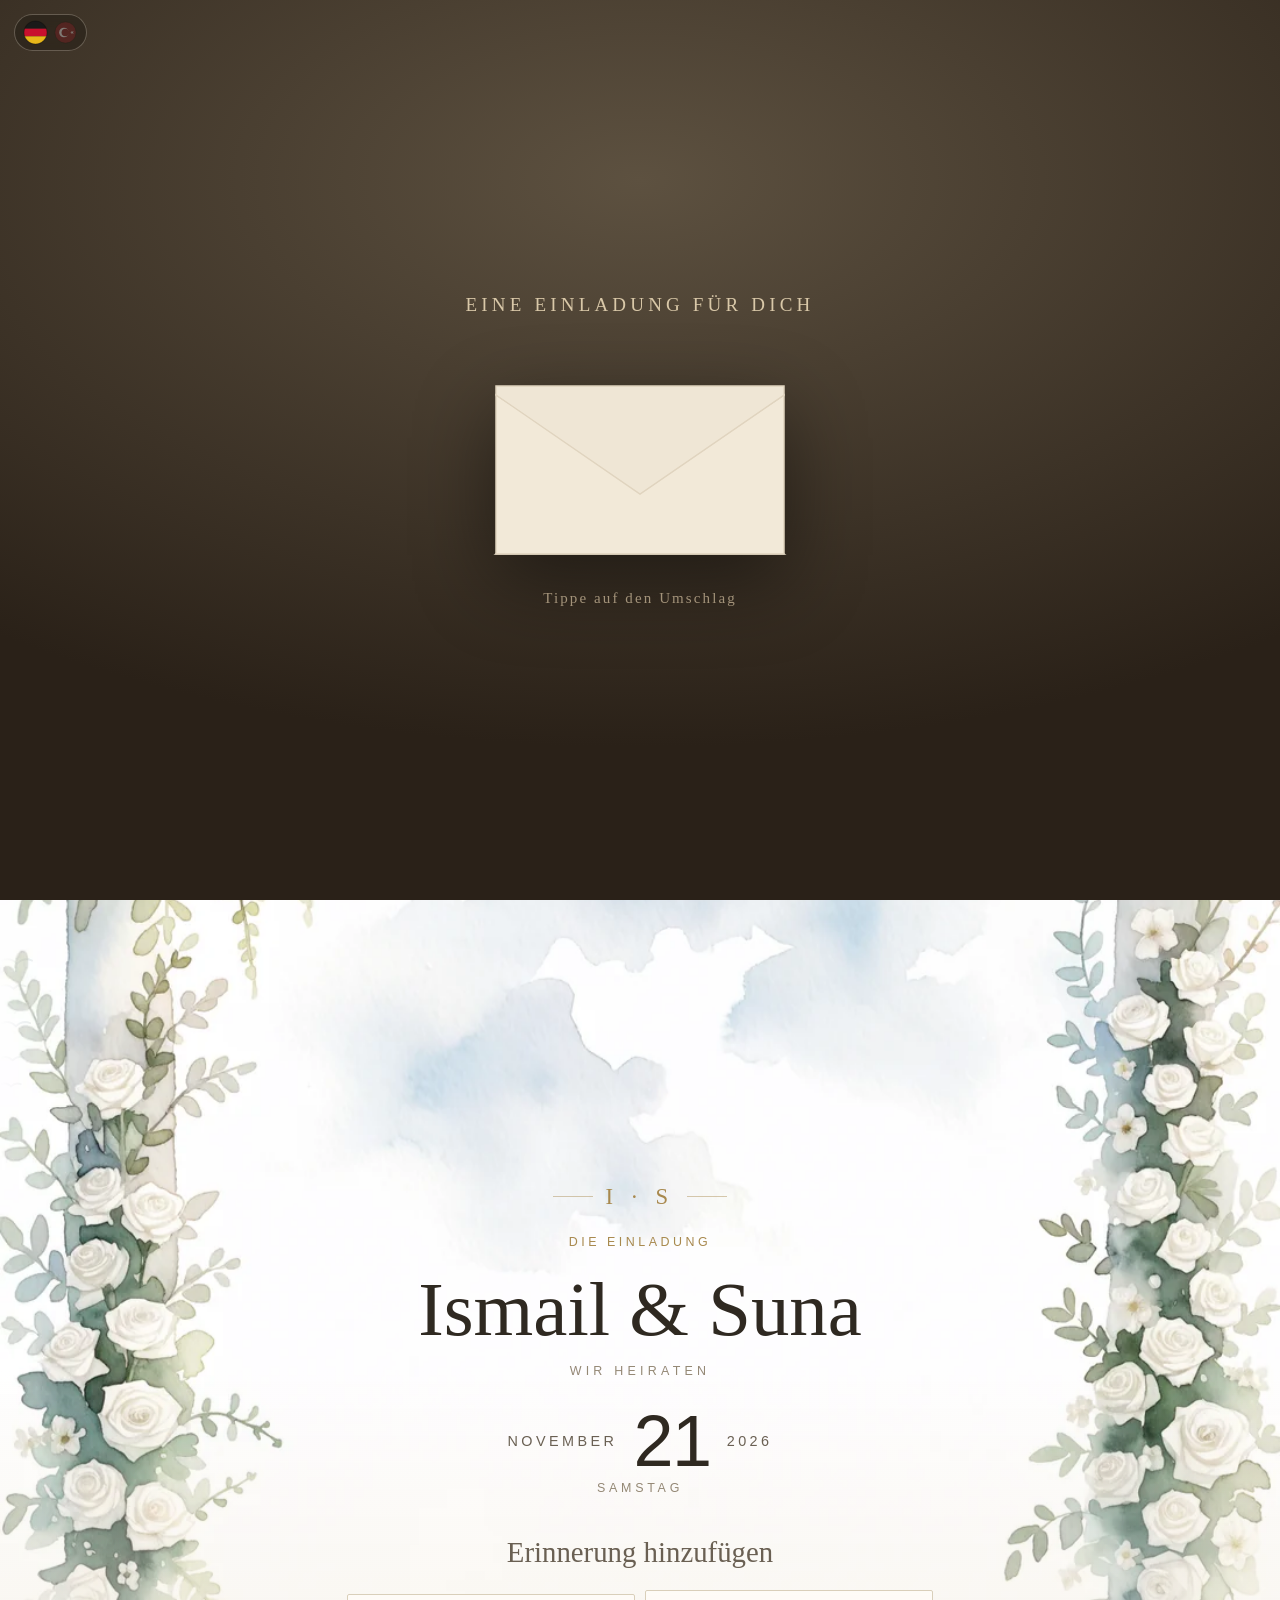
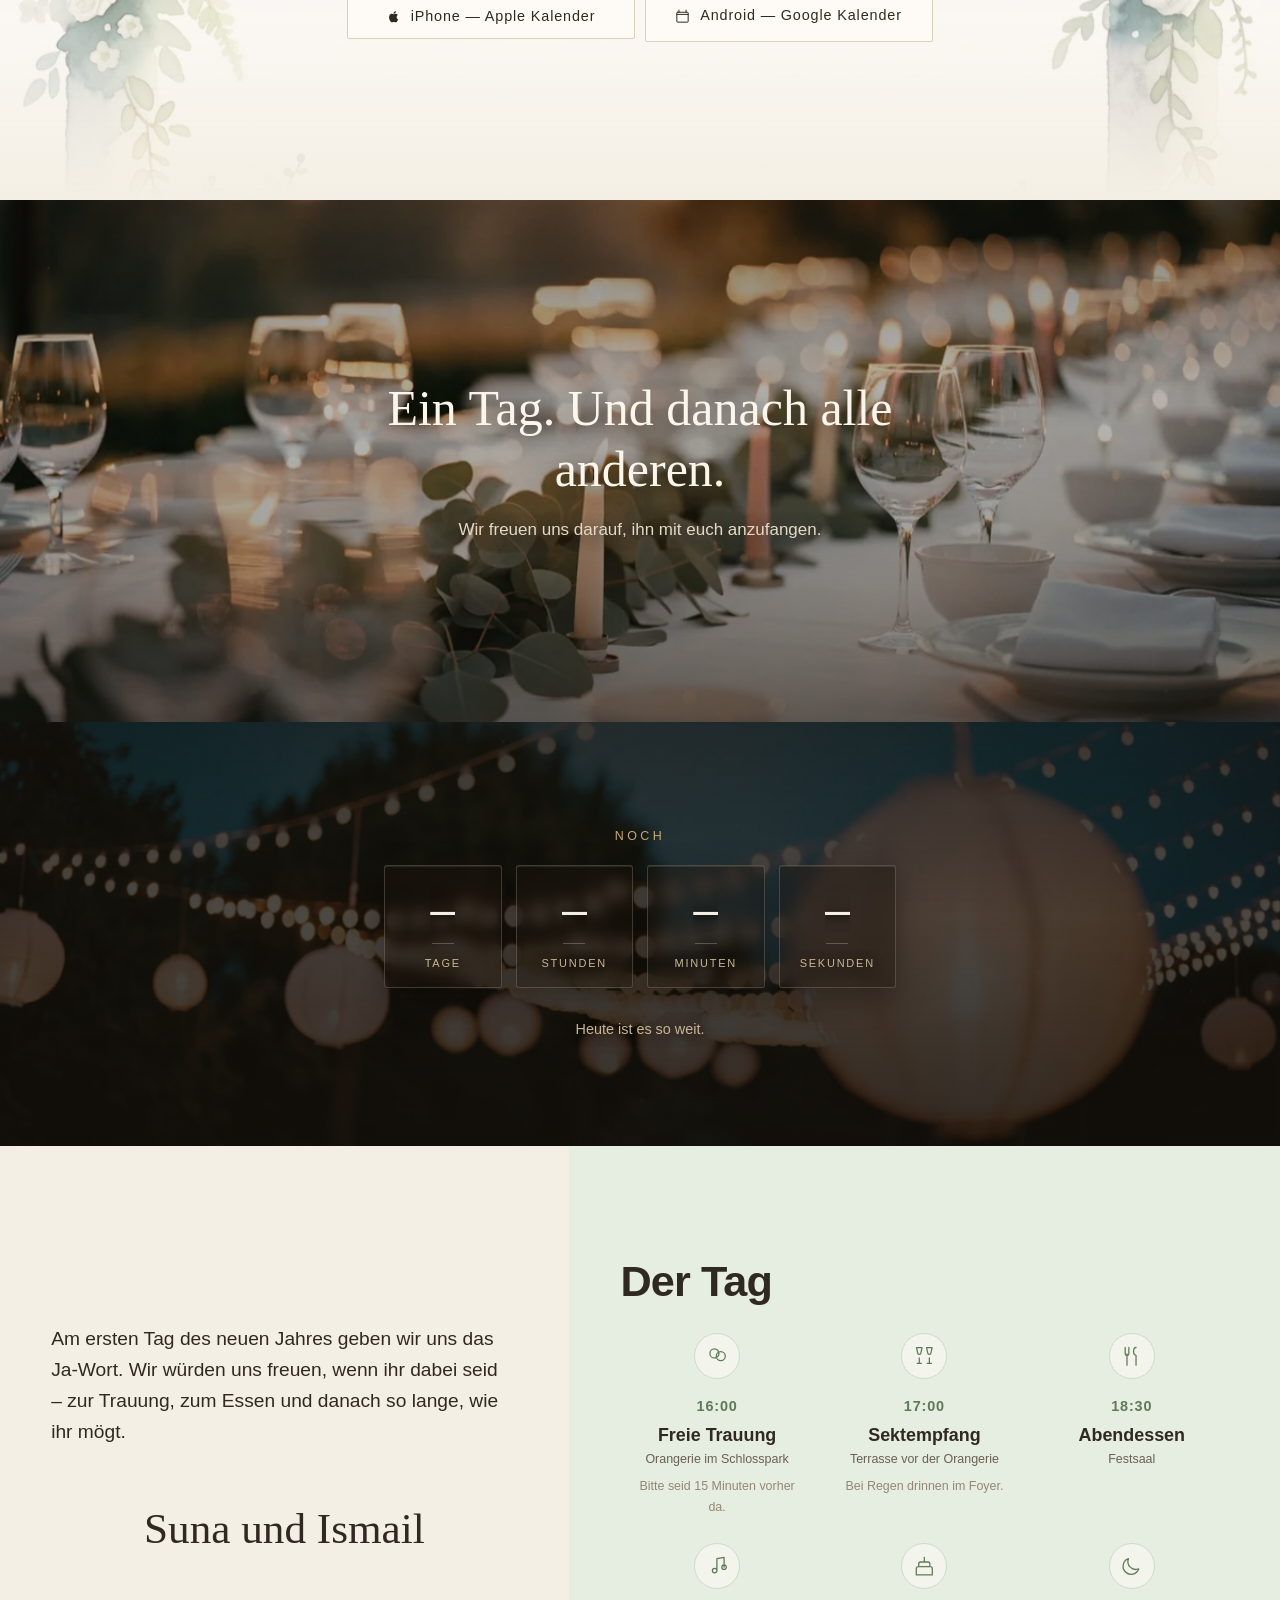
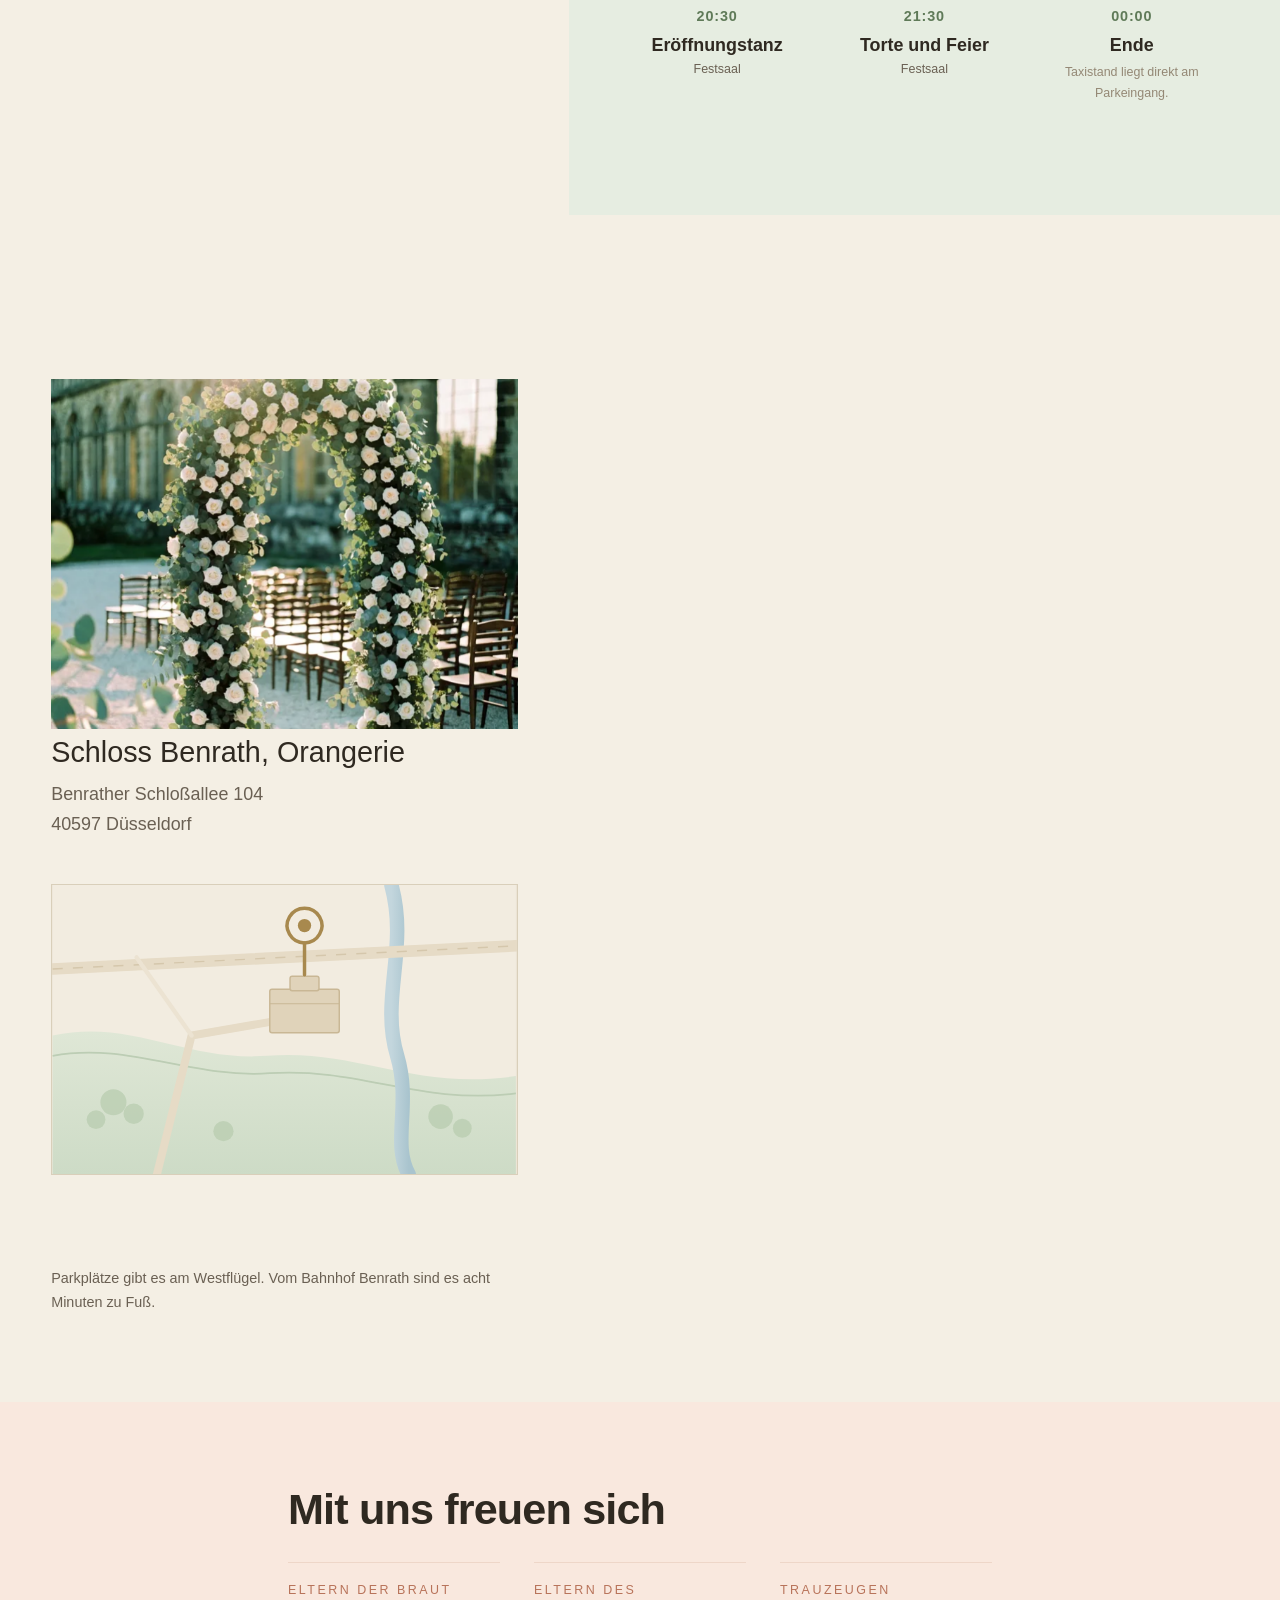
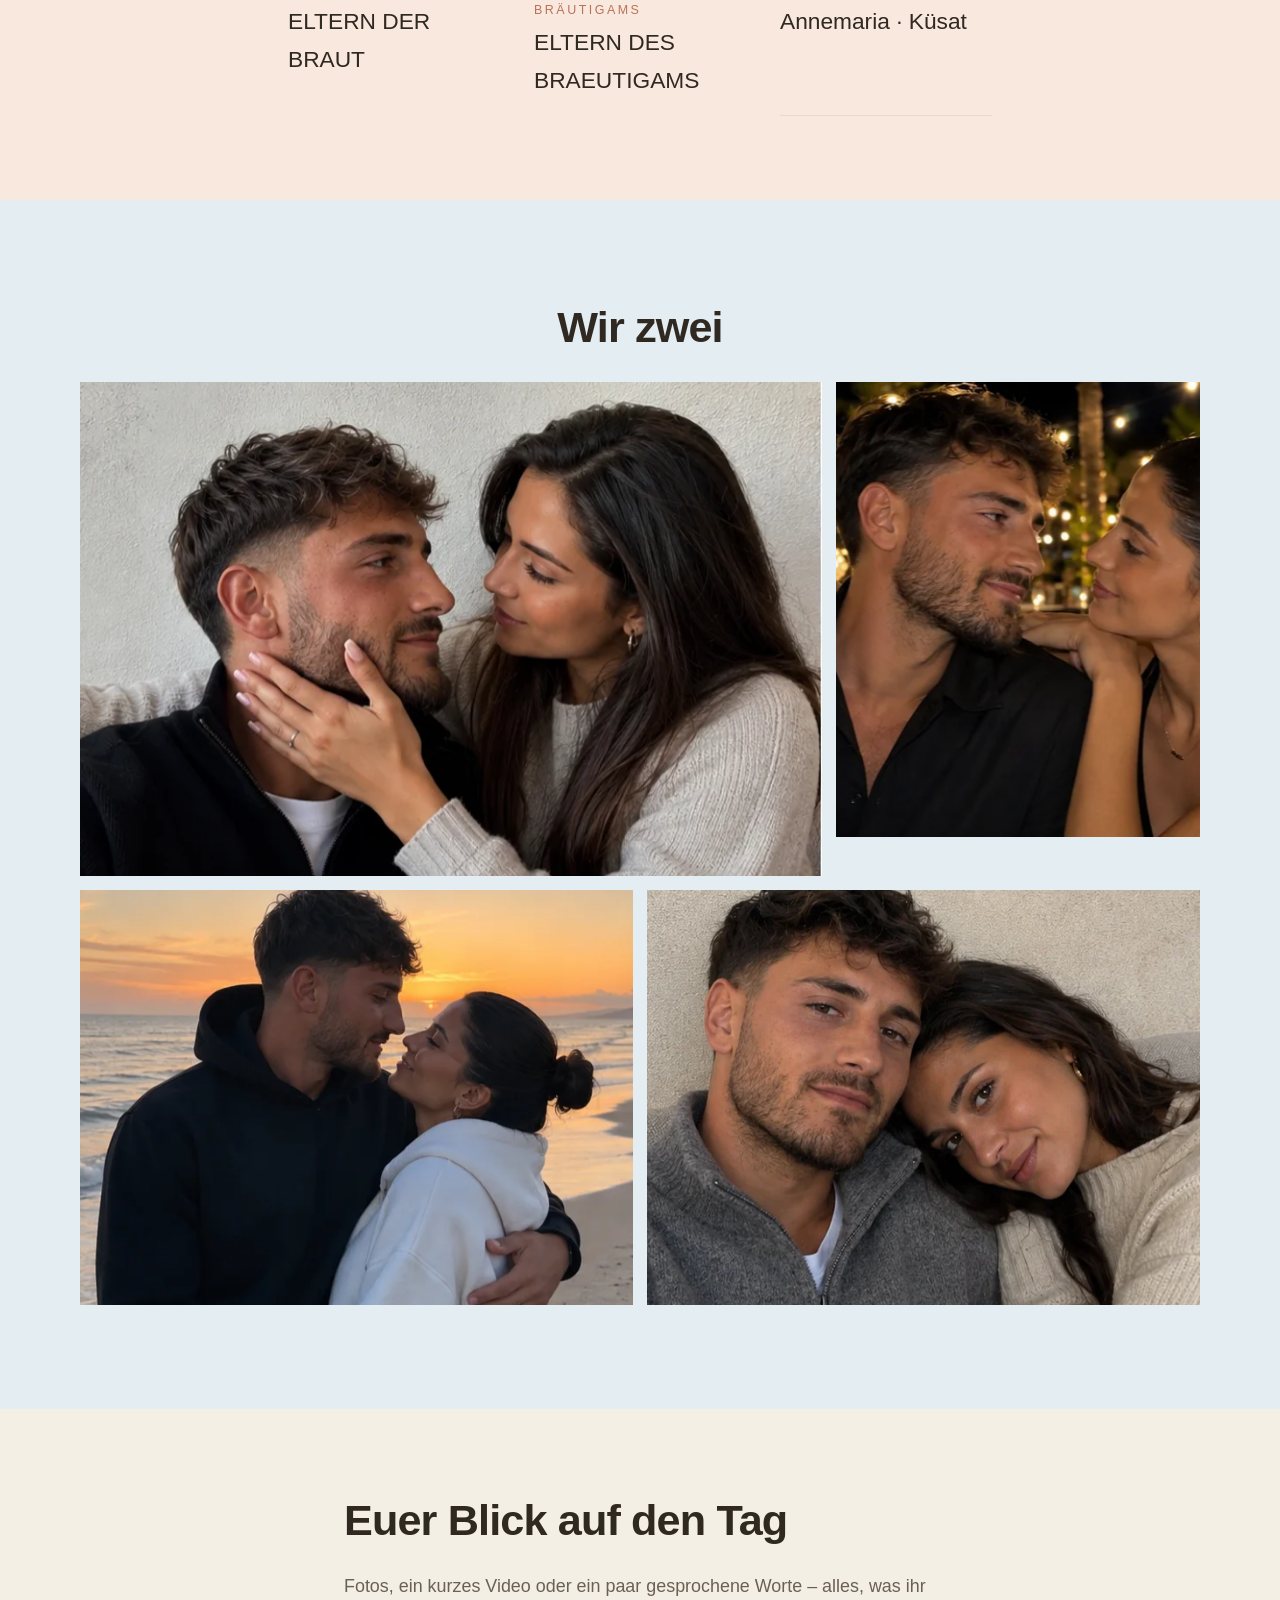
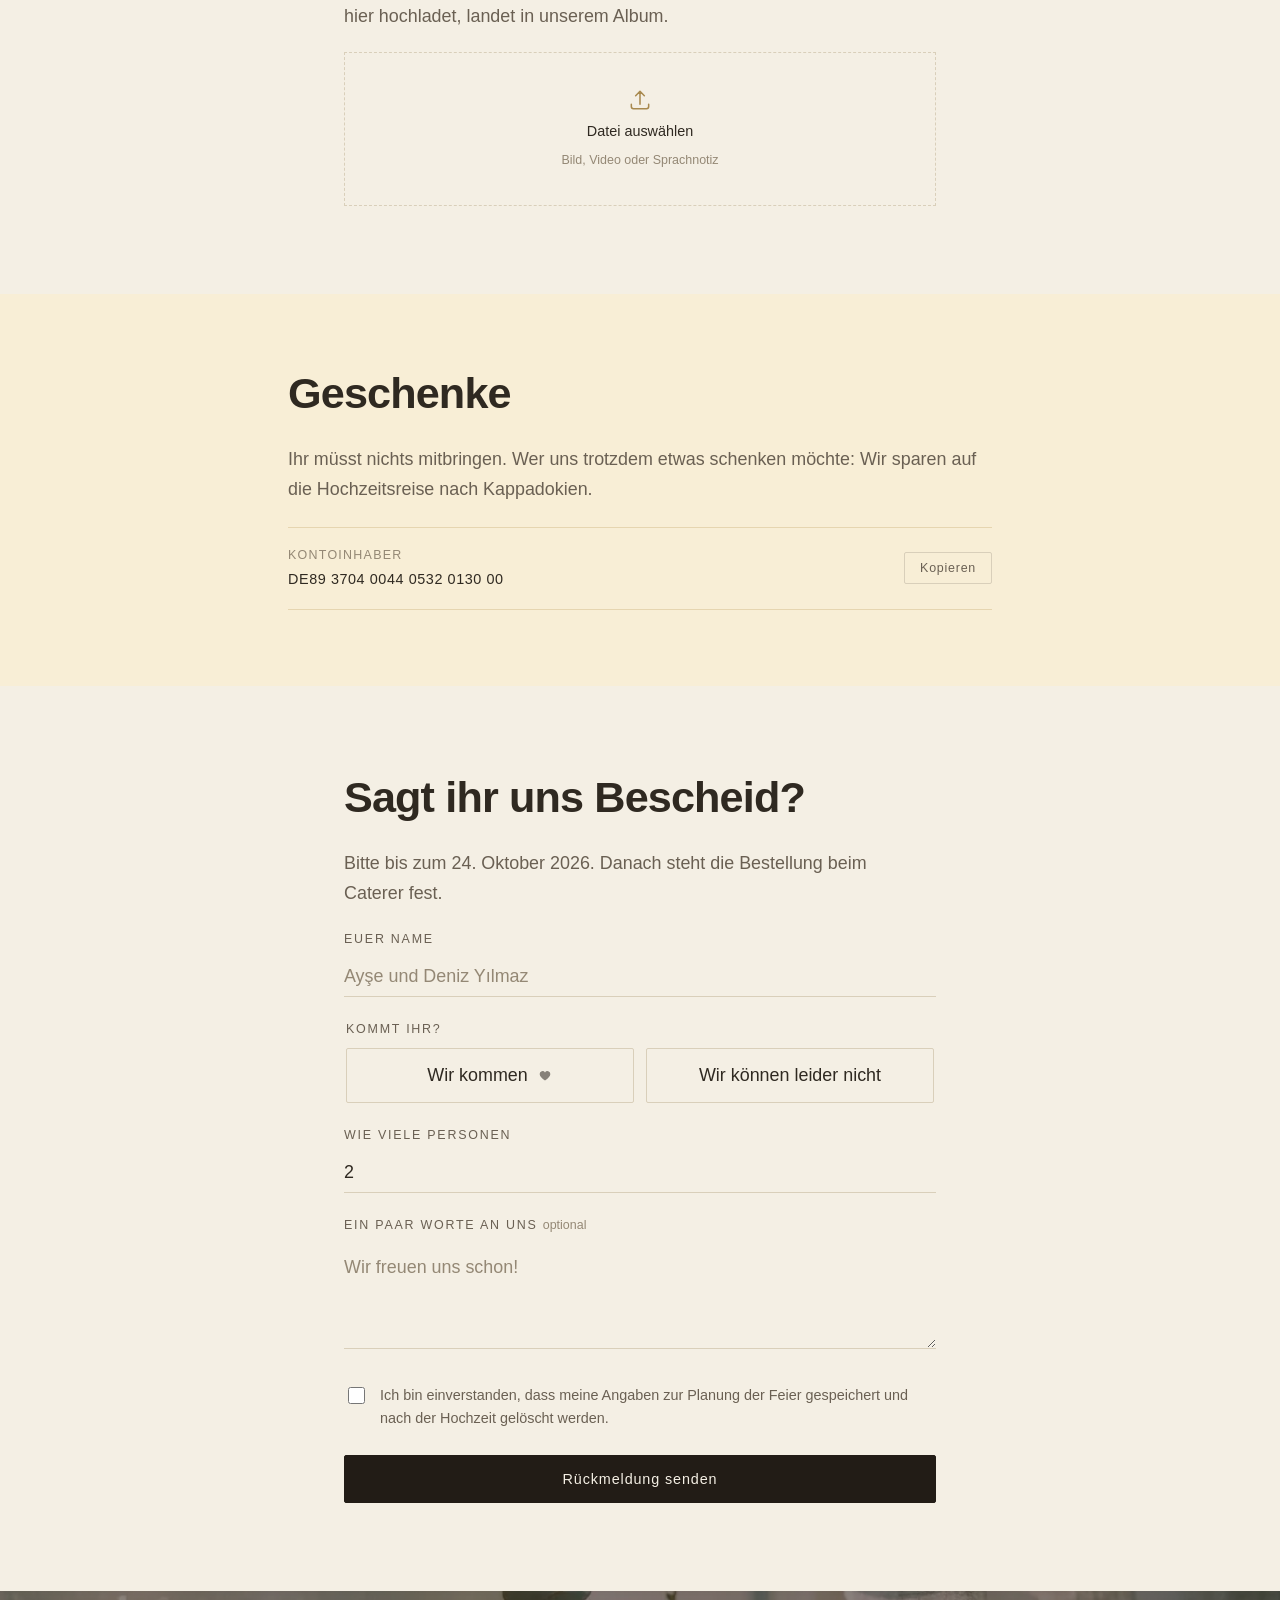
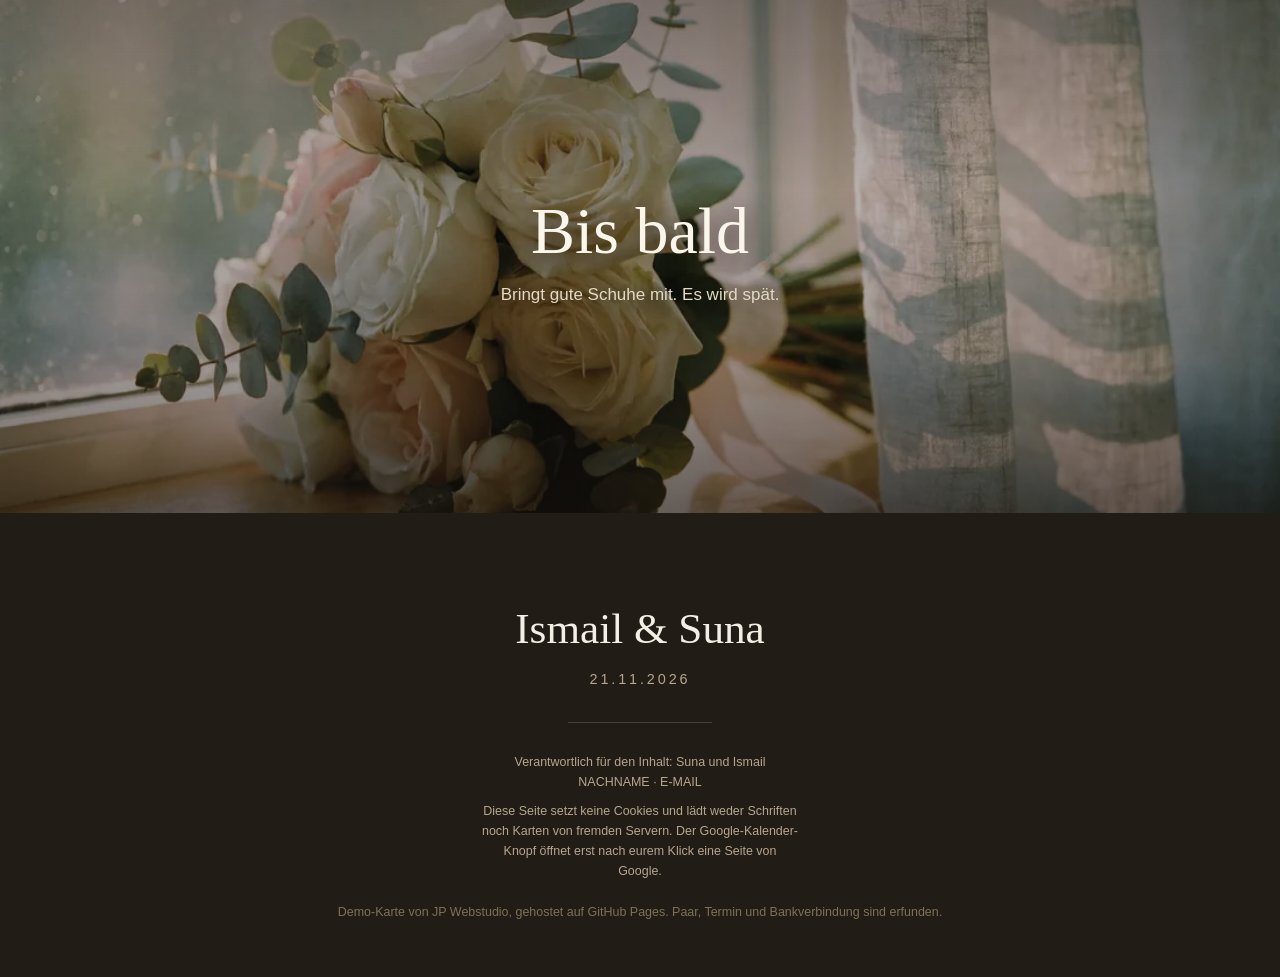
==== index.html @ 7115cd6d "Wagen sauber freigestellt: Schattenrest an der rechten Flanke entfernt Die eigene Freistellung ueber" ====
<!doctype html>
<html lang="de">
<head>
<meta charset="utf-8">
<meta name="viewport" content="width=device-width, initial-scale=1, viewport-fit=cover">
<title>Ismail &amp; Suna — Wir heiraten</title>
<meta name="robots" content="noindex, nofollow">
<meta name="description" content="Ismail und Suna heiraten am 21. November 2026.">

<!-- Vorschau beim Teilen in WhatsApp, Telegram, iMessage.
     og:image braucht eine vollstaendige Adresse - relative Pfade ignorieren
     die Messenger. Bei einem neuen Projekt hier die eigene Domain eintragen. -->
<meta property="og:type" content="website">
<meta property="og:site_name" content="Ismail &amp; Suna">
<meta property="og:title" content="Ismail &amp; Suna — Wir heiraten">
<meta property="og:description" content="1. Januar 2027 · Schloss Benrath, Düsseldorf. Hier ist unsere Einladung.">
<meta property="og:url" content="https://webstudiojp.github.io/hochzeitskarte-ismail/">
<meta property="og:image" content="https://webstudiojp.github.io/hochzeitskarte-ismail/assets/img/vorschau.jpg">
<meta property="og:image:width" content="1200">
<meta property="og:image:height" content="630">
<meta property="og:image:alt" content="Ismail und Suna, 21. November 2026">
<meta property="og:locale" content="de_DE">
<meta property="og:locale:alternate" content="tr_TR">
<meta name="twitter:card" content="summary_large_image">
<meta name="theme-color" content="#f4efe4">
<script>
/* Browser stellen beim Neuladen die alte Bildlaufposition wieder her.
   Bei einer Karte mit Umschlag-Intro heisst das: der Gast landet mitten
   im Ablauf statt am Anfang. Ein Sprungziel in der Adresse bleibt gueltig. */
if ('scrollRestoration' in history) history.scrollRestoration = 'manual';
if (!location.hash) {
  window.scrollTo(0, 0);
  addEventListener('DOMContentLoaded', () => window.scrollTo(0, 0));
  addEventListener('load', () => { if (!location.hash) window.scrollTo(0, 0); });
}
</script>
<link rel="stylesheet" href="css/style.css?v=20260822114700">
<link rel="stylesheet" href="css/karte.css?v=20260822114700">
</head>
<body>

<!-- ============ UMSCHLAG-INTRO ============ -->
<audio id="musik" loop preload="none"></audio>
<div class="knopfleiste">
<button class="sprachwahl" id="sprachwahl" type="button" aria-label="Sprache wechseln / Dili değiştir">
  <!-- Als SVG gezeichnet, nicht als Emoji: Windows stellt Flaggen-Emoji
       nur als Buchstabenpaar dar, dann staende dort "DE" statt einer Flagge. -->
  <span class="flagge" id="fl-de" data-lang="de">
    <svg viewBox="0 0 24 24" aria-hidden="true">
      <clipPath id="rund-de"><circle cx="12" cy="12" r="11"/></clipPath>
      <g clip-path="url(#rund-de)">
        <rect x="0" y="1"  width="24" height="7.34" fill="#1a1a19"/>
        <rect x="0" y="8.34" width="24" height="7.33" fill="#c8102e"/>
        <rect x="0" y="15.67" width="24" height="7.33" fill="#e8b71a"/>
      </g>
      <circle cx="12" cy="12" r="11" fill="none" stroke="rgba(0,0,0,.28)" stroke-width="1"/>
    </svg>
  </span>
  <span class="flagge" id="fl-tr" data-lang="tr">
    <svg viewBox="0 0 24 24" aria-hidden="true">
      <clipPath id="rund-tr"><circle cx="12" cy="12" r="11"/></clipPath>
      <g clip-path="url(#rund-tr)">
        <rect x="0" y="0" width="24" height="24" fill="#e30a17"/>
        <!-- Halbmond: weisser Kreis, vom roten teilweise ueberdeckt -->
        <circle cx="10.4" cy="12" r="5" fill="#fff"/>
        <circle cx="11.9" cy="12" r="4" fill="#e30a17"/>
        <path d="M16.9 12 l3.72 1.21 -2.3 -3.16 0 3.9 2.3 -3.16 z" fill="#fff"/>
      </g>
      <circle cx="12" cy="12" r="11" fill="none" stroke="rgba(0,0,0,.28)" stroke-width="1"/>
    </svg>
  </span>
</button>
<button class="musikknopf" id="btn-musik" type="button" hidden aria-label="Musik">
  <svg viewBox="0 0 24 24" aria-hidden="true">
    <path class="mk-note" d="M9 18V5l10-2v13" fill="none" stroke="currentColor" stroke-width="1.6" stroke-linecap="round" stroke-linejoin="round"/>
    <circle class="mk-note" cx="6.5" cy="18" r="2.6" fill="none" stroke="currentColor" stroke-width="1.6"/>
    <circle class="mk-note" cx="16.5" cy="16" r="2.6" fill="none" stroke="currentColor" stroke-width="1.6"/>
    <path class="mk-strich" d="M4 20L20 4" stroke="currentColor" stroke-width="1.6" stroke-linecap="round"/>
  </svg>
</button>

</div>

<div id="envelope-screen" class="screen">
  <div class="env-inner">
    <p class="env-kicker" id="env-kicker">Eine Einladung für dich</p>
    <button class="envelope" id="envelope" aria-label="Einladung öffnen">
      <div class="env-buehne">
        <!-- Die Karte steckt im Umschlag und gleitet beim Oeffnen heraus -->
        <div class="env-karte" id="env-karte" aria-hidden="true">
          <span class="ek-linie"></span>
          <span class="ek-namen" id="ek-namen">Ismail &amp; Suna</span>
          <span class="ek-linie"></span>
        </div>
        <svg viewBox="0 0 200 140" class="env-svg" aria-hidden="true">
          <rect x="4" y="24" width="192" height="112" rx="6" class="env-body"/>
          <path d="M4 30 L100 96 L196 30" class="env-flap-back"/>
          <!-- Vorderseite verdeckt die Karte, bis sie ganz heraus ist -->
          <path d="M4 136 L100 74 L196 136 Z" class="env-front"/>
          <path d="M4 136 L4 30 L100 92 L196 30 L196 136 Z" class="env-front"/>
          <path class="env-seal-ring" d="M100 74 m-13 0 a13 13 0 1 0 26 0 a13 13 0 1 0 -26 0"/>
          <g class="env-flap" id="env-flap">
            <path d="M4 30 L100 96 L196 30 L196 24 L4 24 Z" class="env-flap-shape"/>
          </g>
        </svg>
      </div>
    </button>
    <p class="env-hint">Tippe auf den Umschlag</p>
  </div>
</div>

<!-- ============ HERO: DIE FAHRT ============ -->
<section id="hero" class="hero" aria-label="Animierte Einladung">
  <button id="skip" class="skip" hidden>Überspringen</button>

  <div class="hero-grund" aria-hidden="true">
    <img src="assets/img/allee.webp?v=20260822114700" alt="" decoding="async">
  </div>

  <svg id="scene" class="scene" viewBox="0 0 1000 1800" preserveAspectRatio="xMidYMid slice" aria-hidden="true">
    <defs>
      <!-- Maske: enthuellt den Schriftzug fortschreitend von oben nach unten -->
      <mask id="revealMask">
        <rect id="reveal-rect" x="0" y="0" width="1000" height="0" fill="#fff"/>
      </mask>
      <filter id="tempo" x="-40%" y="-40%" width="180%" height="180%">
        <feGaussianBlur id="tempo-blur" stdDeviation="0 0"/>
      </filter>
      <filter id="weich" x="-60%" y="-60%" width="220%" height="220%">
        <feGaussianBlur stdDeviation="20"/>
      </filter>
      <linearGradient id="vignette" x1="0" y1="0" x2="0" y2="1">
        <stop offset="0%"   stop-color="#2a2118" stop-opacity=".5"/>
        <stop offset="26%"  stop-color="#2a2118" stop-opacity="0"/>
        <stop offset="70%"  stop-color="#2a2118" stop-opacity="0"/>
        <stop offset="100%" stop-color="#2a2118" stop-opacity=".72"/>
      </linearGradient>
    </defs>

    <!-- Die Allee -->
    <image href="assets/img/allee.webp?v=20260822114700" x="0" y="0" width="1000" height="1800"
           preserveAspectRatio="xMidYMid slice"/>

    <!-- Perlen, die aus dem Heck rieseln -->
    <g id="pearls"></g>

    <!-- Schriftzug + Herz, als Perlenkette, maskiert -->
    <g mask="url(#revealMask)">
      <g id="script-group">
      </g>
    </g>

    <path id="heart" opacity="0" fill="none" stroke="#fff6e8" stroke-width="6"
            stroke-linecap="round" stroke-dasharray="0.5 9"
            d="M500 1284 c-22 -33 -70 -25 -70 12 c0 33 44 55 70 81 c26 -26 70 -48 70 -81 c0 -37 -48 -45 -70 -12 z"/>

    <!-- Der Wagen -->
    <g id="car" opacity="0">
      <!-- Sonne steht links: der Schatten faellt nach rechts unten -->
      <!-- Der Schatten bleibt unter dem Wagen. Steht er zu weit rechts,
           schaut er neben der Karosserie hervor und sieht aus wie
           ein zweites, dunkles Auto. -->
      <ellipse cx="24" cy="52" rx="99" ry="267" fill="#120d07" opacity=".34" filter="url(#weich)"/>
      <g filter="url(#tempo)">
        <image href="assets/img/wagen.webp?v=20260822114700" x="-150" y="-334" width="300" height="667"/>
      </g>
    </g>

    <!-- Licht + Vignette -->
    <rect width="1000" height="1800" fill="url(#vignette)" style="pointer-events:none"/>
  </svg>

  <div class="hero-caption" id="hero-caption">
    <p class="hc-line">wir heiraten</p>
    <p class="hc-date" id="hc-date">01. Januar 2027</p>
  </div>

  <div class="scroll-cue" id="scroll-cue">
    <span>Weiter</span>
    <svg viewBox="0 0 24 24" aria-hidden="true"><path d="M6 9l6 6 6-6" fill="none" stroke="currentColor" stroke-width="1.5" stroke-linecap="round"/></svg>
  </div>
</section>

<main id="karte">
  <!-- ---------- Kopf der Karte ---------- -->
  <section class="sek kopf" id="sek-kopf">
    <div class="kulisse" aria-hidden="true">
      <img class="kulisse-grund" data-px="5" src="assets/img/rahmen.webp?v=20260822114700" alt="" loading="eager" decoding="async">
      <div class="tauben" id="tauben"></div>
      <div class="falterfeld" id="falterfeld"></div>
      <span class="kulisse-schleier"></span>
    </div>
    <p class="monogramm rv" data-rv="1" id="monogramm" aria-hidden="true"></p>
    <p class="ueberzeile rv" data-rv="2" id="kopf-ueber">Die Einladung</p>
    <h1 class="paarnamen rv" data-rv="2"><span id="k-namen">Ismail &amp; Suna</span></h1>
    <p class="kopf-zeile rv" data-rv="3"><span id="k-zeile">wir heiraten</span></p>
    <div class="datum rv" data-rv="4">
      <span class="datum-strich"></span>
      <span class="datum-monat" id="d-monat"></span>
      <span class="datum-tag" id="d-tag"></span>
      <span class="datum-jahr" id="d-jahr"></span>
      <span class="datum-strich"></span>
    </div>
    <p class="datum-wochentag rv" data-rv="5" id="d-wochentag"></p>

    <p class="merken rv" data-rv="6" id="merken-text">Erinnerung hinzufügen</p>
    <div class="kalender-knoepfe rv" data-rv="7">
      <button class="knopf knopf-linie" id="btn-kalender" type="button">
        <svg viewBox="0 0 24 24" aria-hidden="true" class="knopf-icon"><path d="M16.4 12.9c0-2 1.6-3 1.7-3.1-1-1.4-2.4-1.6-2.9-1.6-1.2-.1-2.4.7-3 .7-.6 0-1.6-.7-2.6-.7-1.3 0-2.6.8-3.2 2-1.4 2.4-.4 6 1 8 .7 1 1.5 2.1 2.5 2 1-.1 1.4-.6 2.6-.6s1.5.6 2.6.6c1.1 0 1.8-1 2.4-2 .8-1.1 1.1-2.2 1.1-2.3 0 0-2.2-.8-2.2-3zM14.5 6.9c.5-.7.9-1.6.8-2.6-.8 0-1.8.6-2.4 1.2-.5.6-1 1.6-.8 2.5.9.1 1.8-.4 2.4-1.1z" fill="currentColor"/></svg>
        <span id="btn-kalender-text">iPhone — Apple Kalender</span>
      </button>
      <a class="knopf knopf-linie" id="btn-google-cal" href="#" target="_blank" rel="noopener noreferrer">
        <svg viewBox="0 0 24 24" aria-hidden="true" class="knopf-icon"><path d="M7 3v3M17 3v3M4 9h16M5 6h14a1 1 0 0 1 1 1v12a1 1 0 0 1-1 1H5a1 1 0 0 1-1-1V7a1 1 0 0 1 1-1z" fill="none" stroke="currentColor" stroke-width="1.4" stroke-linecap="round"/></svg>
        <span id="btn-google-cal-text">Android — Google Kalender</span>
      </a>
    </div>
  </section>
  <!-- ---------- Ein Bild, das die Seite einmal aufreisst ---------- -->
  <section class="grossbild" id="sek-zitat" aria-label="Bildmoment">
    <img class="gb-bild" data-px="8" src="assets/img/g4-tafel.webp?v=20260822114700" alt="" loading="lazy" decoding="async">
    <span class="gb-schleier"></span>
    <div class="gb-text">
      <p class="gb-gross rv" data-rv="1" id="zitat-gross"></p>
      <p class="gb-klein rv" data-rv="2" id="zitat-klein"></p>
    </div>
  </section>
  <!-- ---------- Countdown (Kontrastmoment, volle Breite) ---------- -->
  <section class="sek-breit countdown" id="sek-countdown" aria-label="Countdown">
    <img class="cd-grund" data-px="7" src="assets/img/g5-lichter.webp?v=20260822114700" alt="" loading="lazy" decoding="async">
    <span class="cd-schleier"></span>
    <p class="ueberzeile hell" id="cd-ueber">Noch</p>
    <div class="cd-reihe" id="cd-reihe" role="timer" aria-live="off">
      <div class="cd-feld"><span class="cd-zahl" id="cd-t">–</span><span class="cd-label" id="cd-l-tage">Tage</span></div>
      <div class="cd-feld"><span class="cd-zahl" id="cd-s">–</span><span class="cd-label" id="cd-l-stunden">Stunden</span></div>
      <div class="cd-feld"><span class="cd-zahl" id="cd-m">–</span><span class="cd-label" id="cd-l-minuten">Minuten</span></div>
      <div class="cd-feld"><span class="cd-zahl" id="cd-k">–</span><span class="cd-label" id="cd-l-sekunden">Sekunden</span></div>
    </div>
    <p class="cd-fuss" id="cd-fuss"></p>
  </section>

  <!-- Zwei Bloecke nebeneinander, sobald der Platz reicht -->
  <div class="doppel">
  <!-- ---------- Anrede ---------- -->
  <section class="sek anrede" id="sek-anrede">
    <p class="fliess gross rv" data-rv="1" id="a-text"></p>
    <p class="signatur rv" data-rv="2" id="a-gruss"></p>
  </section>
  <!-- ---------- Ablauf ---------- -->
  <section class="sek ablauf" id="sek-ablauf">
    <h2 class="sek-titel rv" data-rv="1" id="ablauf-titel">Der Tag</h2>
    <ol class="zeitleiste" id="zeitleiste"></ol>
  </section>
  </div>

  <!-- Zwei Bloecke nebeneinander, sobald der Platz reicht -->
  <div class="doppel">
  <!-- ---------- Ort ---------- -->
  <section class="sek ort" id="sek-ort">
    <h2 class="sek-titel rv" data-rv="1" id="ort-titel">Wo</h2>
    <figure class="ort-bild rv" data-rv="2">
      <img data-px="6" src="assets/img/g3-bogen.webp?v=20260822114700" id="ort-foto" alt="" loading="lazy" decoding="async">
    </figure>
    <div class="ort-raster">
      <div>
        <p class="ort-name rv" data-rv="2" id="o-name"></p>
        <address class="ort-adresse rv" data-rv="3" id="o-adresse"></address>
      </div>
      <div class="kartenbild rv" data-rv="4" id="kartenbild"></div>
    </div>
    <div class="knopf-paar rv" data-rv="5">
      <a class="knopf knopf-voll" id="btn-google" href="#" target="_blank" rel="noopener noreferrer"><span id="btn-google-text">Route mit Google Maps</span></a>
      <a class="knopf knopf-linie" id="btn-apple" href="#" target="_blank" rel="noopener noreferrer"><span id="btn-apple-text">Apple Karten</span></a>
    </div>
    <p class="ort-hinweis rv" data-rv="6" id="o-hinweis"></p>
  </section>
  </div>
  <!-- ---------- Familien ---------- -->
  <section class="sek familien" id="sek-familien">
    <h2 class="sek-titel rv" data-rv="1" id="familien-titel">Mit uns freuen sich</h2>
    <div class="fam-liste" id="fam-liste"></div>
  </section>
  <!-- ---------- Galerie (volle Breite) ---------- -->
  <section class="sek-breit galerie" id="sek-galerie">
    <h2 class="sek-titel schmal-zentriert" id="galerie-titel">Wir zwei</h2>
    <div class="gal-band" id="gal-band"></div>
  </section>
  <!-- ---------- Erinnerungen der Gaeste ---------- -->
  <section class="sek erinnerung" id="sek-erinnerung">
    <h2 class="sek-titel rv" data-rv="1" id="album-titel">Euer Blick auf den Tag</h2>
    <p class="fliess rv" data-rv="2" id="album-text">Fotos, ein kurzes Video oder ein paar gesprochene Worte – alles, was ihr hier hochladet, landet in unserem Album.</p>
    <div class="upload rv" data-rv="3">
      <label class="upload-feld" for="upload-input">
        <svg viewBox="0 0 24 24" aria-hidden="true"><path d="M12 16V4m0 0L8 8m4-4 4 4M4 16v2a2 2 0 0 0 2 2h12a2 2 0 0 0 2-2v-2" fill="none" stroke="currentColor" stroke-width="1.4" stroke-linecap="round" stroke-linejoin="round"/></svg>
        <span class="upload-text" id="upload-text">Datei auswählen</span>
        <span class="upload-klein" id="upload-klein">Bild, Video oder Sprachnotiz</span>
      </label>
      <input type="file" id="upload-input" accept="image/*,video/*,audio/*" multiple hidden>
      <ul class="upload-liste" id="upload-liste" hidden></ul>
      <p class="hinweis-kasten" id="upload-hinweis" hidden></p>
    </div>
  </section>
  <!-- ---------- Geschenk ---------- -->
  <section class="sek geschenk" id="sek-geschenk">
    <h2 class="sek-titel rv" data-rv="1" id="geschenk-titel">Geschenke</h2>
    <p class="fliess rv" data-rv="2" id="g-text"></p>
    <div class="iban-zeile rv" data-rv="3">
      <div>
        <span class="iban-label" id="g-inhaber"></span>
        <span class="iban-nummer" id="g-iban"></span>
      </div>
      <button class="knopf knopf-klein" id="btn-iban" type="button">Kopieren</button>
    </div>
  </section>
  <!-- ---------- Rueckmeldung ---------- -->
  <section class="sek rsvp" id="sek-rsvp">
    <h2 class="sek-titel rv" data-rv="1" id="rsvp-titel">Sagt ihr uns Bescheid?</h2>
    <p class="fliess rv" data-rv="2" id="r-hinweis"></p>
    <form class="formular rv" data-rv="3" id="rsvp-form" novalidate>
      <div class="feld">
        <label for="f-name" id="l-name">Euer Name</label>
        <input type="text" id="f-name" name="name" required autocomplete="name" placeholder="Ayşe und Deniz Yılmaz">
        <p class="feld-fehler" id="e-name" hidden></p>
      </div>

      <fieldset class="feld feld-wahl">
        <legend id="l-kommt">Kommt ihr?</legend>
        <div class="wahl-reihe" role="radiogroup" aria-labelledby="l-kommt">
          <button type="button" class="zusage-knopf ja" id="btn-ja" role="radio" aria-checked="false" data-wert="ja">
            <span id="l-ja">Wir kommen</span>
            <svg viewBox="0 0 24 24" aria-hidden="true" class="zk-herz"><path d="M12 20.4c-4.6-3.4-8-6-8-9.8a4.3 4.3 0 0 1 8-2.3 4.3 4.3 0 0 1 8 2.3c0 3.8-3.4 6.4-8 9.8Z"/></svg>
          </button>
          <button type="button" class="zusage-knopf nein" id="btn-nein" role="radio" aria-checked="false" data-wert="nein">
            <span id="l-nein">Wir können leider nicht</span>
          </button>
        </div>
        <input type="hidden" name="zusage" id="f-zusage" value="">
        <p class="feld-fehler" id="e-zusage" hidden></p>
      </fieldset>

      <div class="feld" id="feld-anzahl">
        <label for="f-anzahl" id="l-anzahl">Wie viele Personen</label>
        <input type="number" id="f-anzahl" name="anzahl" min="1" max="12" value="2" inputmode="numeric">
      </div>

      <div class="feld">
        <label for="f-gruss"><span id="l-gruss">Ein paar Worte an uns</span> <span class="feld-optional">optional</span></label>
        <textarea id="f-gruss" name="gruss" rows="3" placeholder="Wir freuen uns schon!"></textarea>
      </div>

      <label class="einwilligung" for="f-dsgvo">
        <input type="checkbox" id="f-dsgvo" name="dsgvo" required>
        <span id="l-einwilligung">Ich bin einverstanden, dass meine Angaben zur Planung der Feier gespeichert und nach der Hochzeit gelöscht werden.</span>
      </label>
      <p class="feld-fehler" id="e-dsgvo" hidden></p>

      <button class="knopf knopf-voll knopf-breit" type="submit" id="btn-senden">Rückmeldung senden</button>
      <p class="hinweis-kasten" id="rsvp-hinweis" hidden></p>
    </form>
  </section>
  <!-- ---------- Abschied ---------- -->
  <section class="grossbild abschied" id="sek-abschied" aria-label="Abschied">
    <img class="gb-bild" data-px="8" src="assets/img/g1-strauss.webp?v=20260822114700" alt="" loading="lazy" decoding="async">
    <span class="gb-schleier"></span>
    <div class="gb-text">
      <p class="ab-gross rv" data-rv="1" id="abschied-gross"></p>
      <p class="gb-klein rv" data-rv="2" id="abschied-text"></p>
    </div>
  </section>

  <footer class="fuss">
    <p class="fuss-namen" id="f-namen"></p>
    <p class="fuss-datum" id="f-datum"></p>
    <hr class="linie">
    <p class="fuss-klein" id="f-recht"></p>
    <p class="fuss-klein" id="f-hoster"></p>
    <p class="fuss-demo" id="f-demo">Demo-Karte von JP Webstudio, gehostet auf GitHub Pages.</p>
  </footer>
</main>

<!-- Galerie in gross -->
<div class="lupe" id="lupe" role="dialog" aria-modal="true" aria-label="Bild in groß">
  <button class="lupe-blaettern lupe-zurueck" id="lupe-zurueck" type="button" aria-label="Vorheriges Bild">
    <svg viewBox="0 0 24 24" aria-hidden="true"><path d="M15 5l-7 7 7 7" fill="none" stroke="currentColor" stroke-width="1.6" stroke-linecap="round" stroke-linejoin="round"/></svg>
  </button>
  <img id="lupe-bild" alt="" decoding="async" src="[data-uri]">
  <button class="lupe-blaettern lupe-vor" id="lupe-vor" type="button" aria-label="Nächstes Bild">
    <svg viewBox="0 0 24 24" aria-hidden="true"><path d="M9 5l7 7-7 7" fill="none" stroke="currentColor" stroke-width="1.6" stroke-linecap="round" stroke-linejoin="round"/></svg>
  </button>
  <button class="lupe-zu" id="lupe-zu" type="button" aria-label="Schließen">
    <svg viewBox="0 0 24 24" aria-hidden="true"><path d="M6 6l12 12M18 6L6 18" fill="none" stroke="currentColor" stroke-width="1.6" stroke-linecap="round"/></svg>
  </button>
  <p class="lupe-text" id="lupe-text"></p>
</div>

<script src="js/config.js?v=20260822114700"></script>
<script src="js/hero.js?v=20260822114700"></script>
<script src="js/karte.js?v=20260822114700"></script>
</body>
</html>
---- css/style.css ----
/* ---------- Schriften (lokal, kein Google-CDN) ---------- */
@font-face{font-family:'Great Vibes';src:url('../assets/fonts/GreatVibes-latin.woff2') format('woff2');
  font-weight:400;font-display:swap;
  unicode-range:U+0000-00FF,U+0131,U+0152-0153,U+02BB-02BC,U+02C6,U+02DA,U+02DC,U+2000-206F,U+2074,U+20AC,U+2122,U+2191,U+2193,U+2212,U+2215,U+FEFF,U+FFFD;}
@font-face{font-family:'Great Vibes';src:url('../assets/fonts/GreatVibes-latinext.woff2') format('woff2');
  font-weight:400;font-display:swap;
  unicode-range:U+0100-024F,U+0259,U+1E00-1EFF,U+2020,U+20A0-20AB,U+20AD-20CF,U+2113,U+2C60-2C7F,U+A720-A7FF;}
@font-face{font-family:'Cormorant';src:url('../assets/fonts/Cormorant-latin.woff2') format('woff2');
  font-weight:300 500;font-display:swap;
  unicode-range:U+0000-00FF,U+0131,U+0152-0153,U+02BB-02BC,U+02C6,U+02DA,U+02DC,U+2000-206F,U+2074,U+20AC,U+2122,U+2191,U+2193,U+2212,U+2215,U+FEFF,U+FFFD;}
@font-face{font-family:'Cormorant';src:url('../assets/fonts/Cormorant-latinext.woff2') format('woff2');
  font-weight:300 500;font-display:swap;
  unicode-range:U+0100-024F,U+0259,U+1E00-1EFF,U+2020,U+20A0-20AB,U+20AD-20CF,U+2113,U+2C60-2C7F,U+A720-A7FF;}

:root{
  --creme:#fff6e8;
  --tinte:#3a332a;
  --gold:#c8a96a;
  --papier:#f7f1e6;
}

*{box-sizing:border-box}
html,body{margin:0;padding:0}
body{
  background:#2a2118;
  color:var(--tinte);
  font-family:'Cormorant',Georgia,serif;
  -webkit-font-smoothing:antialiased;
  overscroll-behavior-y:none;
}
body.locked{overflow:hidden}

/* ---------- Umschlag-Intro ---------- */
.screen{
  position:fixed;inset:0;z-index:50;
  display:grid;place-items:center;
  background:radial-gradient(120% 90% at 50% 20%,#5d5140 0%,#2a2118 70%);
  transition:opacity .6s ease,visibility .6s;
}
.screen.gone{opacity:0;visibility:hidden;pointer-events:none}
.env-inner{text-align:center;padding:24px}
.env-kicker{
  font-size:clamp(15px,4vw,19px);letter-spacing:.22em;text-transform:uppercase;
  color:#d9c8a8;margin:0 0 34px;font-weight:300;
  opacity:0;animation:fadeUp .9s .2s ease forwards;
}
.envelope{
  background:none;border:0;padding:0;cursor:pointer;display:block;margin:0 auto;
  width:min(74vw,300px);
  opacity:0;animation:fadeUp .9s .5s ease forwards;
  transition:transform .35s cubic-bezier(.2,.8,.3,1);
}
.envelope:hover{transform:translateY(-6px) scale(1.02)}
.envelope:active{transform:translateY(-2px) scale(.99)}
.envelope:focus-visible{outline:2px solid var(--gold);outline-offset:14px;border-radius:8px}
.env-svg{width:100%;height:auto;display:block;filter:drop-shadow(0 26px 40px rgba(0,0,0,.45))}
.env-body{fill:var(--papier)}
.env-flap-back{fill:none;stroke:#e0d4bf;stroke-width:1.5}
.env-seal-ring{fill:none;stroke:var(--gold);stroke-width:2;opacity:.75}
.env-flap-shape{fill:#efe6d5;stroke:#e0d4bf;stroke-width:1}
#env-flap{transform-origin:100px 24px;transition:transform .85s cubic-bezier(.5,0,.2,1)}
#env-flap.open{transform:rotateX(180deg) translateY(-2px)}
.env-hint{
  margin:30px 0 0;font-size:15px;letter-spacing:.14em;color:#a3937a;
  opacity:0;animation:fadeUp .9s 1.1s ease forwards,pulse 2.6s 2s ease-in-out infinite;
}
@keyframes fadeUp{from{opacity:0;transform:translateY(14px)}to{opacity:1;transform:none}}
@keyframes pulse{0%,100%{opacity:1}50%{opacity:.45}}

/* ---------- Hero ---------- */
.hero{
  position:relative;width:100%;overflow:hidden;background:#2a2118;
  height:100svh;                 /* Rueckfall */
  height:100dvh;                 /* besser, aber auf iOS beim ersten Laden unzuverlaessig */
  height:var(--sicht,100dvh);    /* massgeblich: in JS gemessene Viewporthoehe */
}
.scene{position:absolute;inset:0;width:100%;height:100%;display:block}

.skip{
  position:absolute;top:max(16px,env(safe-area-inset-top));right:16px;z-index:20;
  background:rgba(30,24,18,.42);color:#f0e5d2;border:1px solid rgba(240,229,210,.28);
  border-radius:999px;padding:9px 18px;font-family:inherit;font-size:14px;
  letter-spacing:.1em;cursor:pointer;backdrop-filter:blur(6px);
  opacity:0;animation:fadeUp .6s .4s ease forwards;
}
.skip:hover{background:rgba(30,24,18,.62)}

.hero-caption{
  position:absolute;left:0;right:0;bottom:max(calc(env(safe-area-inset-bottom) + 94px),12vh);
  text-align:center;color:var(--creme);z-index:10;
  opacity:0;transform:translateY(16px);
  transition:opacity 1.1s ease,transform 1.1s ease;
  text-shadow:0 3px 22px rgba(20,14,8,.75);
  pointer-events:none;padding:0 20px;
}
.hero-caption.show{opacity:1;transform:none}
.hc-names{
  font-family:'Great Vibes',cursive;
  font-size:clamp(34px,10vw,60px);margin:0;line-height:1.15;
}
.hc-line{
  margin:8px 0 4px;font-size:clamp(12px,3.2vw,15px);
  letter-spacing:.34em;text-transform:uppercase;opacity:.82;font-weight:300;
}
.hc-date{margin:0;font-size:clamp(17px,4.6vw,23px);letter-spacing:.1em;font-weight:300}

.scroll-cue{
  position:absolute;left:0;right:0;bottom:max(24px,env(safe-area-inset-bottom));
  display:flex;flex-direction:column;align-items:center;gap:3px;
  color:var(--creme);opacity:0;transition:opacity .9s ease;z-index:10;
  font-size:12px;letter-spacing:.24em;text-transform:uppercase;pointer-events:none;
}
.scroll-cue.show{opacity:.78;animation:bob 2.4s ease-in-out infinite}
.scroll-cue svg{width:22px;height:22px}
@keyframes bob{0%,100%{transform:translateY(0)}50%{transform:translateY(7px)}}

@media (prefers-reduced-motion:reduce){
  *{animation-duration:.01ms !important;animation-iteration-count:1 !important;transition-duration:.01ms !important}
}

/* ---------- Umschlag: die Karte gleitet heraus ---------- */
.env-buehne{position:relative;perspective:900px}
.env-svg{position:relative;z-index:2}
.env-karte{
  position:absolute;left:6%;right:6%;bottom:14%;
  z-index:1;                       /* steckt zunaechst hinter der Vorderseite */
  background:linear-gradient(168deg,#fffdf8,#f4ecdd);
  border:1px solid rgba(200,169,106,.34);
  padding:16px 12px;text-align:center;
  box-shadow:0 10px 26px rgba(20,14,8,.24);
  display:flex;flex-direction:column;align-items:center;gap:7px;
  transform:translateY(0) scale(.96);
  opacity:0;
}
.ek-namen{
  font-family:'Great Vibes',cursive;font-size:clamp(19px,5.4vw,26px);
  color:#3a332a;line-height:1.1;white-space:nowrap;
}
.ek-linie{width:38%;height:1px;background:rgba(200,169,106,.5)}

/* Ablauf: Klappe auf, Karte steigt heraus, dann nach vorn */
#envelope.offen .env-karte{
  animation:karte-heraus 1.5s .42s cubic-bezier(.22,1,.28,1) forwards;
}
@keyframes karte-heraus{
  0%   {opacity:0;transform:translateY(0) scale(.96);z-index:1}
  22%  {opacity:1;transform:translateY(-8%) scale(.97);z-index:1}
  55%  {opacity:1;transform:translateY(-62%) scale(1.04);z-index:3}
  100% {opacity:1;transform:translateY(-88%) scale(1.14) rotate(-1.4deg);z-index:3}
}
.env-front{fill:#f2e9d8;stroke:#e0d4bf;stroke-width:1}
#envelope.offen .env-svg{
  animation:umschlag-sinkt 1.4s .55s cubic-bezier(.4,0,.2,1) forwards;
}
@keyframes umschlag-sinkt{
  to{transform:translateY(9%) scale(.965);opacity:.72}
}
#envelope.offen{pointer-events:none}

@media (prefers-reduced-motion:reduce){
  #envelope.offen .env-karte,#envelope.offen .env-svg{animation:none}
  .env-karte{opacity:1}
}

/* =========================================================
   Breite Bildschirme
   Die Szene ist hochformatig (1000:1800). Auf einem Laptop wurde
   sie so stark beschnitten, dass vom Wagen und der Schrift nichts
   mehr zu sehen war. Also: Szene in voller Hoehe mittig als Buehne,
   daneben dieselbe Allee unscharf und abgedunkelt.
   ========================================================= */
.hero-grund{
  position:absolute;inset:0;overflow:hidden;z-index:0;
  display:none;
}
.hero-grund img{
  position:absolute;inset:-8%;width:116%;height:116%;object-fit:cover;
  filter:blur(34px) brightness(.5) saturate(.85);
  transform:scale(1.08);
}
.hero-grund::after{
  content:'';position:absolute;inset:0;
  background:radial-gradient(72% 62% at 50% 46%,rgba(20,15,10,.1),rgba(20,15,10,.72));
}

@media (min-aspect-ratio: 3/4){
  .hero-grund{display:block}
  .scene{
    position:relative;
    height:100%;width:auto;max-width:100%;
    aspect-ratio:1000 / 1800;
    margin-inline:auto;
    box-shadow:0 0 90px rgba(0,0,0,.55);
  }
  .hero{display:flex;align-items:stretch;justify-content:center}
  .hero-caption,.scroll-cue{
    left:50%;transform:translateX(-50%);
    width:min(100%,calc(100svh * 0.5556));
  }
  .hero-caption.show{transform:translateX(-50%)}
}
---- css/karte.css ----
/* =========================================================
   DIE KARTE — Programmheft-Anmutung, eine schmale Spalte,
   zweimal von einem vollbreiten Moment unterbrochen.
   ========================================================= */

@font-face{font-family:'Manrope';src:url('../assets/fonts/Manrope-latin.woff2') format('woff2');
  font-weight:400 600;font-display:swap;
  unicode-range:U+0000-00FF,U+0131,U+0152-0153,U+02BB-02BC,U+02C6,U+02DA,U+02DC,U+2000-206F,U+2074,U+20AC,U+2122,U+2191,U+2193,U+2212,U+2215,U+FEFF,U+FFFD;}
@font-face{font-family:'Manrope';src:url('../assets/fonts/Manrope-latinext.woff2') format('woff2');
  font-weight:400 600;font-display:swap;
  unicode-range:U+0100-024F,U+0259,U+1E00-1EFF,U+2020,U+20A0-20AB,U+20AD-20CF,U+2113,U+2C60-2C7F,U+A720-A7FF;}

:root{
  /* Farbwelt: Abendlicht auf Asphalt, Kerzenwachs, Leinen, Eukalyptus.
     Bewusst nicht Rosé/Glanzgold — das waere der Kategorie-Reflex. */
  --nacht:        #221c16;
  --nacht-weich:  #33291f;
  --leinen:       #f4efe4;
  --leinen-tief:  #ece4d5;
  --tinte:        #2f2921;
  --tinte-weich:  #6a6053;
  --tinte-zart:   #948875;
  --akzent:       #a8894e;
  --linie:        #d9cfba;

  /* Farbfamilien fuer die Abschnitte - bewusst mehrfarbig statt einfarbig */
  --salbei:       #e6ede1;  --salbei-tief:  #5f7a58;
  --rose:         #f9e8de;  --rose-tief:    #b8735a;
  --himmel:       #e3edf2;  --himmel-tief:  #456a83;
  --sonne:        #f8eed6;  --sonne-tief:   #a8894e;

  /* Type-Scale, Ratio 1.25 */
  --t-xs:  0.78rem;
  --t-s:   0.9rem;
  --t-m:   1.0625rem;
  --t-l:   1.33rem;
  --t-xl:  1.66rem;
  --t-2xl: 2.07rem;
  --t-3xl: 2.6rem;

  --ease-out-expo:  cubic-bezier(0.16, 1, 0.3, 1);
  --ease-out-quart: cubic-bezier(0.25, 1, 0.5, 1);
}

::selection{background:var(--akzent);color:var(--leinen)}
html{scrollbar-color:var(--linie) var(--leinen)}
::-webkit-scrollbar{width:10px}
::-webkit-scrollbar-track{background:var(--leinen)}
::-webkit-scrollbar-thumb{background:var(--linie);border-radius:0}

:focus-visible{outline:2px solid var(--akzent);outline-offset:3px}

#karte{
  background:var(--leinen);
  color:var(--tinte);
  font-family:Arial,Helvetica,sans-serif;
  font-size:var(--t-m);
  line-height:1.65;
  position:relative;
}

/* Rhythmus variiert bewusst je Abschnitt statt ueberall gleichem Abstand */
.sek{
  max-width:34rem;margin-inline:auto;
  padding:clamp(56px,9vw,88px) clamp(22px,6vw,34px);
}
.sek-breit{padding:clamp(60px,10vw,104px) clamp(22px,6vw,34px)}
.sek.kopf{
  padding-top:clamp(72px,13vw,120px);padding-bottom:clamp(40px,7vw,60px);
  position:relative;overflow:hidden;
}
.blueten{position:absolute;inset:0;pointer-events:none;z-index:0}
.bluete{
  position:absolute;border-radius:60% 40% 55% 45%;opacity:.5;
  animation:schweben linear infinite;
}
.sek.kopf > *:not(.blueten):not(.kulisse){position:relative;z-index:1}
@keyframes schweben{
  from{transform:translate3d(0,-14vh,0) rotate(0deg)}
  to  {transform:translate3d(var(--drift,20px),108vh,0) rotate(var(--dreh,220deg))}
}
.sek.anrede     {padding-top:clamp(20px,4vw,30px);padding-bottom:clamp(64px,11vw,104px)}
.sek.ablauf{
  padding-block:clamp(68px,12vw,112px);
  background:var(--salbei);max-width:none;
}
.sek.ablauf > *{max-width:34rem;margin-inline:auto}
.sek.ablauf .ueberzeile,.sek.ablauf .zl-zeit{color:var(--salbei-tief)}
.sek.familien{
  padding-block:clamp(56px,9vw,84px);
  background:var(--rose);max-width:none;
}
.sek.familien > *{max-width:34rem;margin-inline:auto}
.sek.familien .fam-zeile{border-color:#eed6c8}
.sek.familien .fam-rolle{color:var(--rose-tief)}
.sek.dresscode  {padding-block:clamp(48px,8vw,72px)}
.sek.geschenk{
  padding-block:clamp(52px,8vw,76px);
  background:var(--sonne);max-width:none;
}
.sek.geschenk > *{max-width:34rem;margin-inline:auto}
.sek.geschenk .iban-zeile{border-color:#e6d5b0}
.sek.teilen     {padding-block:clamp(36px,6vw,52px);text-align:center}

/* ---------- Typografie ---------- */
.ueberzeile{
  margin:0 0 18px;font-size:var(--t-xs);letter-spacing:.28em;text-transform:uppercase;
  color:var(--akzent);font-weight:500;
}
.ueberzeile.hell{color:#c6a86f}
.sek-titel{
  font-family:Arial,Helvetica,sans-serif;font-weight:700;
  font-size:var(--t-2xl);letter-spacing:-0.02em;line-height:1.1;
  margin:0 0 28px;text-wrap:balance;
}
.sek-titel.schmal-zentriert{max-width:34rem;margin-inline:auto;text-align:center}
.fliess{max-width:62ch;text-wrap:pretty;color:var(--tinte-weich);margin:0 0 20px}
.fliess.gross{font-size:clamp(1.06rem,4.1vw,1.2rem);line-height:1.62;color:var(--tinte)}
.fliess.klein{font-size:var(--t-s)}

.paarnamen{
  font-family:'Great Vibes',cursive;font-weight:400;
  font-size:clamp(2.9rem,13vw,4.4rem);line-height:1.05;
  margin:0 0 10px;color:var(--tinte);
}
.kopf-zeile{
  margin:0 0 22px;font-size:var(--t-xs);letter-spacing:.34em;
  text-transform:uppercase;color:var(--tinte-zart);
}
.kopf-datum{
  font-family:Arial,Helvetica,sans-serif;font-size:var(--t-xl);
  margin:0 0 34px;letter-spacing:.01em;
}
.signatur{
  font-family:'Great Vibes',cursive;font-size:var(--t-2xl);
  color:var(--tinte);margin:26px 0 0;
}

/* ---------- Knoepfe ---------- */
.knopf{
  display:inline-flex;align-items:center;justify-content:center;gap:9px;
  font-family:inherit;font-size:var(--t-s);font-weight:500;letter-spacing:.06em;
  padding:13px 24px;border-radius:2px;cursor:pointer;text-decoration:none;
  transition:background .22s var(--ease-out-quart),color .22s var(--ease-out-quart),
             border-color .22s var(--ease-out-quart);
}
.knopf-icon{width:17px;height:17px;flex:none}
.knopf-linie{
  background:transparent;color:var(--tinte);border:1px solid var(--linie);
}
.knopf-linie:hover{border-color:var(--akzent);color:var(--akzent)}
.knopf-voll{
  background:var(--nacht);color:var(--leinen);border:1px solid var(--nacht);
}
.knopf-voll:hover{background:var(--nacht-weich);border-color:var(--nacht-weich)}
.knopf-klein{
  padding:8px 15px;font-size:var(--t-xs);background:transparent;
  color:var(--tinte-weich);border:1px solid var(--linie);flex:none;
}
.knopf-klein:hover{border-color:var(--akzent);color:var(--akzent)}
.knopf-breit{width:100%;padding-block:15px;margin-top:18px}
.knopf-paar{display:flex;flex-wrap:wrap;gap:11px;margin:26px 0 20px}
.knopf-paar .knopf{flex:1 1 14rem}

/* ---------- Countdown: dunkler Kontrastmoment ---------- */
.countdown{
  background:var(--nacht);color:var(--leinen);text-align:center;
}
.cd-reihe{
  display:grid;grid-template-columns:repeat(4,1fr);
  gap:clamp(7px,2.4vw,14px);max-width:32rem;margin:0 auto;
}
/* Echte Kacheln statt freistehender Ziffern - auf dem Foto braucht
   die Zahl einen eigenen Grund, sonst frisst das Bokeh sie auf. */
.cd-feld{
  display:flex;flex-direction:column;align-items:center;gap:0;
  padding:clamp(13px,3.4vw,20px) clamp(4px,1.6vw,10px) clamp(10px,2.6vw,15px);
  background:rgba(28,21,14,.42);
  border:1px solid rgba(240,229,210,.20);
  border-radius:3px;
  backdrop-filter:blur(7px);
  -webkit-backdrop-filter:blur(7px);
  box-shadow:0 10px 30px rgba(10,7,4,.34),inset 0 1px 0 rgba(255,250,240,.09);
}
.cd-zahl{
  font-size:clamp(1.9rem,9vw,2.9rem);
  line-height:1;letter-spacing:-0.02em;
  font-variant-numeric:lining-nums tabular-nums;
  display:inline-block;position:relative;overflow:hidden;
}
.cd-zahl.rollt{animation:ziffer-roll .42s var(--ease-out-quart)}
@keyframes ziffer-roll{
  0%  {transform:translateY(-38%);opacity:.35}
  60% {opacity:1}
  100%{transform:translateY(0);opacity:1}
}
/* Feine Trennlinie zwischen Zahl und Bezeichnung */
.cd-label::before{
  content:'';display:block;width:22px;height:1px;
  margin:clamp(8px,2vw,11px) auto clamp(7px,1.8vw,10px);
  background:rgba(240,229,210,.26);
}
.cd-label{
  font-size:clamp(9px,2.4vw,11px);letter-spacing:.16em;text-transform:uppercase;
  color:#c9b795;white-space:nowrap;
}
.cd-fuss{
  margin:30px 0 0;font-size:var(--t-s);color:#a4947c;
}

/* ---------- Zeitleiste: ungleiche Spuren, 1px-Trenner statt Cards ---------- */
.zeitleiste{list-style:none;margin:0;padding:0}
.zl-punkt{
  display:grid;grid-template-columns:4.4rem 1fr;gap:0 clamp(20px,5vw,28px);
  padding:20px 0;border-top:1px solid var(--linie);
}
.zl-zeit{
  font-variant-numeric:tabular-nums;font-weight:600;font-size:var(--t-s);
  color:var(--akzent);letter-spacing:.02em;padding-top:.34em;
}

/* ---------- Ort ---------- */
.ort-name{font-family:Arial,Helvetica,sans-serif;font-size:var(--t-xl);margin:0 0 4px}
.ort-adresse{font-style:normal;color:var(--tinte-weich);margin:0}
.kartenbild{
  margin-top:26px;border:1px solid var(--linie);background:var(--leinen-tief);
  aspect-ratio:16/10;overflow:hidden;
}
.kartenbild svg{display:block;width:100%;height:100%}
.ort-hinweis{font-size:var(--t-s);color:var(--tinte-weich);margin:0;max-width:52ch}

/* ---------- Familien: editoriale Zeilen ---------- */
.fam-liste{display:flex;flex-direction:column}
.fam-zeile{padding:17px 0;border-top:1px solid var(--linie)}
.fam-zeile:last-child{border-bottom:1px solid var(--linie)}
.fam-rolle{
  margin:0 0 3px;font-size:var(--t-xs);letter-spacing:.2em;
  text-transform:uppercase;color:var(--tinte-zart);
}
.fam-namen{margin:0;font-family:Arial,Helvetica,sans-serif;font-size:var(--t-l)}

/* ---------- Dresscode ---------- */
.dc-titel{font-family:Arial,Helvetica,sans-serif;font-size:var(--t-xl);margin:0 0 12px}
.dc-farben{list-style:none;display:flex;flex-wrap:wrap;gap:20px;margin:24px 0 0;padding:0}
.dc-farbe{display:flex;flex-direction:column;align-items:center;gap:8px}
.dc-feld{
  width:54px;height:54px;border-radius:50%;border:1px solid rgba(47,41,33,.14);
  transition:transform .4s var(--ease-out-expo);
}
.dc-farbe:hover .dc-feld{transform:scale(1.09) rotate(-4deg)}
.dc-name{font-size:var(--t-xs);letter-spacing:.1em;color:var(--tinte-weich)}

/* ---------- Galerie: volle Breite, ungleiche Groessen ---------- */
.galerie{background:var(--himmel)}
.gal-band{
  display:grid;gap:10px;margin-top:30px;
  grid-template-columns:repeat(2,1fr);
  max-width:62rem;margin-inline:auto;
}
.gal-bild{
  background:#ddd3bf;
  --g1:#d9c7b0; --g2:#c2b295;
  width:100%;margin:0;overflow:hidden;position:relative;
}
/* Vier Aufnahmen im Querformat - die Seitenverhaeltnisse bleiben nah
   am Original, damit nichts Wichtiges weggeschnitten wird. */
.gal-bild:nth-child(1){grid-column:span 2;aspect-ratio:3/2}
.gal-bild:nth-child(2){grid-column:span 1;aspect-ratio:4/5}
.gal-bild:nth-child(3){grid-column:span 1;aspect-ratio:4/5}
.gal-bild:nth-child(4){grid-column:span 2;aspect-ratio:3/2}
/* Absolut gesetzt, sonst sprengt der Text die Kachel und aspect-ratio faellt aus */
.gal-platzhalter{
  position:absolute;inset:0;margin:0;
  display:grid;place-items:center;
  font-size:0.72rem;line-height:1.5;color:#7d7059;letter-spacing:.05em;
  text-align:center;padding:12px;overflow:hidden;
  overflow-wrap:break-word;hyphens:auto;
}
/* Platz fuer die echten Fotos, sobald sie da sind */
.gal-bild img{
  object-fit:cover;object-position:center 42%;   /* Gesichter etwas ueber der Mitte */
}
/* Der Farbverlauf ist nur der Leerzustand - mit Foto wird er nicht gebraucht */
.gal-bild:has(img)::before{display:none}

/* Solange keine Fotos da sind: farbige Flaechen in ruhiger Bewegung */
.gal-bild::before{
  content:'';position:absolute;inset:-14%;
  background:linear-gradient(142deg,var(--g1),var(--g2));
  animation:wandern 24s var(--ease-in-out-sanft, ease-in-out) infinite alternate;
}
.gal-bild:nth-child(1){--g1:#e6cdb4;--g2:#c2a07f}
.gal-bild:nth-child(2){--g1:#cfe0d2;--g2:#8fae95}
.gal-bild:nth-child(3){--g1:#f2d7ca;--g2:#cf9d84}
.gal-bild:nth-child(4){--g1:#cfdde7;--g2:#8ba7bb}
.gal-bild:nth-child(5){--g1:#e9dcc0;--g2:#c4ab7d}
.gal-bild:nth-child(2)::before{animation-duration:29s;animation-delay:-6s}
.gal-bild:nth-child(3)::before{animation-duration:26s;animation-delay:-12s}
.gal-bild:nth-child(4)::before{animation-duration:31s;animation-delay:-3s}
.gal-bild:nth-child(5)::before{animation-duration:27s;animation-delay:-17s}
@keyframes wandern{
  from{transform:scale(1.02) translate3d(-1.5%,-1%,0)}
  to  {transform:scale(1.12) translate3d(2%,1.5%,0)}
}

/* ---------- Upload ---------- */
.upload-feld{
  display:flex;flex-direction:column;align-items:center;gap:7px;
  padding:34px 22px;border:1px dashed var(--linie);cursor:pointer;
  color:var(--tinte-weich);text-align:center;
  transition:border-color .25s var(--ease-out-quart),background .25s var(--ease-out-quart);
}
.upload-feld:hover{border-color:var(--akzent);background:rgba(168,137,78,.04)}
.upload-feld svg{width:26px;height:26px;color:var(--akzent)}
.upload-text{font-size:var(--t-s);font-weight:500;color:var(--tinte)}
.upload-klein{font-size:var(--t-xs);color:var(--tinte-zart)}
.upload-liste{list-style:none;margin:14px 0 0;padding:0;font-size:var(--t-s)}
.upload-liste li{
  padding:9px 0;border-top:1px solid var(--linie);
  display:flex;justify-content:space-between;gap:12px;color:var(--tinte-weich);
}
.upload-groesse{font-variant-numeric:tabular-nums;color:var(--tinte-zart);flex:none}

/* ---------- IBAN ---------- */
.iban-zeile{
  display:flex;align-items:center;justify-content:space-between;gap:16px;
  padding:17px 0;border-top:1px solid var(--linie);border-bottom:1px solid var(--linie);
  margin-top:22px;
}
.iban-label{display:block;font-size:var(--t-xs);color:var(--tinte-zart);letter-spacing:.1em}
.iban-nummer{
  display:block;font-variant-numeric:tabular-nums;letter-spacing:.04em;
  font-size:var(--t-s);margin-top:3px;
}

/* ---------- Formular ---------- */
.formular{margin-top:8px}
.feld{margin-bottom:22px;border:0;padding:0}
.feld label,.feld legend{
  display:block;font-size:var(--t-xs);letter-spacing:.14em;text-transform:uppercase;
  color:var(--tinte-weich);margin-bottom:8px;padding:0;
}
.feld-optional{text-transform:none;letter-spacing:0;color:var(--tinte-zart);font-size:var(--t-xs)}
.feld input[type=text],.feld input[type=number],.feld textarea{
  width:100%;font-family:inherit;font-size:var(--t-m);color:var(--tinte);
  background:transparent;border:0;border-bottom:1px solid var(--linie);
  padding:9px 0;border-radius:0;
  transition:border-color .25s var(--ease-out-quart);
}
.feld input::placeholder,.feld textarea::placeholder{color:var(--tinte-zart)}
.feld input:focus,.feld textarea:focus{outline:0;border-bottom-color:var(--akzent)}
.feld textarea{resize:vertical;line-height:1.6}
.einwilligung{
  display:flex;gap:12px;align-items:flex-start;
  font-size:var(--t-s);color:var(--tinte-weich);line-height:1.55;
  margin:26px 0 8px;cursor:pointer;
}
.einwilligung input{accent-color:var(--akzent);width:17px;height:17px;flex:none;margin-top:3px}
.feld-fehler{
  margin:8px 0 0;font-size:var(--t-s);color:#8f4b3c;
}
.feld input[aria-invalid=true],.feld textarea[aria-invalid=true]{border-bottom-color:#8f4b3c}
.hinweis-kasten{
  margin:18px 0 0;padding:14px 16px;font-size:var(--t-s);line-height:1.55;
  background:var(--leinen-tief);border:1px solid var(--linie);color:var(--tinte-weich);
}

/* ---------- Fuss ---------- */
.fuss{
  background:var(--nacht);color:#b6a68e;text-align:center;
  padding:clamp(52px,9vw,80px) clamp(22px,6vw,34px) clamp(38px,6vw,54px);
}
.fuss-namen{font-family:'Great Vibes',cursive;font-size:var(--t-2xl);color:var(--leinen);margin:0}
.fuss-datum{margin:4px 0 0;font-size:var(--t-s);letter-spacing:.2em;text-transform:uppercase}
.linie{border:0;border-top:1px solid rgba(182,166,142,.24);max-width:9rem;margin:30px auto}
.fuss-klein{margin:0 0 9px;font-size:var(--t-xs);line-height:1.6;max-width:46ch;margin-inline:auto}
.fuss-demo{margin:20px 0 0;font-size:var(--t-xs);color:#7d7159}

/* ---------- Choreografie: Eintritt in Leserichtung ---------- */
.rv{opacity:0;transform:translateY(14px)}
.rv.da{
  opacity:1;transform:none;
  transition:opacity .9s var(--ease-out-expo),transform .9s var(--ease-out-expo);
}
.zl-punkt.rv.da,.fam-zeile.rv.da{transition-duration:.66s}
.gal-bild.rv.da{transition-duration:1.05s}

@media (prefers-reduced-motion:reduce){
  .rv{opacity:1;transform:none}
  .bluete,.gal-bild::before,.gal-bild img{animation:none}
}

@media (min-width:640px){
  .gal-band{grid-template-columns:repeat(6,1fr);gap:14px}
  .gal-bild:nth-child(1){grid-column:span 4;aspect-ratio:3/2}
  .gal-bild:nth-child(2){grid-column:span 2;aspect-ratio:4/5}
  .gal-bild:nth-child(3){grid-column:span 3;aspect-ratio:4/3}
  .gal-bild:nth-child(4){grid-column:span 3;aspect-ratio:4/3}
  .knopf-paar .knopf{flex:none}
}

/* =========================================================
   Die Einladung als gerahmte Karte:
   Vorhang-Kulisse, Blumenbogen, fliegende Tauben
   ========================================================= */
.sek.kopf{
  min-height:100svh;
  display:flex;flex-direction:column;justify-content:center;
  padding-top:clamp(96px,20vw,180px);
}
.kulisse{position:absolute;inset:0;overflow:hidden;pointer-events:none;z-index:0}
.kulisse-grund{object-fit:cover}
/* Heller Schleier, damit die Schrift auf dem Foto sicher lesbar bleibt */
.kulisse-schleier{
  position:absolute;inset:0;
  background:linear-gradient(180deg,
    rgba(246,241,231,0) 0%,
    rgba(246,241,231,0) 52%,
    rgba(246,241,231,.55) 82%,
    var(--leinen) 100%);
}
/* Voegel bleiben im offenen Himmel und tauchen an den Raendern weich auf */
.tauben{
  position:absolute;inset:0;
  -webkit-mask-image:linear-gradient(90deg,transparent 0,#000 16%,#000 84%,transparent 100%);
  mask-image:linear-gradient(90deg,transparent 0,#000 16%,#000 84%,transparent 100%);
}

/* ---- Voegel ----
   Im Vorbild sind es winzige Silhouetten weit hinten am Himmel. Genau
   deshalb wirken sie natuerlich: man sieht keine Details, nur Bewegung.
   Grosse Voegel im Vordergrund verzeihen keinen Animationsfehler. */
.vogel{
  position:absolute;overflow:visible;
  color:#4a5a6b;                      /* Silhouette gegen den hellen Himmel */
  will-change:transform;
}
.vogel path{
  fill:none;stroke:currentColor;stroke-width:1.9;
  stroke-linecap:round;stroke-linejoin:round;vector-effect:non-scaling-stroke;
}
/* Die Gleitstellung liegt immer an, die Schlagstellung blendet in Schueben darueber */
.v-schlag{opacity:0;animation:v-schub 3.8s steps(1,end) infinite}
@keyframes v-schub{
  0%{opacity:1} 5%{opacity:0} 11%{opacity:1} 16%{opacity:0}
  22%{opacity:1} 27%{opacity:0} 33%{opacity:1} 38%{opacity:0}
  100%{opacity:0}
}

/* Vier flache, weitraeumige Bahnen. Voegel ziehen, sie huepfen nicht. */
.vogel.z1{animation:zug1 48s linear infinite}
.vogel.z2{animation:zug2 62s linear infinite}
.vogel.z3{animation:zug3 55s linear infinite}
.vogel.z4{animation:zug4 71s linear infinite}

@keyframes zug1{
  0%  {transform:translate3d(-14vw,0,0)}
  30% {transform:translate3d(22vw,-1.2vh,0)}
  62% {transform:translate3d(60vw,0.6vh,0)}
  100%{transform:translate3d(114vw,-1.8vh,0)}
}
@keyframes zug2{
  0%  {transform:translate3d(-16vw,0,0)}
  35% {transform:translate3d(26vw,1.4vh,0)}
  70% {transform:translate3d(68vw,-0.8vh,0)}
  100%{transform:translate3d(116vw,1vh,0)}
}
@keyframes zug3{
  0%  {transform:translate3d(112vw,0,0) scaleX(-1)}
  40% {transform:translate3d(58vw,-1vh,0) scaleX(-1)}
  100%{transform:translate3d(-14vw,0.8vh,0) scaleX(-1)}
}
@keyframes zug4{
  0%  {transform:translate3d(-12vw,0,0)}
  45% {transform:translate3d(38vw,-1.6vh,0)}
  100%{transform:translate3d(115vw,0.4vh,0)}
}

@media (prefers-reduced-motion:reduce){
  .kulisse-grund,.vogel,.v-schlag{animation:none}
  .vogel{display:none}
}

/* ---- Datum nach Vorbild: Monat und Jahr flankieren die grosse Zahl ---- */
.datum{
  display:flex;align-items:center;justify-content:center;
  gap:clamp(9px,2.6vw,16px);margin:6px 0 4px;
}
.datum-strich{flex:1 1 auto;height:1px;background:var(--linie);max-width:64px}
.datum-monat,.datum-jahr{
  font-size:var(--t-s);letter-spacing:.24em;text-transform:uppercase;
  color:var(--tinte-weich);white-space:nowrap;
}
.datum-tag{
  font-size:clamp(46px,15vw,72px);line-height:.9;font-weight:400;
  letter-spacing:-0.02em;color:var(--tinte);
  font-variant-numeric:lining-nums;
}
.datum-wochentag{
  margin:0 0 30px;font-size:var(--t-xs);letter-spacing:.3em;
  text-transform:uppercase;color:var(--tinte-zart);
}
.merken{
  font-family:'Great Vibes',cursive;font-size:var(--t-xl);
  margin:0 0 14px;color:var(--tinte-weich);
}
.kalender-knoepfe{display:flex;flex-direction:column;gap:10px;align-items:stretch}
.kalender-knoepfe .knopf{
  background:rgba(255,253,248,.72);justify-content:flex-start;padding-left:22px;
}
.kalender-knoepfe .knopf:hover{background:rgba(255,253,248,.94)}

/* ---- Der Rahmen verlangt Mitte und mehr Innenabstand ----
   Linksbuendig lief der Text in die Blumen an der Kante. */
.sek.kopf{
  text-align:center;
  padding-inline:clamp(44px,13vw,88px);
}
.sek.kopf .ueberzeile,
.sek.kopf .kopf-zeile,
.sek.kopf .datum-wochentag{margin-inline:auto}
.kalender-knoepfe{align-items:center}
.kalender-knoepfe .knopf{
  width:100%;max-width:22rem;justify-content:center;padding-left:22px;
}
.datum{margin-inline:auto;max-width:24rem}

/* ---- Sprachwahl und Musik: zwei ruhige Knoepfe oben ---- */
.knopfleiste{
  position:fixed;top:max(14px,env(safe-area-inset-top));left:14px;z-index:60;
  display:flex;align-items:center;gap:8px;
}
.sprachwahl,.musikknopf{
  background:rgba(30,24,18,.42);color:#f0e5d2;
  border:1px solid rgba(240,229,210,.28);border-radius:999px;
  backdrop-filter:blur(6px);cursor:pointer;
  font-family:Arial,Helvetica,sans-serif;
  transition:background .22s var(--ease-out-quart),color .22s var(--ease-out-quart);
}
.sprachwahl{
  padding:6px 9px;display:flex;align-items:center;gap:7px;
}
.flagge{
  display:block;width:23px;height:23px;line-height:0;
  opacity:.38;filter:saturate(.5);
  transition:opacity .25s var(--ease-out-quart),filter .25s var(--ease-out-quart),
             transform .25s var(--ease-out-quart);
}
.flagge svg{width:100%;height:100%;display:block}
.flagge.aktiv{opacity:1;filter:none;transform:scale(1.09)}
.sprachwahl:hover .flagge:not(.aktiv){opacity:.62}
.sprachwahl:hover,.musikknopf:hover{background:rgba(30,24,18,.66)}
.musikknopf{
  width:38px;height:38px;padding:0;
  display:grid;place-items:center;
}
/* Ohne das ueberstimmt display:grid das hidden-Attribut und ein toter
   Schalter waere sichtbar, obwohl keine Musikdatei vorliegt. */
.musikknopf[hidden]{display:none}
.musikknopf svg{width:19px;height:19px}
.musikknopf .mk-strich{opacity:1}
.musikknopf.laeuft .mk-strich{opacity:0}
.musikknopf.laeuft .mk-note{animation:mk-puls 2.4s ease-in-out infinite}
@keyframes mk-puls{0%,100%{opacity:1}50%{opacity:.55}}

/* Auf der hellen Karte umschalten, sonst verschwinden die Knoepfe */
body.hell-oben .sprachwahl,body.hell-oben .musikknopf{
  background:rgba(255,253,248,.82);color:var(--tinte);
  border-color:rgba(47,41,33,.14);
}
@media (prefers-reduced-motion:reduce){
  .musikknopf.laeuft .mk-note{animation:none}
}

/* =========================================================
   Bewegung, die beim Scrollen entsteht
   ========================================================= */

/* ---- Kulisse liegt tiefer als der Text und zieht langsamer mit ---- */
.kulisse-grund{will-change:transform}

/* ---- Zeitleiste: die Linie waechst mit dem Lesen ---- */
.zeitleiste{position:relative}
.zeitleiste::before{
  content:'';position:absolute;left:calc(4.4rem + 8px);top:8px;bottom:8px;width:1px;
  background:var(--salbei-tief);opacity:.28;
  transform:scaleY(var(--zl-fortschritt,0));transform-origin:top;
  transition:transform .18s linear;
}
.zl-punkt{position:relative}
.zl-zeit{position:relative;z-index:1}

/* ---- Countdown: die Ziffern rollen beim Wechsel ---- */
.cd-zahl{display:inline-block;position:relative;overflow:hidden}
.cd-zahl.rollt{animation:ziffer-roll .42s var(--ease-out-quart)}
@keyframes ziffer-roll{
  0%  {transform:translateY(-38%);opacity:.35}
  60% {opacity:1}
  100%{transform:translateY(0);opacity:1}
}

/* ---- Galerie antippbar ---- */
.gal-bild{cursor:zoom-in}
.gal-bild::after{
  content:'';position:absolute;inset:0;
  background:linear-gradient(180deg,rgba(20,14,8,0) 62%,rgba(20,14,8,.2));
  opacity:0;transition:opacity .45s var(--ease-out-quart);
}
.gal-bild:hover::after{opacity:1}

.lupe{
  position:fixed;inset:0;z-index:200;display:none;
  background:rgba(24,19,13,.94);
  align-items:center;justify-content:center;
  opacity:0;transition:opacity .32s var(--ease-out-quart);
}
.lupe.auf{display:flex}
.lupe.sichtbar{opacity:1}
.lupe img{
  max-width:94vw;max-height:82svh;object-fit:contain;
  transform:scale(.94);transition:transform .38s var(--ease-out-expo);
  box-shadow:0 24px 60px rgba(0,0,0,.5);
}
.lupe.sichtbar img{transform:scale(1)}
.lupe-zu{
  position:absolute;top:max(16px,env(safe-area-inset-top));right:16px;z-index:2;
  width:42px;height:42px;border-radius:999px;cursor:pointer;
  background:rgba(255,253,248,.14);border:1px solid rgba(255,253,248,.3);
  color:#f4efe4;display:grid;place-items:center;
}
.lupe-zu svg{width:18px;height:18px}
.lupe-text{
  position:absolute;left:0;right:0;bottom:max(22px,env(safe-area-inset-bottom));
  text-align:center;color:#cbbda4;font-size:var(--t-s);padding:0 26px;
}
.lupe-blaettern{
  position:absolute;top:50%;transform:translateY(-50%);z-index:2;
  width:46px;height:46px;border-radius:999px;cursor:pointer;
  background:rgba(255,253,248,.12);border:1px solid rgba(255,253,248,.26);
  color:#f4efe4;display:grid;place-items:center;
}
.lupe-blaettern svg{width:20px;height:20px}
.lupe-zurueck{left:12px}
.lupe-vor{right:12px}

@media (prefers-reduced-motion:reduce){
  .cd-zahl.rollt{animation:none}
  .zeitleiste::before{transform:scaleY(1)}
  .lupe img{transform:none}
}

/* ---- Blütenregen nach der Zusage ---- */
.regen{position:fixed;inset:0;pointer-events:none;z-index:150;overflow:hidden}
.regen span{
  position:absolute;top:-8vh;border-radius:60% 40% 55% 45%;
  opacity:.9;animation:regen-fall linear forwards;
}
@keyframes regen-fall{
  from{transform:translate3d(0,-10vh,0) rotate(0)}
  to  {transform:translate3d(var(--drift,0),112vh,0) rotate(var(--dreh,180deg));opacity:.15}
}

/* =========================================================
   Bildmomente: Stellen, an denen die Seite einmal aufreisst
   ========================================================= */
.grossbild{
  position:relative;overflow:hidden;
  min-height:clamp(360px,62svh,560px);
  display:grid;place-items:center;
  padding:clamp(48px,9vw,80px) clamp(26px,7vw,44px);
  isolation:isolate;
}
.gb-bild{object-fit:cover;object-position:center 46%;z-index:-2}
.gb-schleier{
  position:absolute;inset:0;z-index:-1;
  background:linear-gradient(180deg,
    rgba(24,18,12,.52) 0%, rgba(24,18,12,.30) 38%,
    rgba(24,18,12,.42) 72%, rgba(24,18,12,.66) 100%);
}
.gb-text{max-width:26rem;text-align:center;color:#fbf6ec}
.gb-gross{
  font-family:'Great Vibes',cursive;
  font-size:clamp(30px,8.6vw,50px);line-height:1.22;
  margin:0 0 16px;text-shadow:0 3px 26px rgba(16,11,6,.66);
}
.ab-gross{
  font-family:'Great Vibes',cursive;
  font-size:clamp(38px,12vw,66px);line-height:1.1;
  margin:0 0 14px;text-shadow:0 3px 26px rgba(16,11,6,.66);
}
.gb-klein{
  margin:0;font-size:clamp(14px,3.9vw,17px);line-height:1.65;
  color:#e4d9c6;text-shadow:0 2px 16px rgba(16,11,6,.6);
}

/* ---- Countdown auf den Lichterketten ---- */
.countdown{position:relative;overflow:hidden;isolation:isolate}
.cd-grund{object-fit:cover;z-index:-2}
.cd-schleier{
  position:absolute;inset:0;z-index:-1;
  background:linear-gradient(180deg,rgba(20,15,10,.84),rgba(20,15,10,.76) 46%,rgba(20,15,10,.88));
}
.countdown .cd-zahl{text-shadow:0 2px 6px rgba(12,8,4,.9),0 4px 26px rgba(12,8,4,.75)}
.countdown .cd-label,.countdown .cd-fuss{color:#c9b795;text-shadow:0 2px 12px rgba(12,8,4,.7)}

/* ---- Die Location als Bild, darunter die Lageskizze ---- */
.sek.ort{position:relative}
.ort-bild{
  margin:0 0 26px;overflow:hidden;
  aspect-ratio:4/3;position:relative;
}
.ort-bild img{object-fit:cover;object-position:center 44%}

@media (prefers-reduced-motion:reduce){
  .gb-bild,.cd-grund{transform:scale(1.06)}
}

/* =========================================================
   Tablet und Laptop
   Die Karte lief bis hierher in einer Handy-Spalte von 34rem,
   auf einem 1440er Laptop waren das 38 Prozent der Breite. Ab hier
   bekommt sie mehr Raum, groessere Schrift und Abschnitte, die
   die Breite auch nutzen.
   ========================================================= */
@media (min-width:700px){
  /* Auf breiten Schirmen steht das Bild neben den Angaben */
  .ort-bild{aspect-ratio:3/2;margin-bottom:0}

  :root{
    --t-m:1.12rem; --t-l:1.42rem; --t-xl:1.8rem;
    --t-2xl:2.4rem; --t-3xl:3.1rem;
  }
  .sek{max-width:40rem;padding-inline:clamp(34px,5vw,56px)}
  .sek.ablauf > *,.sek.familien > *,.sek.geschenk > *{max-width:40rem}

  /* Ort: Angaben und Skizze nebeneinander */
  .sek.ort{max-width:52rem}
  .sek.ort > *{max-width:none}
  .ort-raster{
    display:grid;grid-template-columns:1fr 1.15fr;
    gap:clamp(26px,4vw,44px);align-items:start;
  }
  .sek.ort .ort-bild{grid-column:1 / -1}
  .kartenbild{margin-top:0}
  .knopf-paar{margin-top:20px}

  /* Familien nebeneinander statt untereinander */
  .fam-liste{
    display:grid;grid-template-columns:repeat(3,1fr);
    gap:0 clamp(20px,3vw,34px);
  }
  .fam-zeile{border-top:1px solid var(--linie);border-bottom:0}
  .sek.familien .fam-zeile{border-color:#eed6c8}

  .dc-farben{gap:26px}
  .grossbild{min-height:clamp(440px,58svh,620px)}
  .gb-text{max-width:34rem}
  .kalender-knoepfe{flex-direction:row;justify-content:center}
  .kalender-knoepfe .knopf{max-width:18rem}
}

@media (min-width:1100px){
  :root{--t-2xl:2.7rem; --t-3xl:3.6rem}
  .sek{max-width:44rem}
  .sek.ort{max-width:58rem}
  .sek.ablauf > *,.sek.familien > *,.sek.geschenk > *{max-width:44rem}
  .gal-band{max-width:70rem}
  .sek.kopf{max-width:none;padding-inline:clamp(60px,8vw,120px)}
  /* Der Rahmen ist hochformatig - auf breiten Schirmen mittig halten,
     sonst zieht er sich zu einem Streifen auseinander */
  .kulisse-grund{object-fit:cover;object-position:center}
  .sek.kopf .paarnamen{font-size:clamp(3.4rem,6vw,5rem)}
}

/* ---- Zeitleiste: jeder Punkt tritt einzeln ein ---- */
.zl-punkt{
  opacity:0;transform:translateY(16px);
  transition:opacity .62s var(--ease-out-expo),transform .62s var(--ease-out-expo);
}
.zl-punkt.da{opacity:1;transform:none}
@media (prefers-reduced-motion:reduce){
  .zl-punkt{opacity:1;transform:none}
}

@media (min-width:1400px){
  :root{--t-m:1.16rem; --t-l:1.5rem}
  .sek{max-width:46rem}
  .sek.ablauf > *,.sek.familien > *,.sek.geschenk > *{max-width:46rem}
  /* Auf breiten Schirmen wirkten die Bildflaechen wie schmale Baender */
  .grossbild{min-height:min(72svh,720px)}
  .countdown{padding-block:clamp(84px,9vh,132px)}
  .gb-text{max-width:38rem}
}


/* =========================================================
   Parallaxe
   Ein Bild wirkt nur dann hinter dem Fenster liegend, wenn es
   langsamer zieht als die Seite - und wenn dabei nie ein Rand
   auftaucht. Deshalb ist jedes Bild oben und unten um genau den
   Weg groesser, den es zuruecklegt: --px-weg.
   ========================================================= */
[data-px]{
  --px-weg:6%;
  position:absolute;left:0;width:100%;
  top:calc(-1 * var(--px-weg));
  height:calc(100% + 2 * var(--px-weg));
  will-change:transform;
  backface-visibility:hidden;      /* verhindert Flimmern beim Bewegen */
}
.gal-bild,.ort-bild,.grossbild,.countdown,.kulisse{overflow:hidden}

/* --px-weg wird vom Skript gesetzt, damit Ueberstand und zurueckgelegter
   Weg zwingend denselben Wert haben. Der Startwert hier greift nur, falls
   kein Javascript laeuft. */

@media (prefers-reduced-motion:reduce){
  [data-px]{
    top:0;height:100%;transform:none !important;
  }
}

/* =========================================================
   Ablauf als Reihe statt als Liste
   Sechs Punkte untereinander sind eine Liste; nebeneinander sind
   sie ein Tagesverlauf, den man in einem Blick erfasst.
   ========================================================= */
.sym{width:100%;height:100%;display:block}
.sym path{
  fill:none;stroke:currentColor;stroke-width:1.25;
  stroke-linecap:round;stroke-linejoin:round;
}

.zeitleiste{
  list-style:none;margin:0;padding:0;position:relative;
  display:grid;grid-template-columns:repeat(2,1fr);
  gap:clamp(26px,6vw,34px) clamp(14px,4vw,22px);
}
.zl-punkt{
  display:flex;flex-direction:column;align-items:center;text-align:center;
  padding:0;border:0;position:relative;
}
.zl-kopf{
  width:clamp(38px,10vw,46px);height:clamp(38px,10vw,46px);
  display:grid;place-items:center;margin-bottom:11px;
  color:var(--salbei-tief);
  border:1px solid #cfdac8;border-radius:50%;
  background:rgba(255,253,248,.55);
}
.zl-sym{width:56%;height:56%}
.zl-zeit{
  font-variant-numeric:tabular-nums;font-weight:700;
  font-size:var(--t-s);color:var(--salbei-tief);letter-spacing:.06em;
}
.zl-titel{
  font-size:var(--t-m);font-weight:700;margin:5px 0 0;line-height:1.25;
  text-wrap:balance;
}
.zl-ort{margin:3px 0 0;font-size:var(--t-xs);color:var(--tinte-weich)}
.zl-notiz{
  margin:6px 0 0;font-size:var(--t-xs);color:var(--tinte-zart);
  border:0;padding:0;max-width:24ch;
}

/* Die durchgehende Linie verbindet die Symbole erst, wenn sie
   auch wirklich in einer Reihe stehen. */
.zeitleiste::before{display:none}

@media (min-width:700px){
  .zeitleiste{
    grid-template-columns:repeat(6,1fr);
    gap:0 clamp(8px,1.6vw,16px);
  }
  .zeitleiste::before{
    display:block;content:'';position:absolute;
    left:8%;right:8%;top:calc(clamp(38px,10vw,46px) / 2);
    height:1px;background:var(--salbei-tief);opacity:.3;
    transform:scaleX(var(--zl-fortschritt,0));transform-origin:left;
    transition:transform .2s linear;
  }
  .zl-kopf{position:relative;z-index:1}
}

/* ---- Gut zu wissen ---- */
.sek.wissen{padding-block:clamp(50px,8vw,74px)}
.wi-liste{display:grid;gap:clamp(24px,5vw,30px)}
.wi-punkt{display:block}
.wi-sym{
  width:26px;height:26px;color:var(--akzent);margin-bottom:10px;display:block;
}
.wi-titel{
  font-size:var(--t-xs);letter-spacing:.18em;text-transform:uppercase;
  margin:0 0 7px;font-weight:700;color:var(--tinte);
}
.wi-text{margin:0;font-size:var(--t-s);line-height:1.65;color:var(--tinte-weich);max-width:42ch}

@media (min-width:700px){
  .wi-liste{grid-template-columns:repeat(3,1fr);gap:clamp(24px,3.4vw,40px)}
}

/* ---- Zusage als zwei Knoepfe ---- */
.wahl-reihe{display:grid;gap:11px}
.zusage-knopf{
  display:flex;align-items:center;justify-content:center;gap:9px;
  font-family:inherit;font-size:var(--t-m);
  padding:16px 20px;border-radius:2px;cursor:pointer;
  background:transparent;border:1px solid var(--linie);color:var(--tinte);
  transition:background .24s var(--ease-out-quart),border-color .24s var(--ease-out-quart),
             color .24s var(--ease-out-quart);
}
.zusage-knopf:hover{border-color:var(--akzent)}
.zk-herz{width:16px;height:16px;fill:currentColor;flex:none;opacity:.55}
.zusage-knopf.ja.gewaehlt{
  background:var(--salbei-tief);border-color:var(--salbei-tief);color:#f6f2e8;
}
.zusage-knopf.ja.gewaehlt .zk-herz{opacity:1}
.zusage-knopf.nein.gewaehlt{
  background:var(--leinen-tief);border-color:var(--tinte-zart);color:var(--tinte-weich);
}
@media (min-width:560px){
  .wahl-reihe{grid-template-columns:1fr 1fr;gap:12px}
}

/* ---- Monogramm ---- */
.monogramm{
  font-family:'Cormorant',Georgia,serif;
  font-size:var(--t-l);letter-spacing:.28em;
  color:var(--akzent);margin:0 0 16px;
  display:flex;align-items:center;justify-content:center;gap:12px;
}
.monogramm::before,.monogramm::after{
  content:'';width:clamp(22px,7vw,40px);height:1px;background:var(--akzent);opacity:.45;
}

/* =========================================================
   Zwei Bloecke nebeneinander
   Auf dem Handy bleiben sie untereinander - erst ab 900px ist
   genug Platz, dass zwei Spalten nicht zu Textkolonnen werden.
   ========================================================= */
.doppel{display:block}

@media (min-width:900px){
  .doppel{
    display:grid;grid-template-columns:1fr 1.25fr;align-items:stretch;
  }
  .doppel > .sek{max-width:none;width:100%;padding-inline:clamp(34px,4vw,58px)}
  .doppel > .sek > *{max-width:34rem;margin-inline:auto}
  /* Der Ablauf braucht mehr Breite als das Anschreiben */
  .doppel > .sek.ablauf > *,
  .doppel > .sek.dresscode > *{max-width:38rem}
  .doppel .sek.anrede{display:flex;flex-direction:column;justify-content:center}
  .doppel .sek.ort{max-width:none}
  .doppel .sek.ort .ort-raster{grid-template-columns:1fr}
  .doppel .sek.ort .ort-bild{aspect-ratio:4/3}
  /* In der Spalte ist kein Platz fuer sechs Punkte nebeneinander */
  .doppel .zeitleiste{grid-template-columns:repeat(3,1fr);gap:26px 14px}
  .doppel .zeitleiste::before{display:none}
}

/* ---------- Schmetterlinge über der Einladung ----------
   Zwölf Flügelphasen als Streifen, Bild für Bild aus einem Video
   freigestellt. Zwei Schrittanimationen fahren ihn ab: waagerecht durch
   die sechs Spalten, senkrecht durch die zwei Zeilen im halben Takt.
   Die Flugbahn liegt auf dem Elternelement, damit sie dem Flügelschlag
   nicht ins Gehege kommt. */
.falterfeld{
  position:absolute;inset:0;overflow:hidden;pointer-events:none;z-index:1;
}
.falter{
  position:absolute;bottom:-16%;display:block;
  will-change:transform;
  animation:falter-zug var(--zug,22s) linear infinite;
}
.falter-bild{
  display:block;width:100%;aspect-ratio:1;
  background-image:url("../assets/img/falter.webp");
  background-repeat:no-repeat;
  background-size:600% 200%;                 /* 6 Spalten, 2 Zeilen */
  animation:
    fluegel-quer var(--schlag,.5s) steps(6,end) infinite,
    fluegel-zeile calc(var(--schlag,.5s) * 2) steps(2,end) infinite,
    falter-wiegen calc(var(--schlag,.5s) * 6) ease-in-out infinite;
}
@keyframes fluegel-quer {from{background-position-x:0%} to{background-position-x:120%}}
@keyframes fluegel-zeile{from{background-position-y:0%} to{background-position-y:200%}}
/* Ein Falter zieht keine gerade Linie - er taumelt seitlich aus.
   In Aufsicht kippt er dabei leicht, statt sich zu drehen. */
@keyframes falter-wiegen{
  0%,100%{transform:translateX(0) rotate(-5deg) scaleX(1)}
  50%    {transform:translateX(7%) rotate(5deg) scaleX(.93)}
}
@keyframes falter-zug{
  from{transform:translate3d(0,0,0);opacity:0}
  8%  {opacity:var(--deck,.9)}
  88% {opacity:var(--deck,.9)}
  to  {transform:translate3d(var(--drift,4vw),calc(-1 * var(--hoch,130vh)),0);opacity:0}
}
@media (prefers-reduced-motion:reduce){ .falterfeld{display:none} }
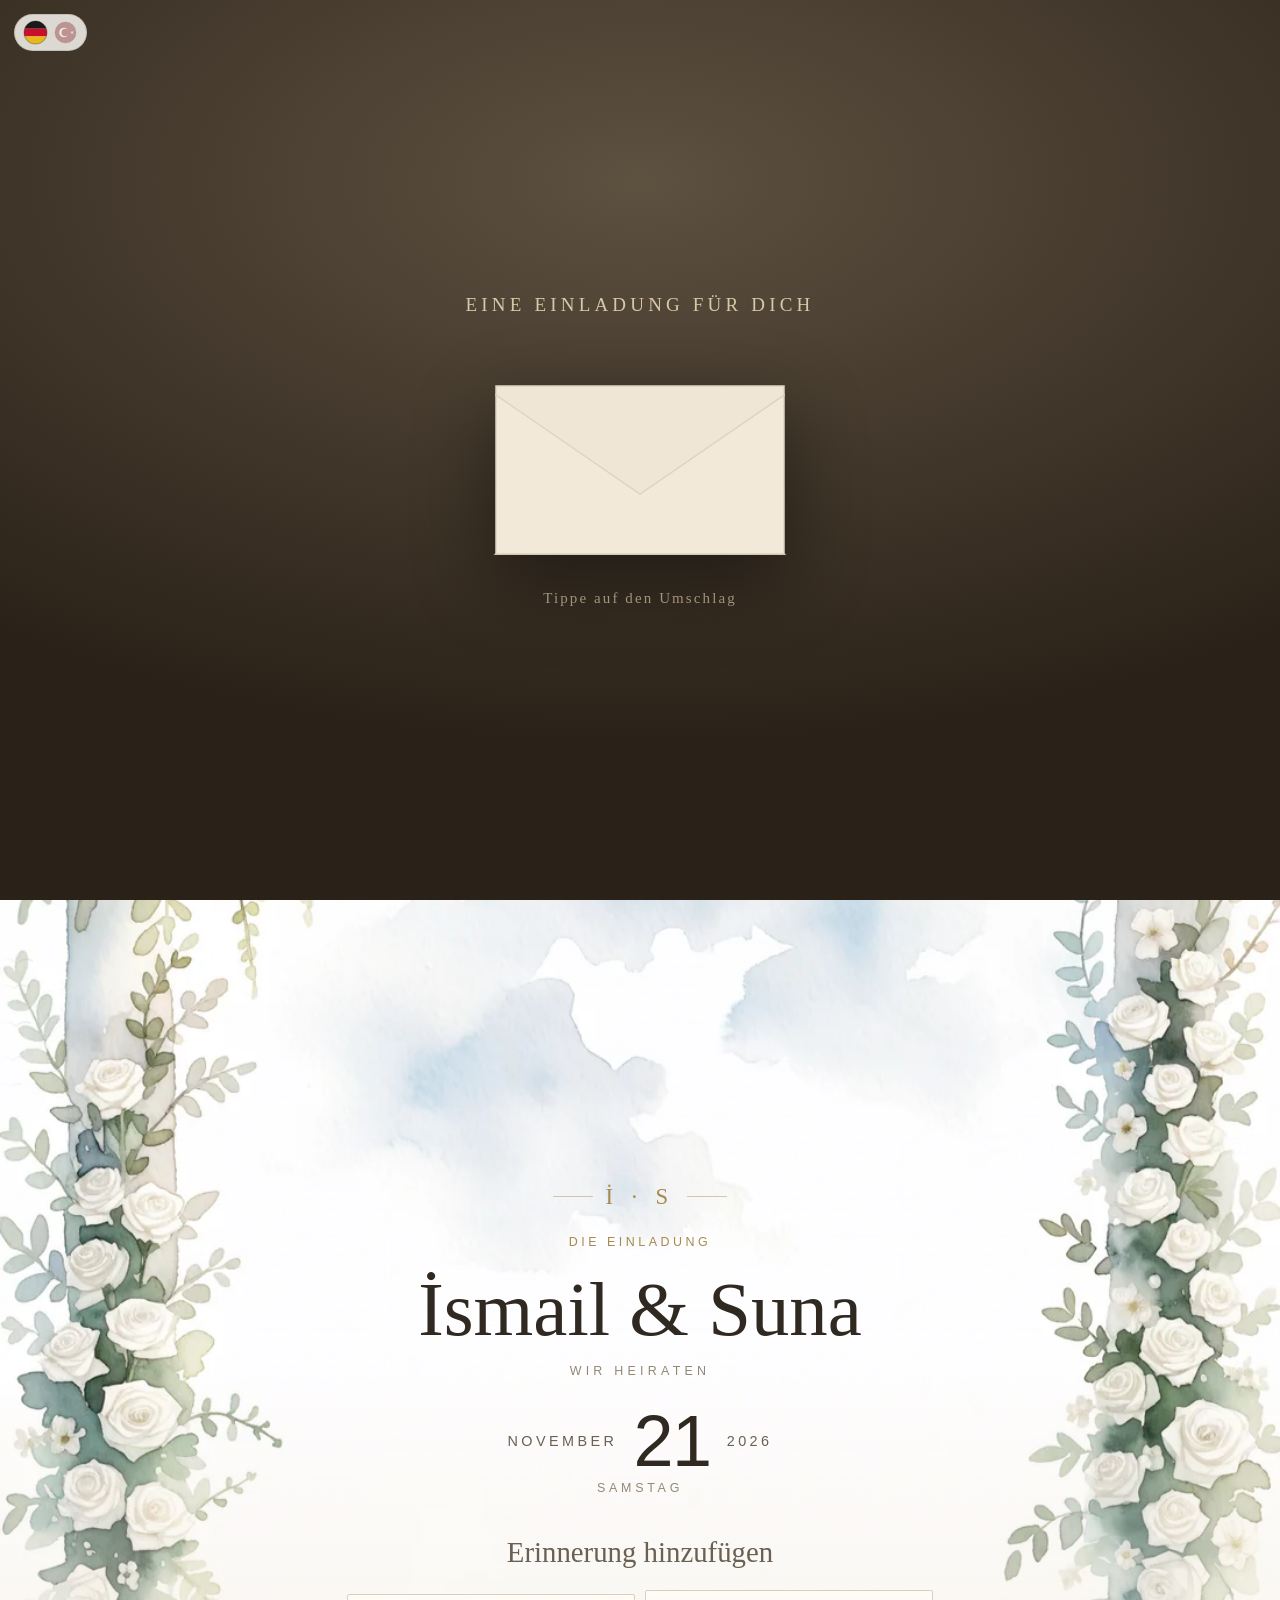
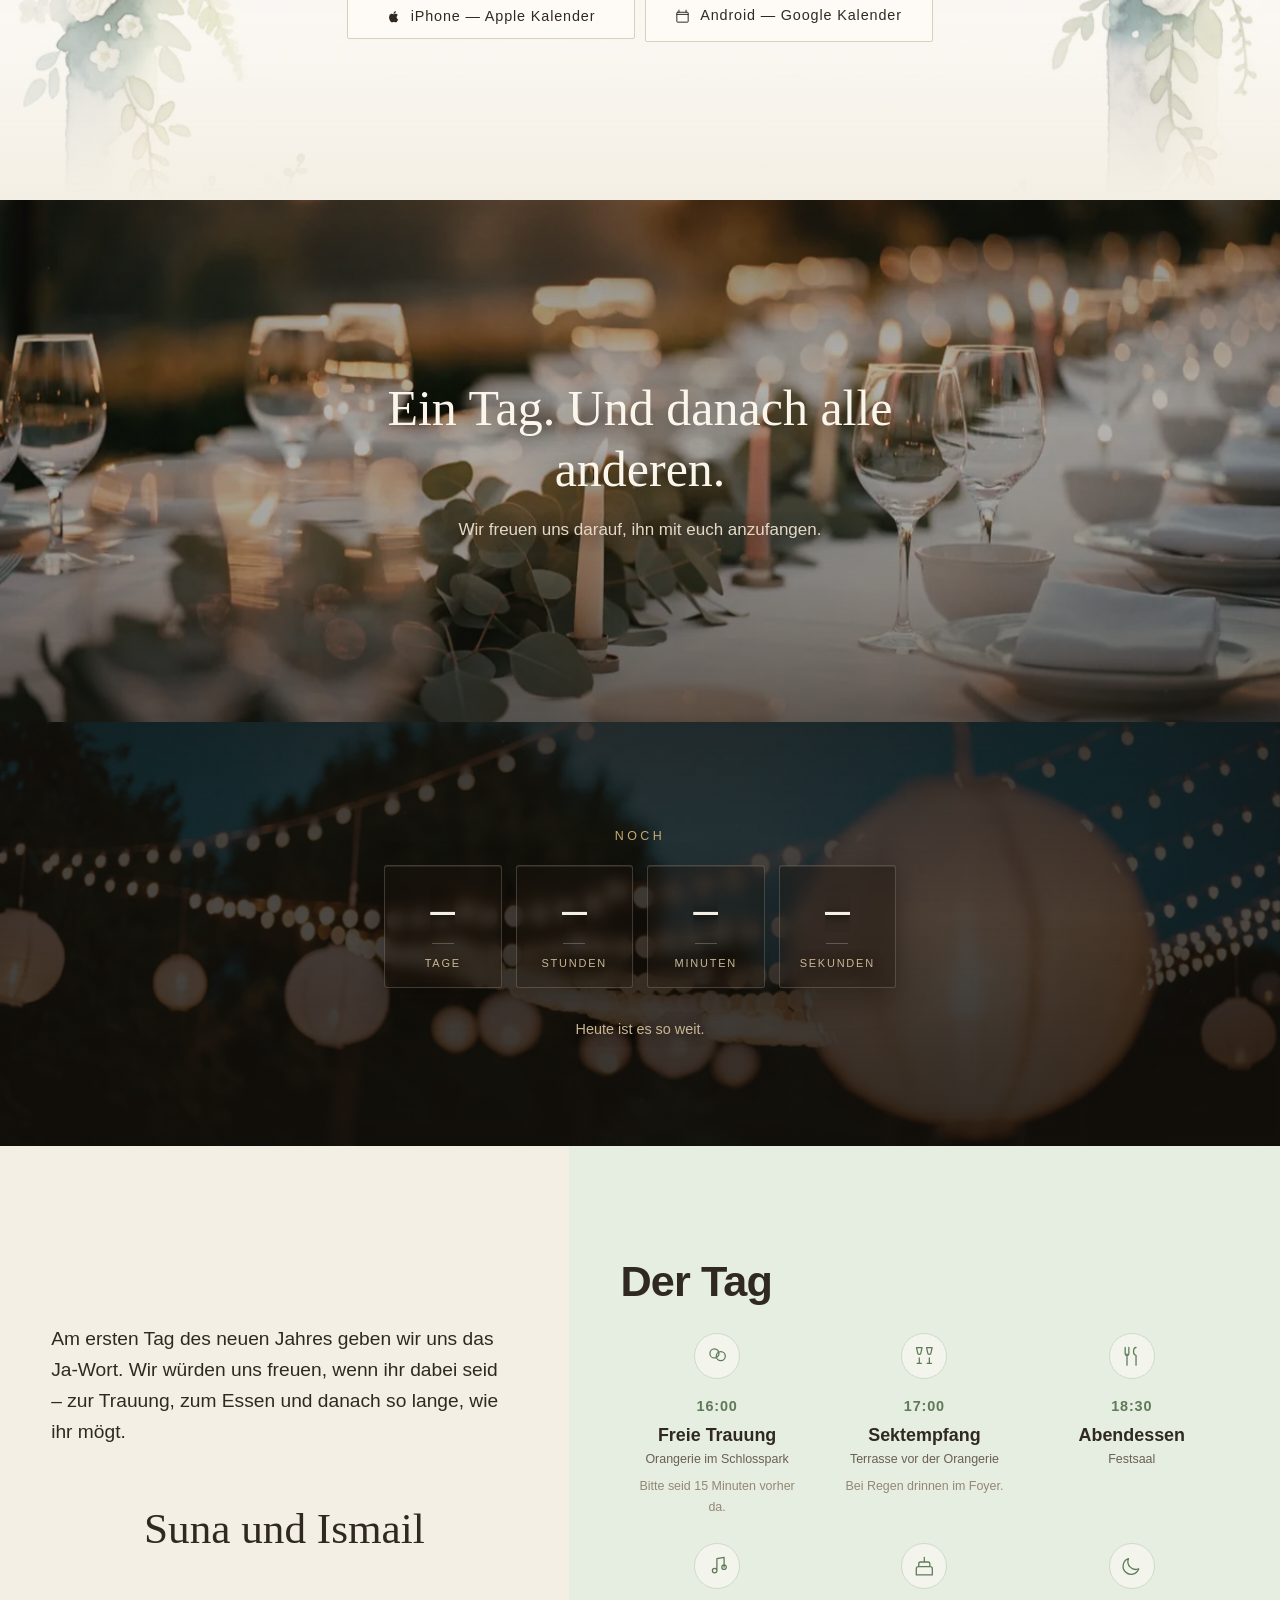
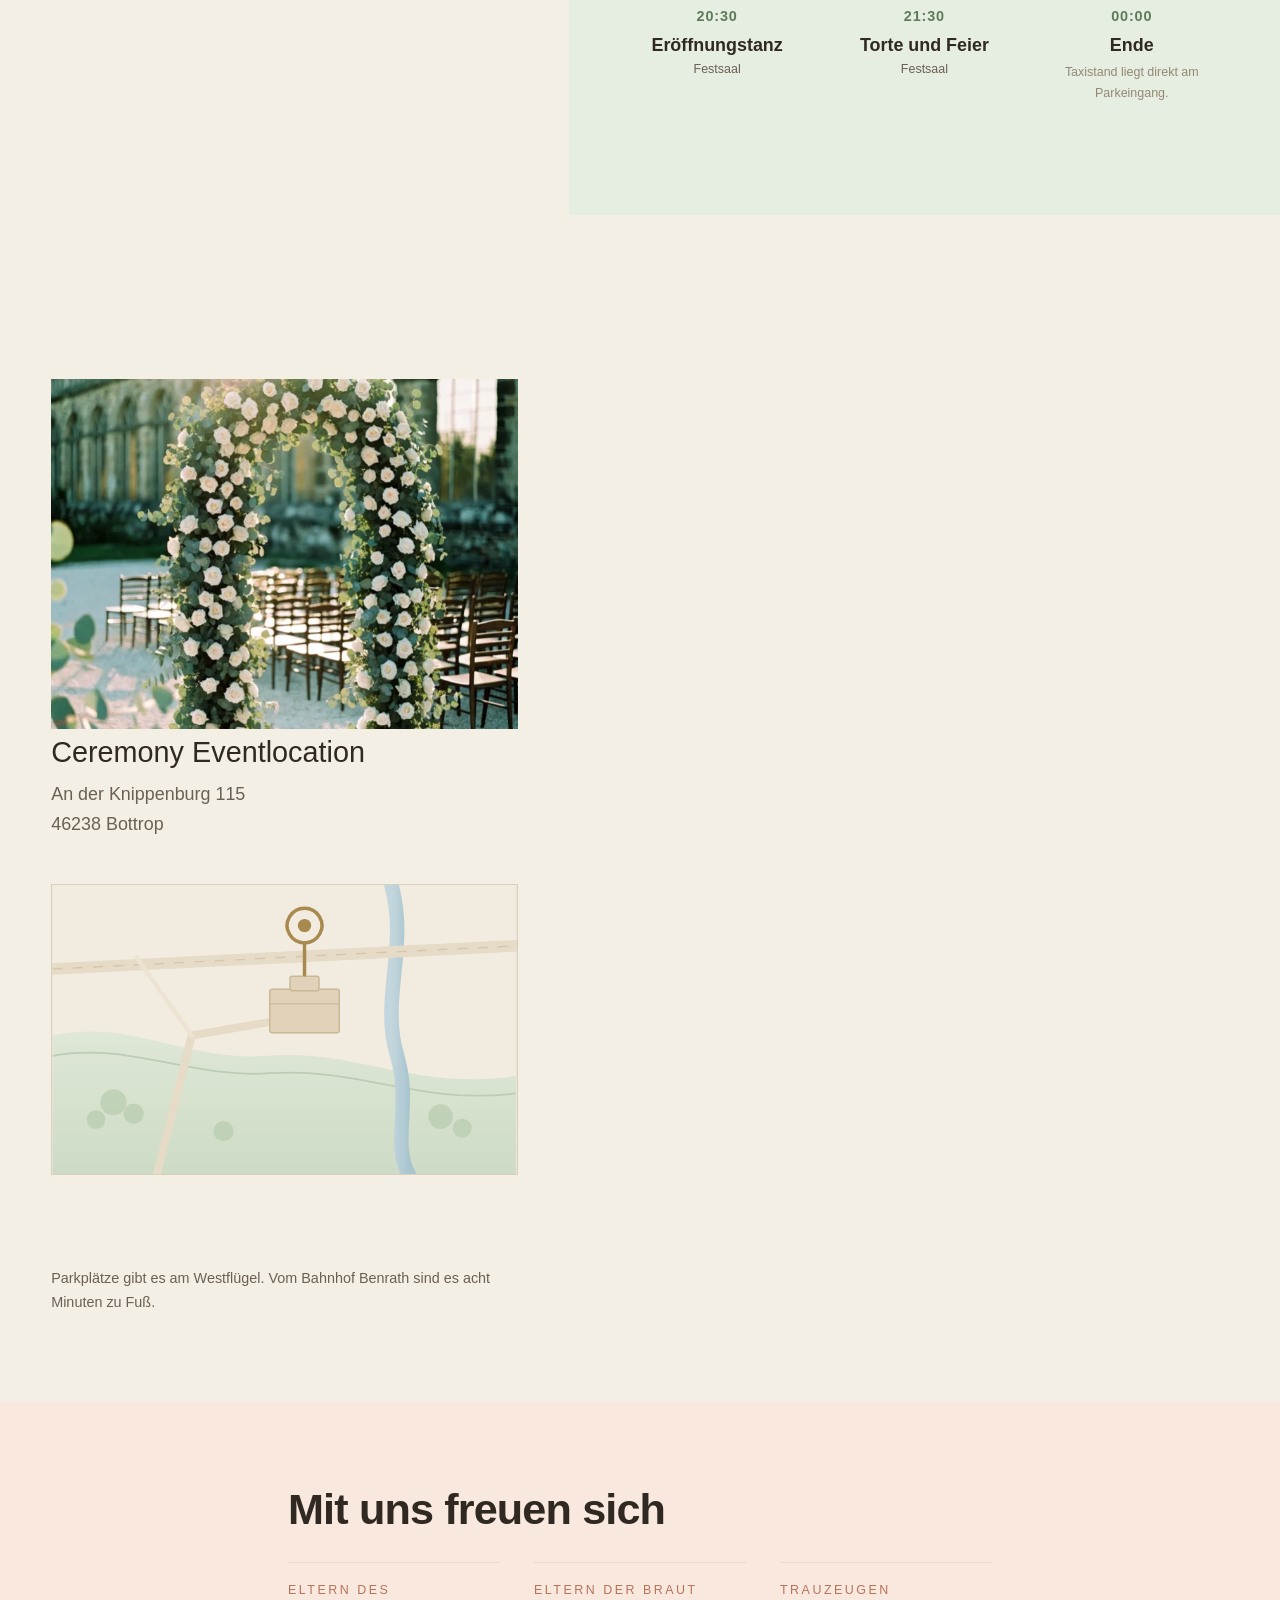
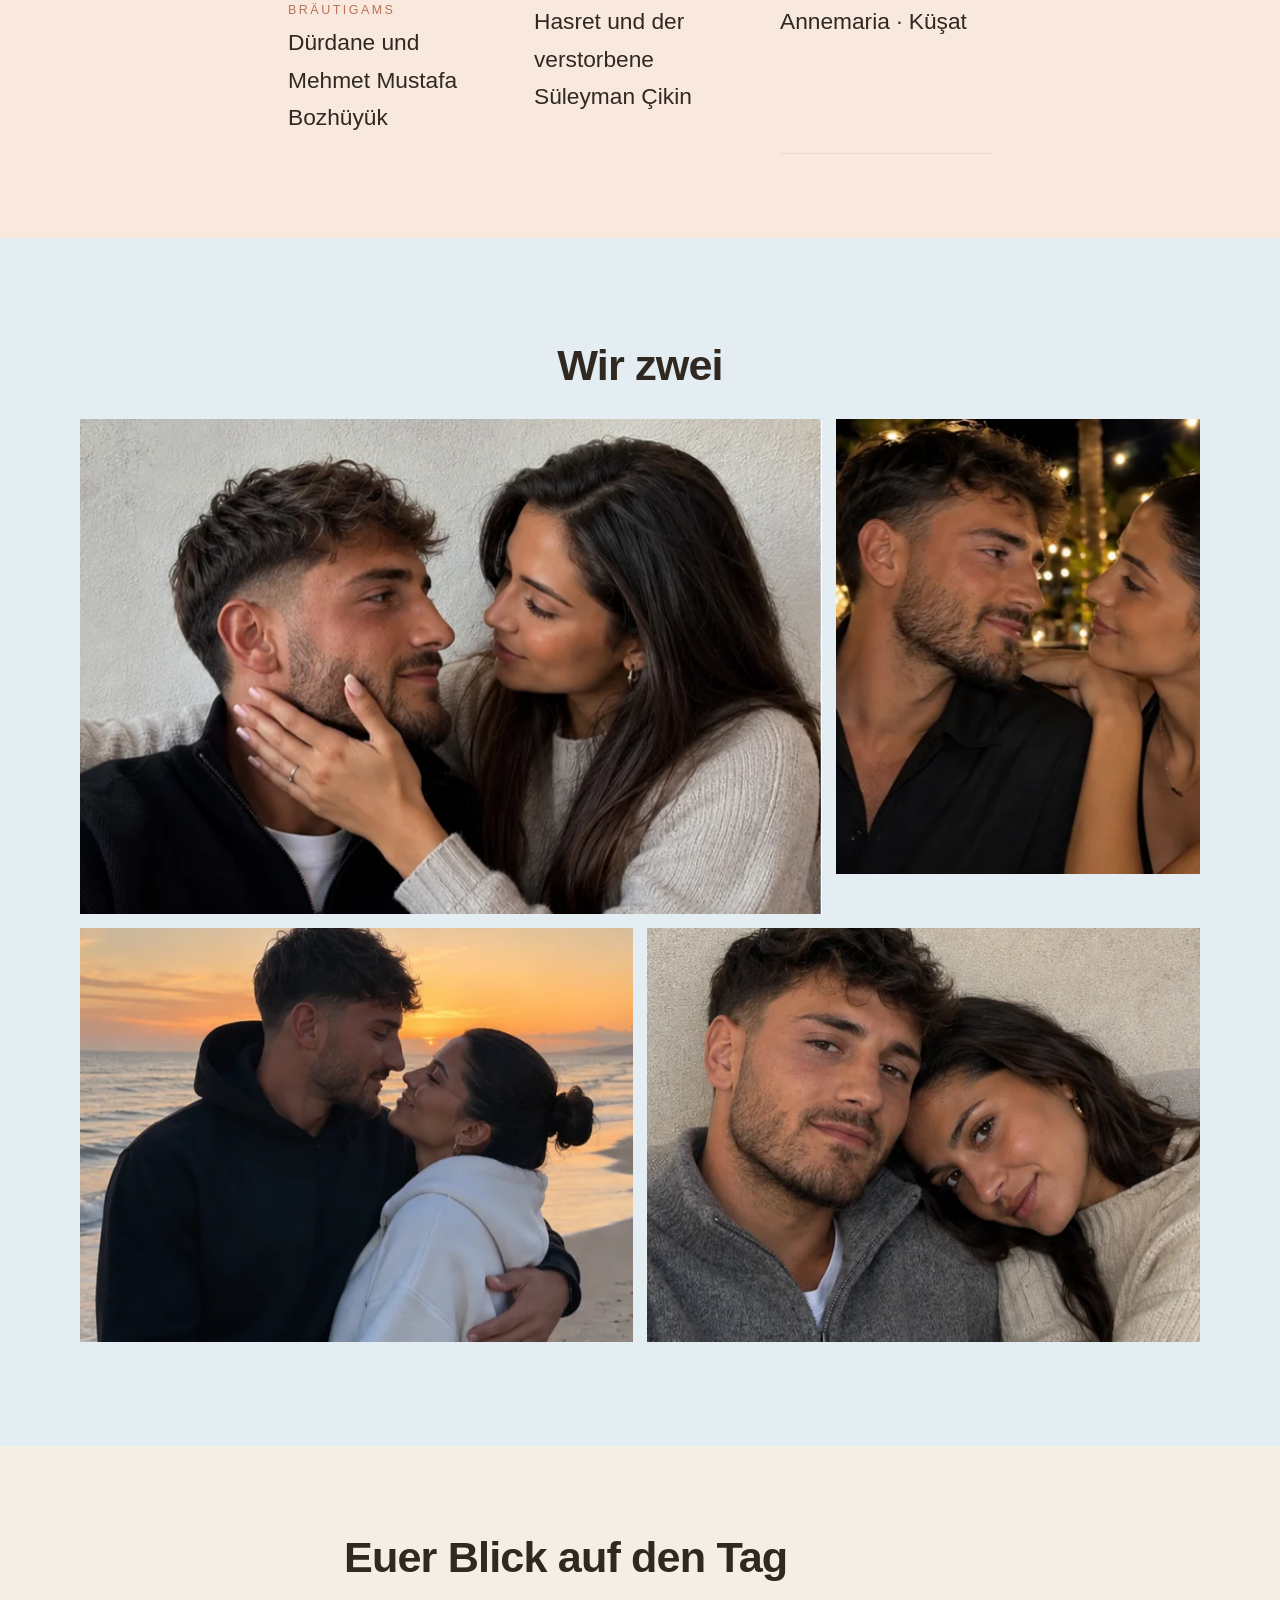
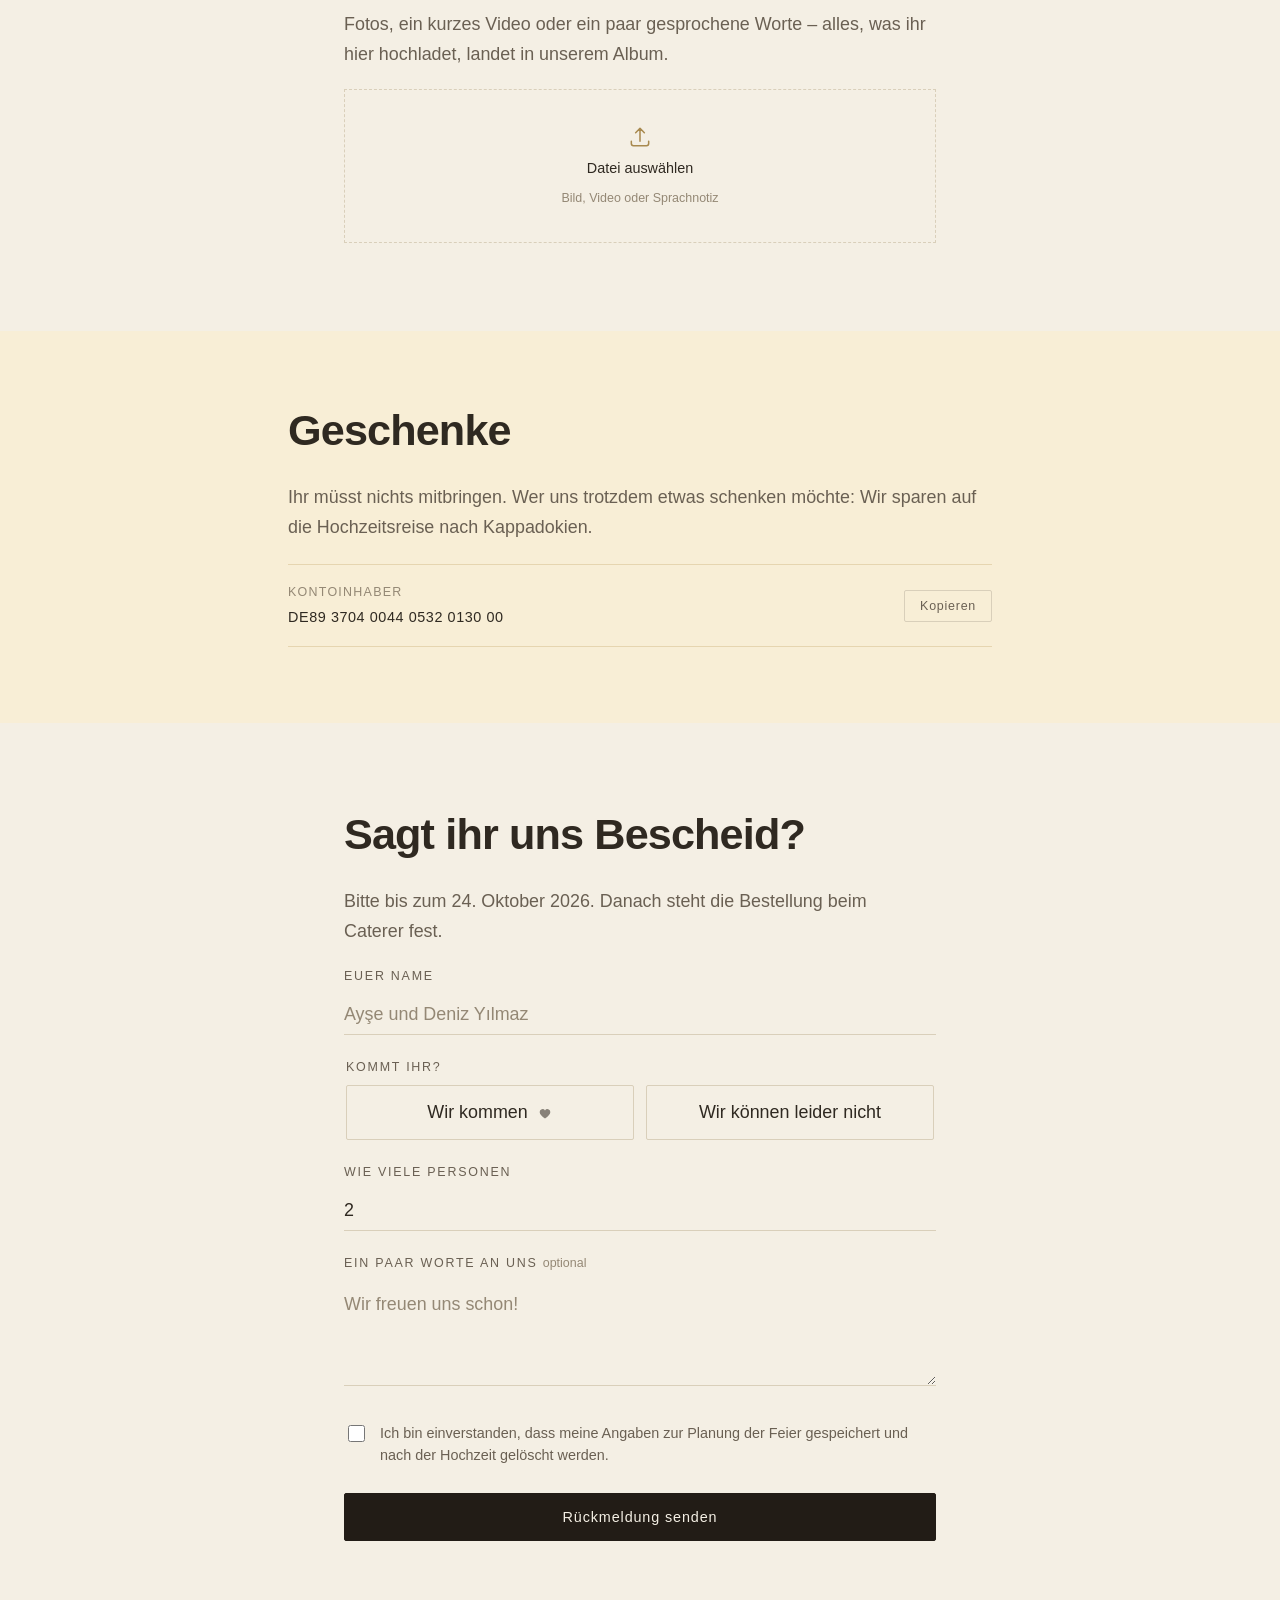
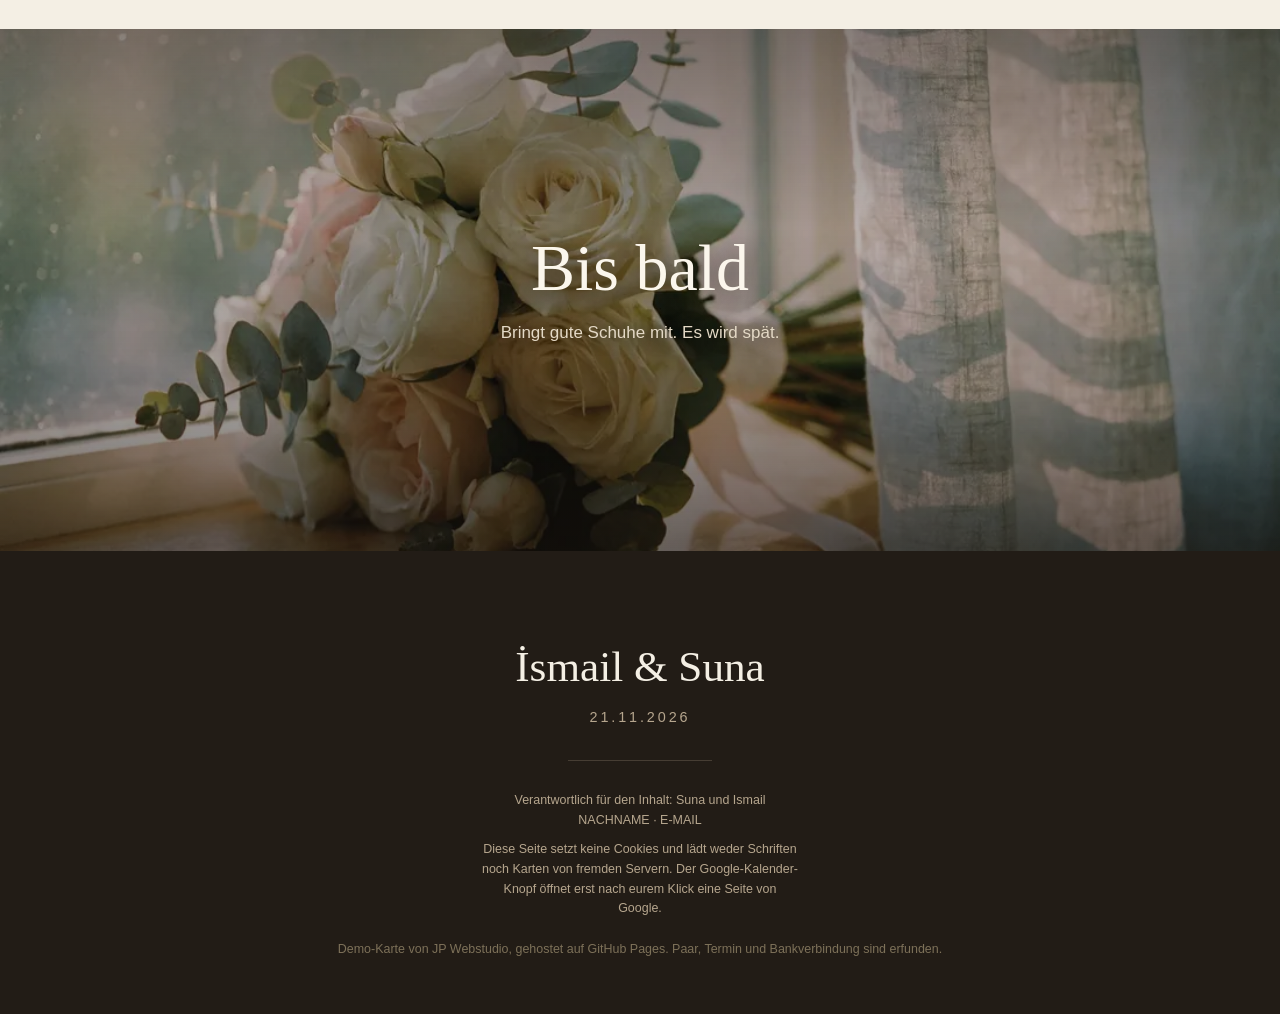
==== commit 168183d9: "Wagen in echter Draufsicht, Adresse und Eltern von der gedruckten Karte - Der erste Wagen war perspe" ====
--- a/index.html
+++ b/index.html
@@ -34,8 +34,8 @@
   addEventListener('load', () => { if (!location.hash) window.scrollTo(0, 0); });
 }
 </script>
-<link rel="stylesheet" href="css/style.css?v=20260822114700">
-<link rel="stylesheet" href="css/karte.css?v=20260822114700">
+<link rel="stylesheet" href="css/style.css?v=20260822115820">
+<link rel="stylesheet" href="css/karte.css?v=20260822115820">
 </head>
 <body>
 
@@ -114,7 +114,7 @@
   <button id="skip" class="skip" hidden>Überspringen</button>
 
   <div class="hero-grund" aria-hidden="true">
-    <img src="assets/img/allee.webp?v=20260822114700" alt="" decoding="async">
+    <img src="assets/img/allee.webp?v=20260822115820" alt="" decoding="async">
   </div>
 
   <svg id="scene" class="scene" viewBox="0 0 1000 1800" preserveAspectRatio="xMidYMid slice" aria-hidden="true">
@@ -138,7 +138,7 @@
     </defs>
 
     <!-- Die Allee -->
-    <image href="assets/img/allee.webp?v=20260822114700" x="0" y="0" width="1000" height="1800"
+    <image href="assets/img/allee.webp?v=20260822115820" x="0" y="0" width="1000" height="1800"
            preserveAspectRatio="xMidYMid slice"/>
 
     <!-- Perlen, die aus dem Heck rieseln -->
@@ -160,9 +160,9 @@
       <!-- Der Schatten bleibt unter dem Wagen. Steht er zu weit rechts,
            schaut er neben der Karosserie hervor und sieht aus wie
            ein zweites, dunkles Auto. -->
-      <ellipse cx="24" cy="52" rx="99" ry="267" fill="#120d07" opacity=".34" filter="url(#weich)"/>
+      <ellipse cx="22" cy="48" rx="102" ry="262" fill="#120d07" opacity=".34" filter="url(#weich)"/>
       <g filter="url(#tempo)">
-        <image href="assets/img/wagen.webp?v=20260822114700" x="-150" y="-334" width="300" height="667"/>
+        <image href="assets/img/wagen.webp?v=20260822115820" x="-150" y="-320" width="300" height="639"/>
       </g>
     </g>
 
@@ -185,7 +185,7 @@
   <!-- ---------- Kopf der Karte ---------- -->
   <section class="sek kopf" id="sek-kopf">
     <div class="kulisse" aria-hidden="true">
-      <img class="kulisse-grund" data-px="5" src="assets/img/rahmen.webp?v=20260822114700" alt="" loading="eager" decoding="async">
+      <img class="kulisse-grund" data-px="5" src="assets/img/rahmen.webp?v=20260822115820" alt="" loading="eager" decoding="async">
       <div class="tauben" id="tauben"></div>
       <div class="falterfeld" id="falterfeld"></div>
       <span class="kulisse-schleier"></span>
@@ -217,7 +217,7 @@
   </section>
   <!-- ---------- Ein Bild, das die Seite einmal aufreisst ---------- -->
   <section class="grossbild" id="sek-zitat" aria-label="Bildmoment">
-    <img class="gb-bild" data-px="8" src="assets/img/g4-tafel.webp?v=20260822114700" alt="" loading="lazy" decoding="async">
+    <img class="gb-bild" data-px="8" src="assets/img/g4-tafel.webp?v=20260822115820" alt="" loading="lazy" decoding="async">
     <span class="gb-schleier"></span>
     <div class="gb-text">
       <p class="gb-gross rv" data-rv="1" id="zitat-gross"></p>
@@ -226,7 +226,7 @@
   </section>
   <!-- ---------- Countdown (Kontrastmoment, volle Breite) ---------- -->
   <section class="sek-breit countdown" id="sek-countdown" aria-label="Countdown">
-    <img class="cd-grund" data-px="7" src="assets/img/g5-lichter.webp?v=20260822114700" alt="" loading="lazy" decoding="async">
+    <img class="cd-grund" data-px="7" src="assets/img/g5-lichter.webp?v=20260822115820" alt="" loading="lazy" decoding="async">
     <span class="cd-schleier"></span>
     <p class="ueberzeile hell" id="cd-ueber">Noch</p>
     <div class="cd-reihe" id="cd-reihe" role="timer" aria-live="off">
@@ -258,7 +258,7 @@
   <section class="sek ort" id="sek-ort">
     <h2 class="sek-titel rv" data-rv="1" id="ort-titel">Wo</h2>
     <figure class="ort-bild rv" data-rv="2">
-      <img data-px="6" src="assets/img/g3-bogen.webp?v=20260822114700" id="ort-foto" alt="" loading="lazy" decoding="async">
+      <img data-px="6" src="assets/img/g3-bogen.webp?v=20260822115820" id="ort-foto" alt="" loading="lazy" decoding="async">
     </figure>
     <div class="ort-raster">
       <div>
@@ -359,7 +359,7 @@
   </section>
   <!-- ---------- Abschied ---------- -->
   <section class="grossbild abschied" id="sek-abschied" aria-label="Abschied">
-    <img class="gb-bild" data-px="8" src="assets/img/g1-strauss.webp?v=20260822114700" alt="" loading="lazy" decoding="async">
+    <img class="gb-bild" data-px="8" src="assets/img/g1-strauss.webp?v=20260822115820" alt="" loading="lazy" decoding="async">
     <span class="gb-schleier"></span>
     <div class="gb-text">
       <p class="ab-gross rv" data-rv="1" id="abschied-gross"></p>
@@ -392,8 +392,8 @@
   <p class="lupe-text" id="lupe-text"></p>
 </div>
 
-<script src="js/config.js?v=20260822114700"></script>
-<script src="js/hero.js?v=20260822114700"></script>
-<script src="js/karte.js?v=20260822114700"></script>
+<script src="js/config.js?v=20260822115820"></script>
+<script src="js/hero.js?v=20260822115820"></script>
+<script src="js/karte.js?v=20260822115820"></script>
 </body>
 </html>
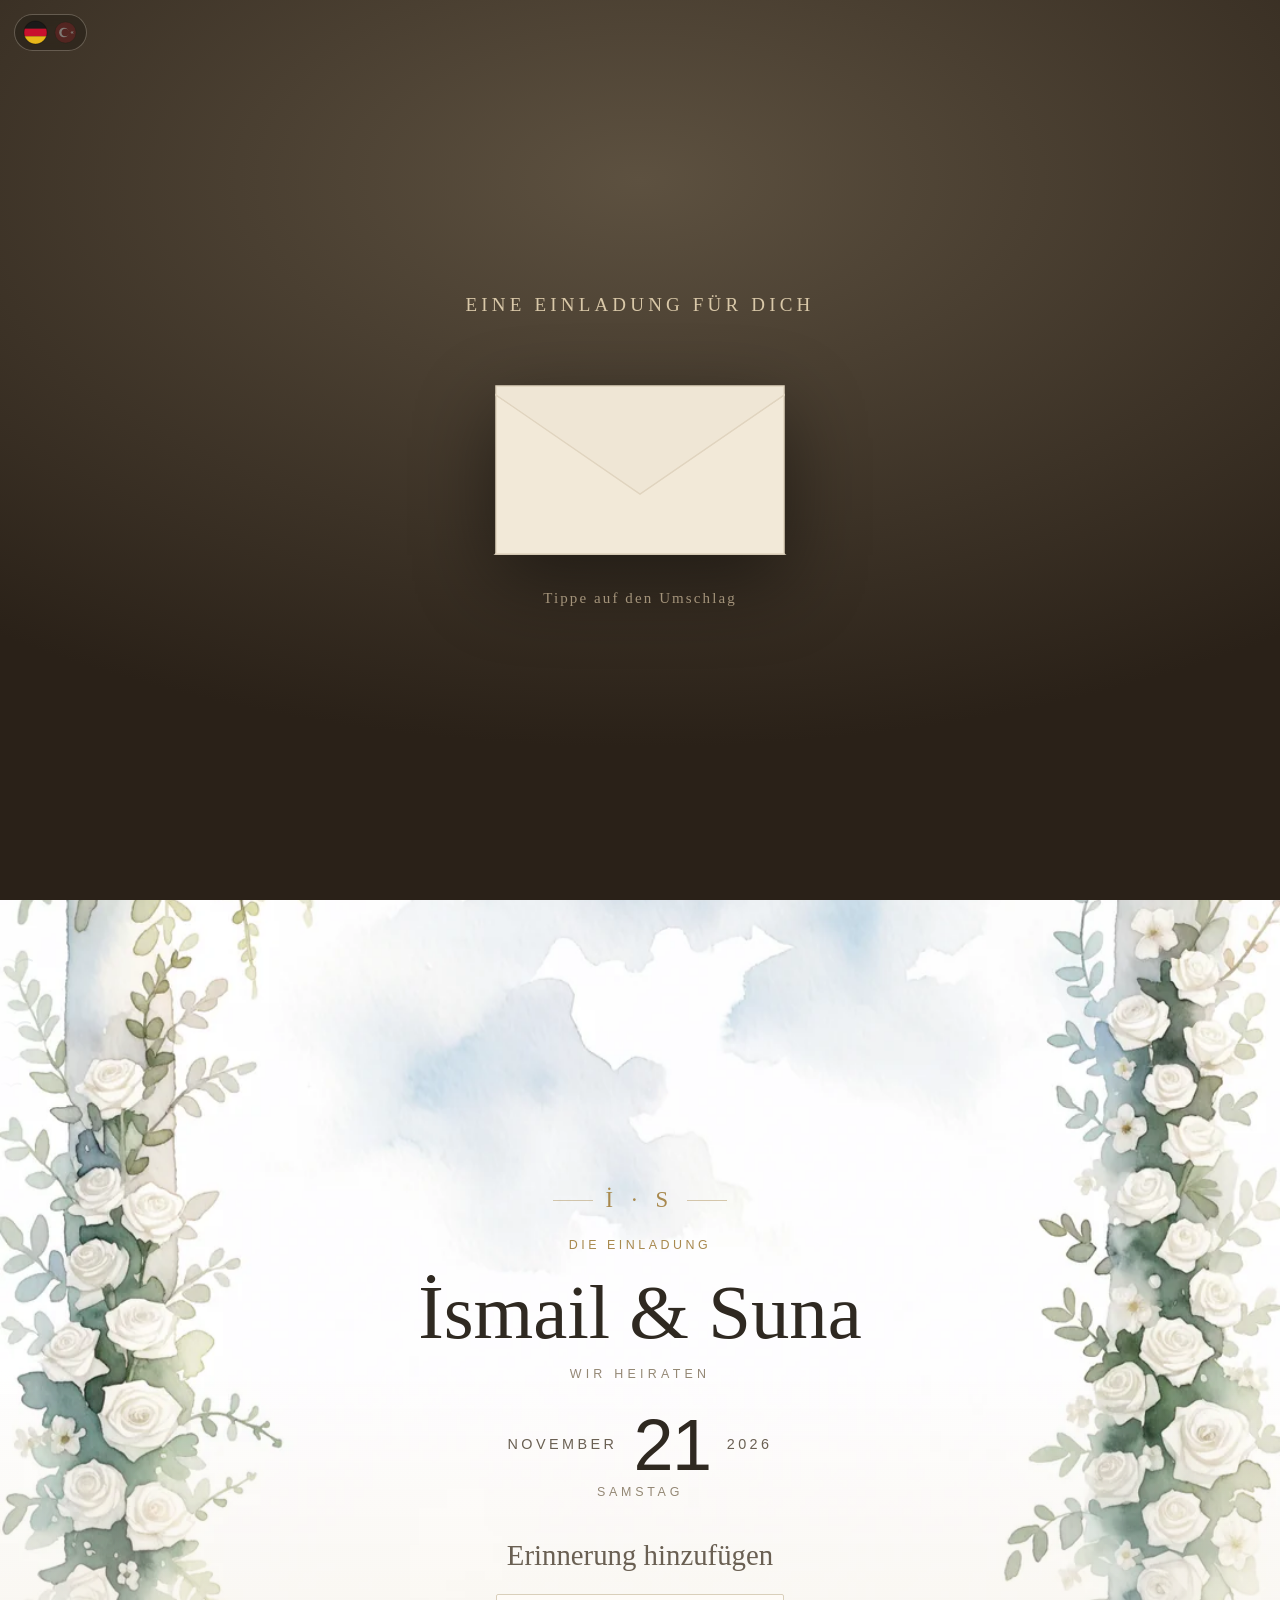
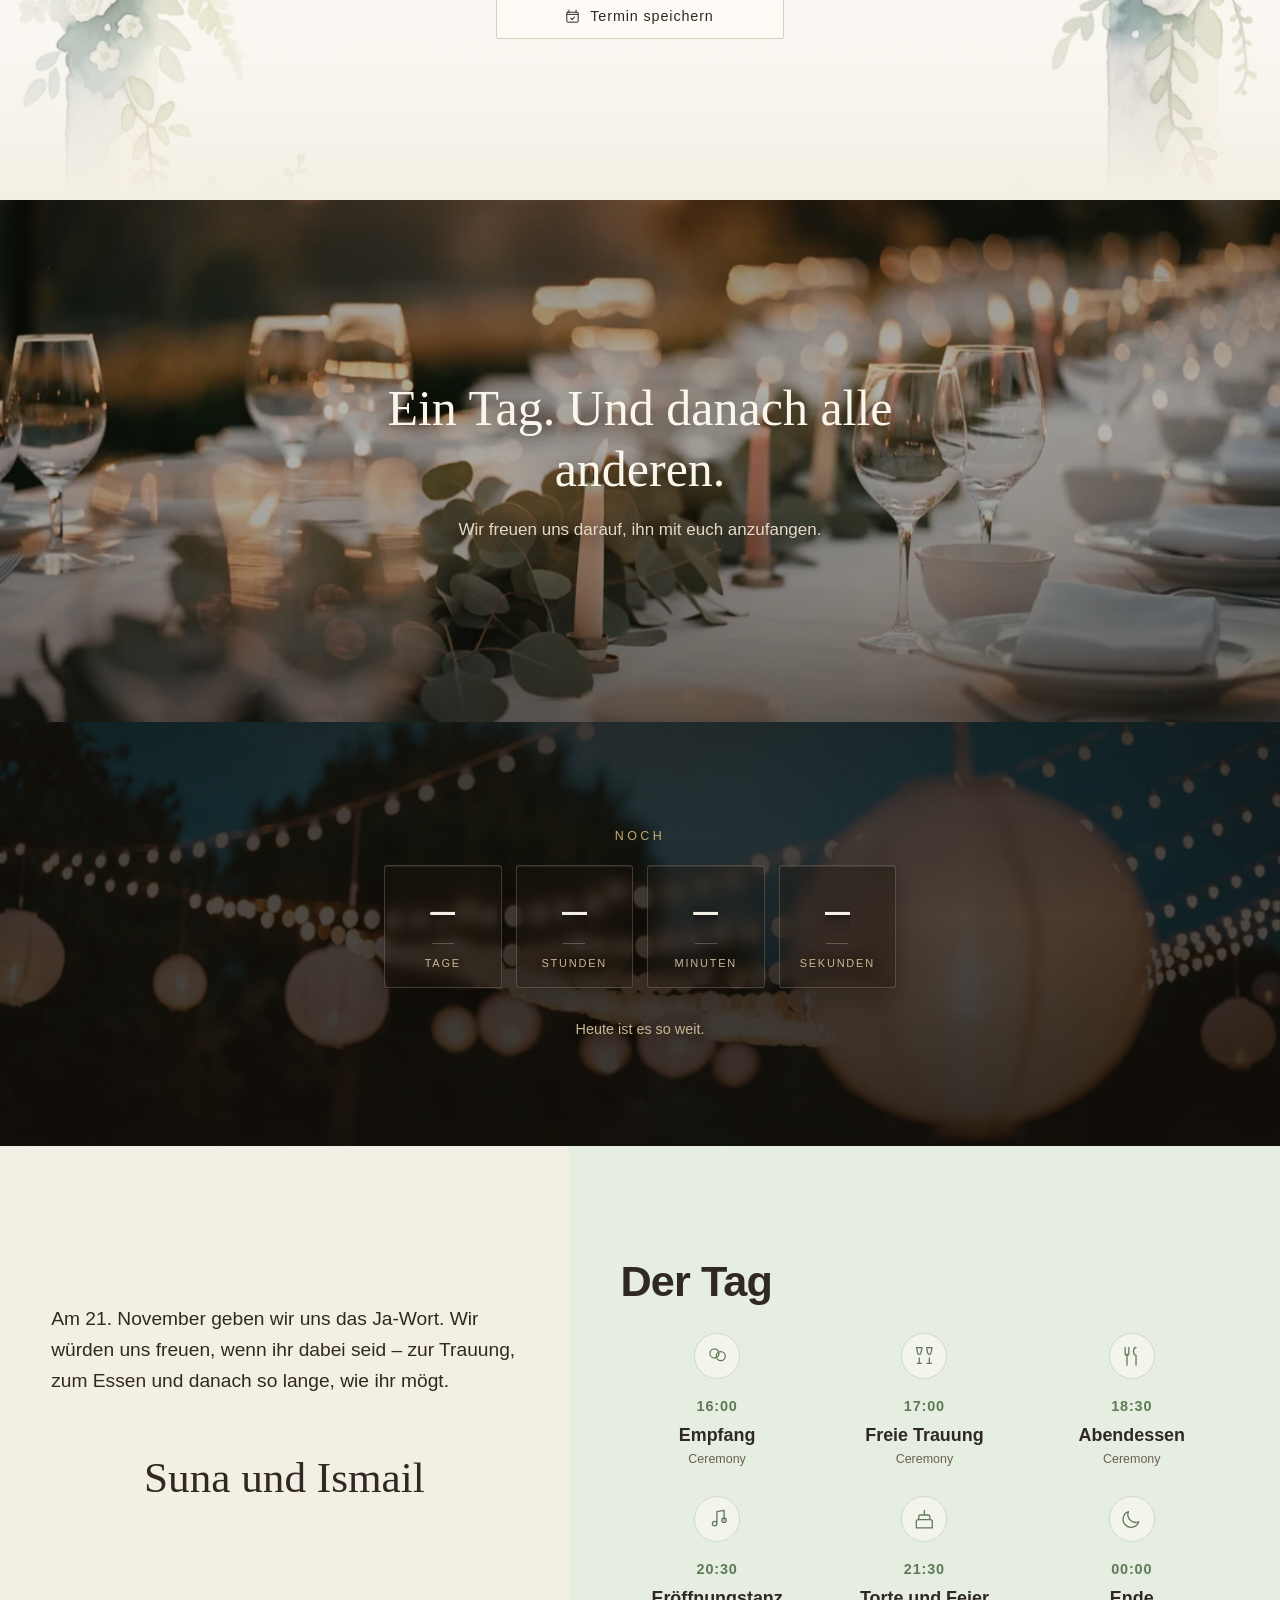
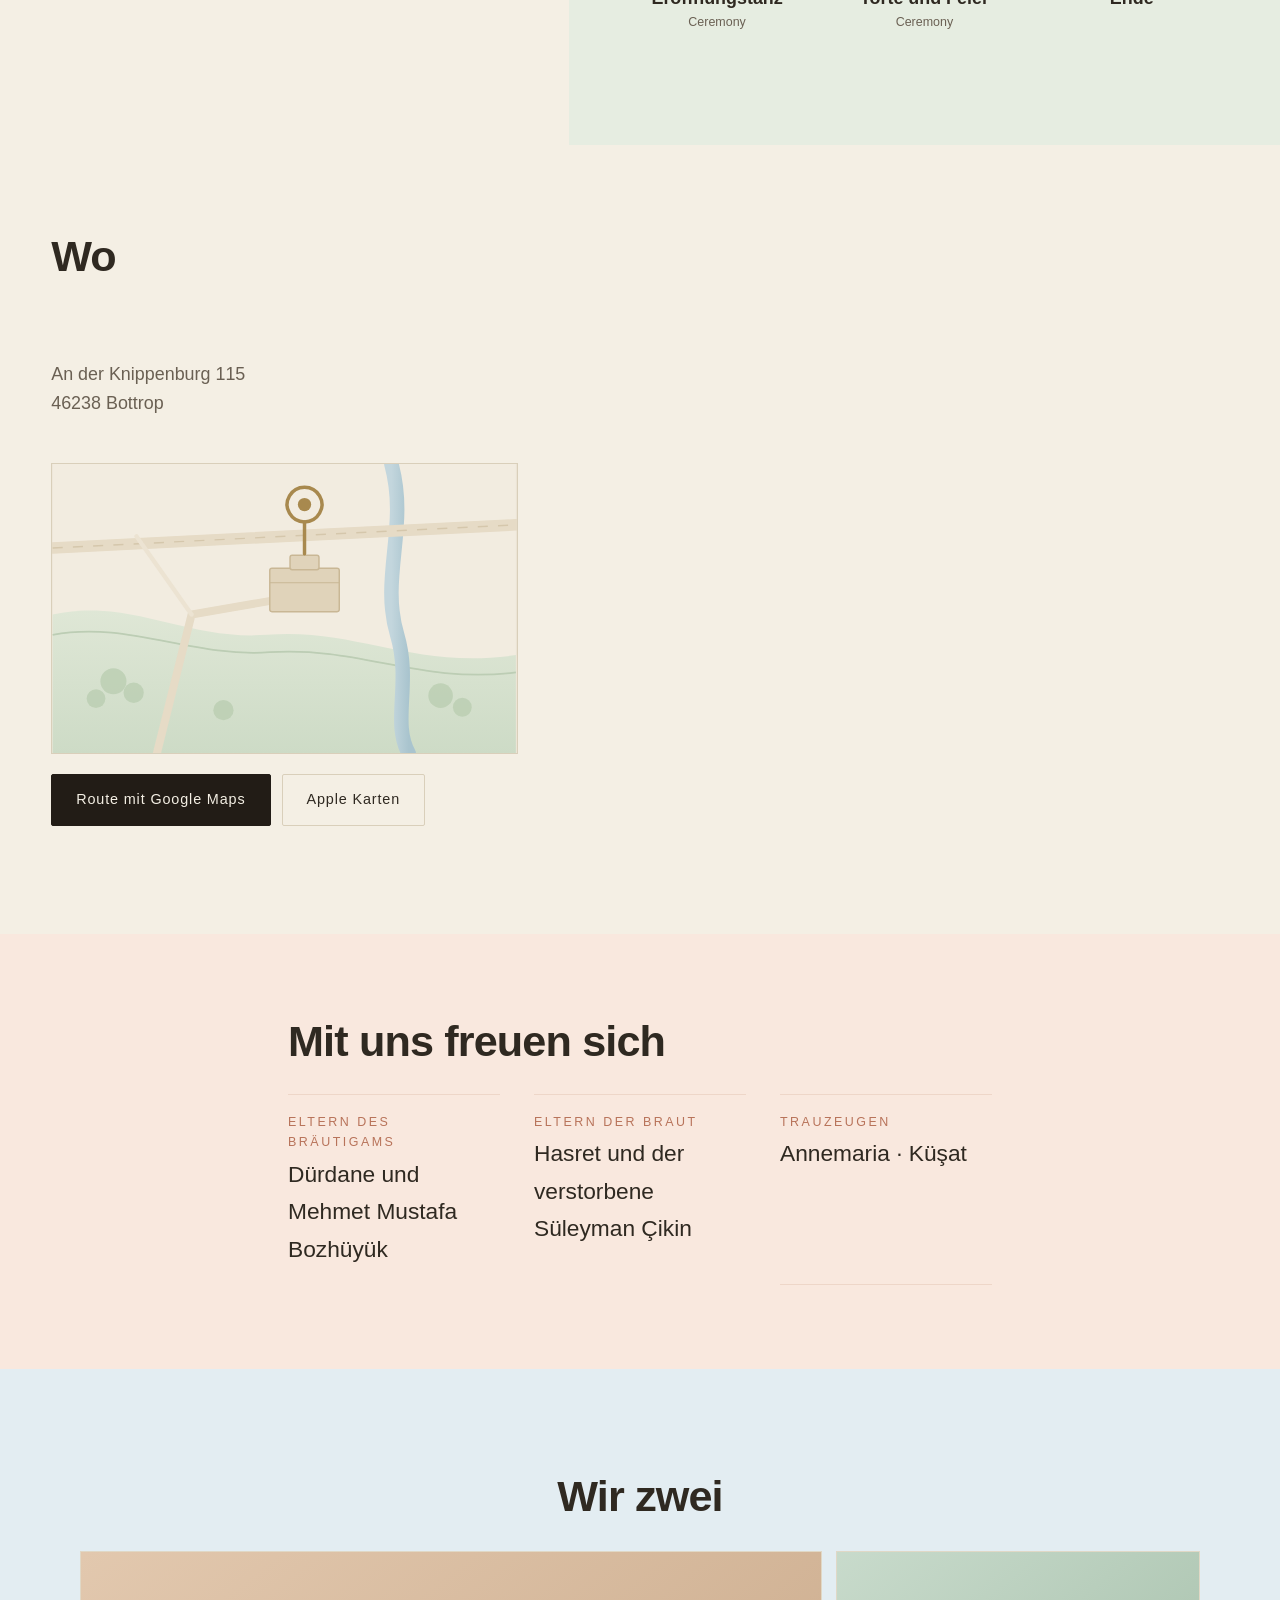
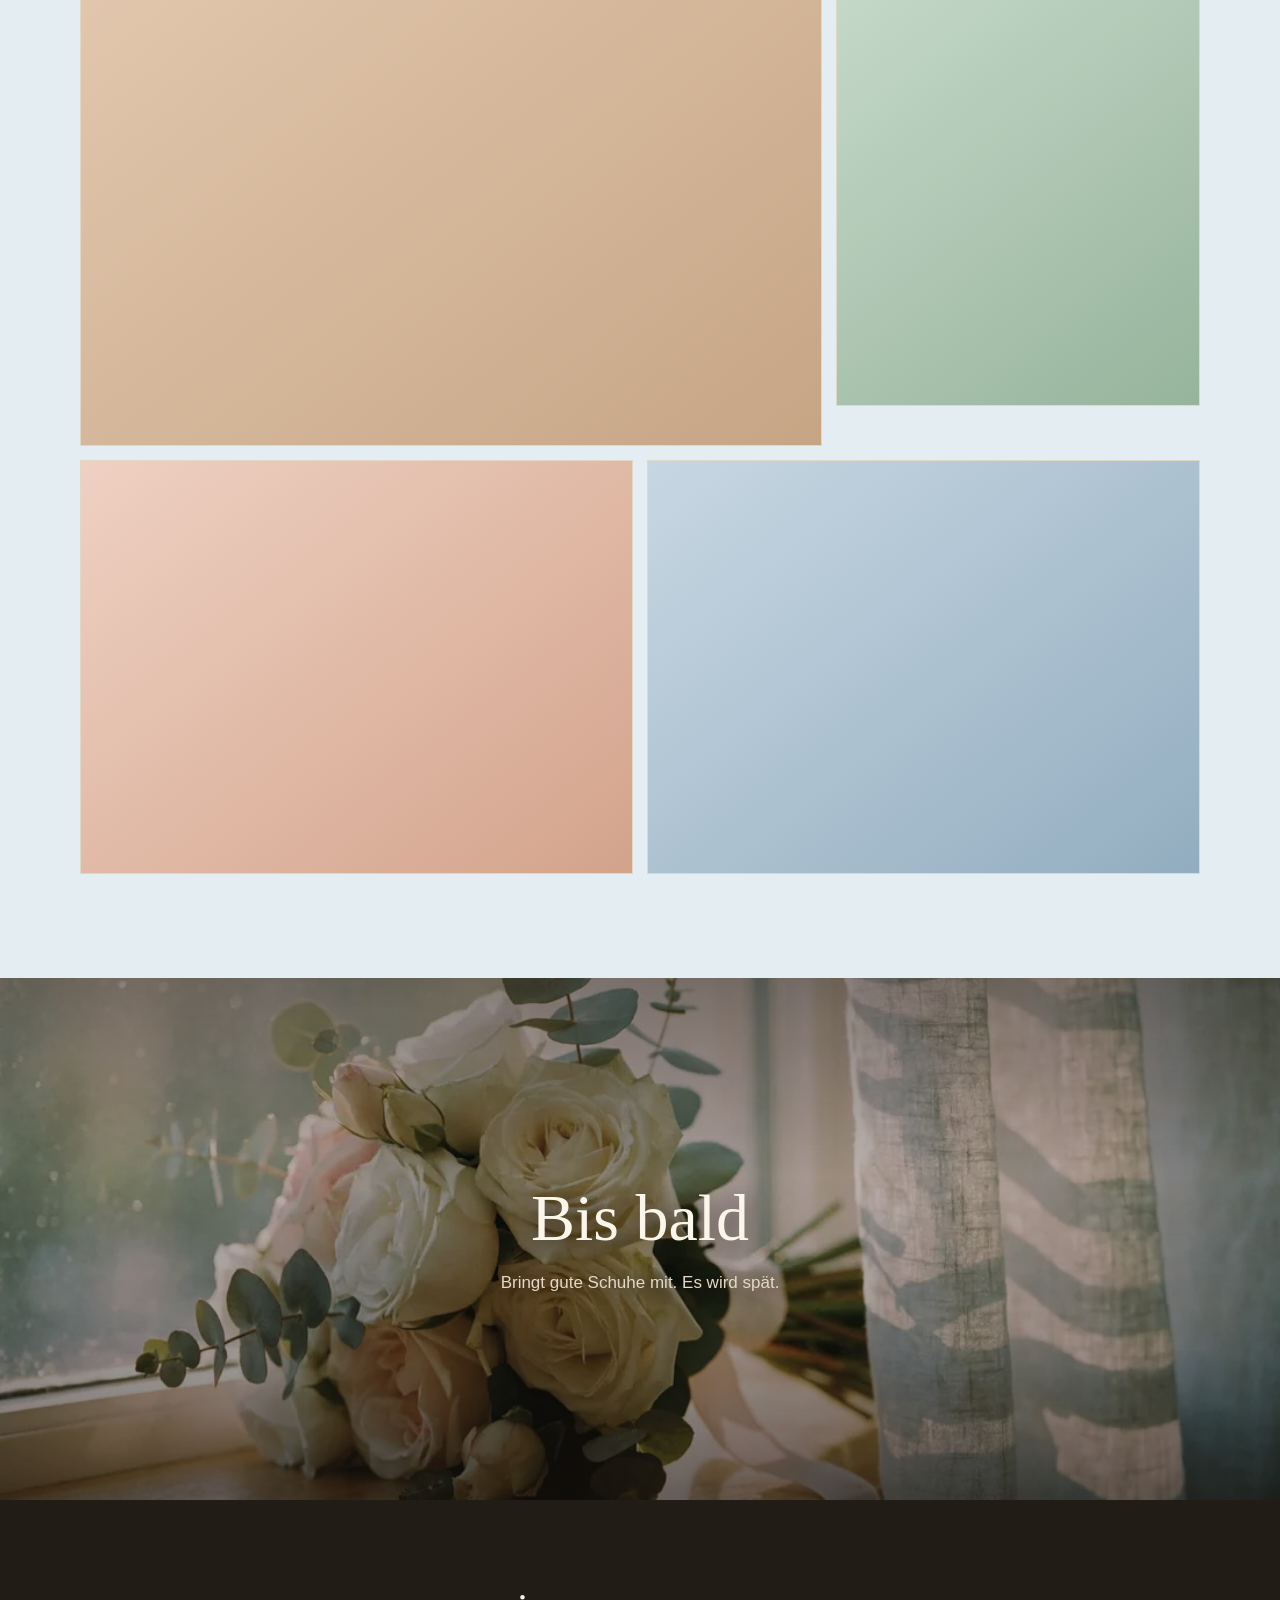
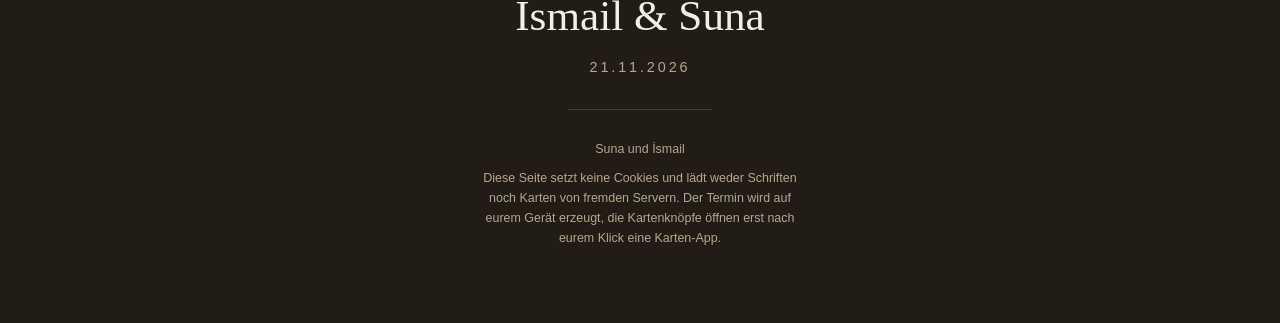
==== commit 17a71a94: "Alles auf das echte Paar umgestellt, Platzhalter wo Angaben fehlen - Demo-Reste raus: Fotos des Demo" ====
--- a/index.html
+++ b/index.html
@@ -34,8 +34,8 @@
   addEventListener('load', () => { if (!location.hash) window.scrollTo(0, 0); });
 }
 </script>
-<link rel="stylesheet" href="css/style.css?v=20260822115820">
-<link rel="stylesheet" href="css/karte.css?v=20260822115820">
+<link rel="stylesheet" href="css/style.css?v=20260822121241">
+<link rel="stylesheet" href="css/karte.css?v=20260822121241">
 </head>
 <body>
 
@@ -114,7 +114,7 @@
   <button id="skip" class="skip" hidden>Überspringen</button>
 
   <div class="hero-grund" aria-hidden="true">
-    <img src="assets/img/allee.webp?v=20260822115820" alt="" decoding="async">
+    <img src="assets/img/allee.webp?v=20260822121241" alt="" decoding="async">
   </div>
 
   <svg id="scene" class="scene" viewBox="0 0 1000 1800" preserveAspectRatio="xMidYMid slice" aria-hidden="true">
@@ -138,7 +138,7 @@
     </defs>
 
     <!-- Die Allee -->
-    <image href="assets/img/allee.webp?v=20260822115820" x="0" y="0" width="1000" height="1800"
+    <image href="assets/img/allee.webp?v=20260822121241" x="0" y="0" width="1000" height="1800"
            preserveAspectRatio="xMidYMid slice"/>
 
     <!-- Perlen, die aus dem Heck rieseln -->
@@ -162,7 +162,7 @@
            ein zweites, dunkles Auto. -->
       <ellipse cx="22" cy="48" rx="102" ry="262" fill="#120d07" opacity=".34" filter="url(#weich)"/>
       <g filter="url(#tempo)">
-        <image href="assets/img/wagen.webp?v=20260822115820" x="-150" y="-320" width="300" height="639"/>
+        <image href="assets/img/wagen.webp?v=20260822121241" x="-150" y="-320" width="300" height="639"/>
       </g>
     </g>
 
@@ -185,7 +185,7 @@
   <!-- ---------- Kopf der Karte ---------- -->
   <section class="sek kopf" id="sek-kopf">
     <div class="kulisse" aria-hidden="true">
-      <img class="kulisse-grund" data-px="5" src="assets/img/rahmen.webp?v=20260822115820" alt="" loading="eager" decoding="async">
+      <img class="kulisse-grund" data-px="5" src="assets/img/rahmen.webp?v=20260822121241" alt="" loading="eager" decoding="async">
       <div class="tauben" id="tauben"></div>
       <div class="falterfeld" id="falterfeld"></div>
       <span class="kulisse-schleier"></span>
@@ -204,20 +204,19 @@
     <p class="datum-wochentag rv" data-rv="5" id="d-wochentag"></p>
 
     <p class="merken rv" data-rv="6" id="merken-text">Erinnerung hinzufügen</p>
+    <!-- Ein Knopf fuer alle Geraete: die Karte erzeugt eine Kalenderdatei,
+         die iPhone, Android und Rechner gleichermassen verstehen. Kein
+         Umweg ueber Google, kein Konto noetig. -->
     <div class="kalender-knoepfe rv" data-rv="7">
-      <button class="knopf knopf-linie" id="btn-kalender" type="button">
-        <svg viewBox="0 0 24 24" aria-hidden="true" class="knopf-icon"><path d="M16.4 12.9c0-2 1.6-3 1.7-3.1-1-1.4-2.4-1.6-2.9-1.6-1.2-.1-2.4.7-3 .7-.6 0-1.6-.7-2.6-.7-1.3 0-2.6.8-3.2 2-1.4 2.4-.4 6 1 8 .7 1 1.5 2.1 2.5 2 1-.1 1.4-.6 2.6-.6s1.5.6 2.6.6c1.1 0 1.8-1 2.4-2 .8-1.1 1.1-2.2 1.1-2.3 0 0-2.2-.8-2.2-3zM14.5 6.9c.5-.7.9-1.6.8-2.6-.8 0-1.8.6-2.4 1.2-.5.6-1 1.6-.8 2.5.9.1 1.8-.4 2.4-1.1z" fill="currentColor"/></svg>
-        <span id="btn-kalender-text">iPhone — Apple Kalender</span>
+      <button class="knopf knopf-linie knopf-kalender" id="btn-kalender" type="button">
+        <svg viewBox="0 0 24 24" aria-hidden="true" class="knopf-icon"><path d="M7 3v3M17 3v3M4 9h16M5 6h14a1 1 0 0 1 1 1v12a1 1 0 0 1-1 1H5a1 1 0 0 1-1-1V7a1 1 0 0 1 1-1z" fill="none" stroke="currentColor" stroke-width="1.4" stroke-linecap="round"/><path d="M9.5 14.4l1.9 1.9 3.4-3.6" fill="none" stroke="currentColor" stroke-width="1.5" stroke-linecap="round" stroke-linejoin="round"/></svg>
+        <span id="btn-kalender-text">Termin speichern</span>
       </button>
-      <a class="knopf knopf-linie" id="btn-google-cal" href="#" target="_blank" rel="noopener noreferrer">
-        <svg viewBox="0 0 24 24" aria-hidden="true" class="knopf-icon"><path d="M7 3v3M17 3v3M4 9h16M5 6h14a1 1 0 0 1 1 1v12a1 1 0 0 1-1 1H5a1 1 0 0 1-1-1V7a1 1 0 0 1 1-1z" fill="none" stroke="currentColor" stroke-width="1.4" stroke-linecap="round"/></svg>
-        <span id="btn-google-cal-text">Android — Google Kalender</span>
-      </a>
     </div>
   </section>
   <!-- ---------- Ein Bild, das die Seite einmal aufreisst ---------- -->
   <section class="grossbild" id="sek-zitat" aria-label="Bildmoment">
-    <img class="gb-bild" data-px="8" src="assets/img/g4-tafel.webp?v=20260822115820" alt="" loading="lazy" decoding="async">
+    <img class="gb-bild" data-px="8" src="assets/img/g4-tafel.webp?v=20260822121241" alt="" loading="lazy" decoding="async">
     <span class="gb-schleier"></span>
     <div class="gb-text">
       <p class="gb-gross rv" data-rv="1" id="zitat-gross"></p>
@@ -226,7 +225,7 @@
   </section>
   <!-- ---------- Countdown (Kontrastmoment, volle Breite) ---------- -->
   <section class="sek-breit countdown" id="sek-countdown" aria-label="Countdown">
-    <img class="cd-grund" data-px="7" src="assets/img/g5-lichter.webp?v=20260822115820" alt="" loading="lazy" decoding="async">
+    <img class="cd-grund" data-px="7" src="assets/img/g5-lichter.webp?v=20260822121241" alt="" loading="lazy" decoding="async">
     <span class="cd-schleier"></span>
     <p class="ueberzeile hell" id="cd-ueber">Noch</p>
     <div class="cd-reihe" id="cd-reihe" role="timer" aria-live="off">
@@ -257,9 +256,6 @@
   <!-- ---------- Ort ---------- -->
   <section class="sek ort" id="sek-ort">
     <h2 class="sek-titel rv" data-rv="1" id="ort-titel">Wo</h2>
-    <figure class="ort-bild rv" data-rv="2">
-      <img data-px="6" src="assets/img/g3-bogen.webp?v=20260822115820" id="ort-foto" alt="" loading="lazy" decoding="async">
-    </figure>
     <div class="ort-raster">
       <div>
         <p class="ort-name rv" data-rv="2" id="o-name"></p>
@@ -284,82 +280,9 @@
     <h2 class="sek-titel schmal-zentriert" id="galerie-titel">Wir zwei</h2>
     <div class="gal-band" id="gal-band"></div>
   </section>
-  <!-- ---------- Erinnerungen der Gaeste ---------- -->
-  <section class="sek erinnerung" id="sek-erinnerung">
-    <h2 class="sek-titel rv" data-rv="1" id="album-titel">Euer Blick auf den Tag</h2>
-    <p class="fliess rv" data-rv="2" id="album-text">Fotos, ein kurzes Video oder ein paar gesprochene Worte – alles, was ihr hier hochladet, landet in unserem Album.</p>
-    <div class="upload rv" data-rv="3">
-      <label class="upload-feld" for="upload-input">
-        <svg viewBox="0 0 24 24" aria-hidden="true"><path d="M12 16V4m0 0L8 8m4-4 4 4M4 16v2a2 2 0 0 0 2 2h12a2 2 0 0 0 2-2v-2" fill="none" stroke="currentColor" stroke-width="1.4" stroke-linecap="round" stroke-linejoin="round"/></svg>
-        <span class="upload-text" id="upload-text">Datei auswählen</span>
-        <span class="upload-klein" id="upload-klein">Bild, Video oder Sprachnotiz</span>
-      </label>
-      <input type="file" id="upload-input" accept="image/*,video/*,audio/*" multiple hidden>
-      <ul class="upload-liste" id="upload-liste" hidden></ul>
-      <p class="hinweis-kasten" id="upload-hinweis" hidden></p>
-    </div>
-  </section>
-  <!-- ---------- Geschenk ---------- -->
-  <section class="sek geschenk" id="sek-geschenk">
-    <h2 class="sek-titel rv" data-rv="1" id="geschenk-titel">Geschenke</h2>
-    <p class="fliess rv" data-rv="2" id="g-text"></p>
-    <div class="iban-zeile rv" data-rv="3">
-      <div>
-        <span class="iban-label" id="g-inhaber"></span>
-        <span class="iban-nummer" id="g-iban"></span>
-      </div>
-      <button class="knopf knopf-klein" id="btn-iban" type="button">Kopieren</button>
-    </div>
-  </section>
-  <!-- ---------- Rueckmeldung ---------- -->
-  <section class="sek rsvp" id="sek-rsvp">
-    <h2 class="sek-titel rv" data-rv="1" id="rsvp-titel">Sagt ihr uns Bescheid?</h2>
-    <p class="fliess rv" data-rv="2" id="r-hinweis"></p>
-    <form class="formular rv" data-rv="3" id="rsvp-form" novalidate>
-      <div class="feld">
-        <label for="f-name" id="l-name">Euer Name</label>
-        <input type="text" id="f-name" name="name" required autocomplete="name" placeholder="Ayşe und Deniz Yılmaz">
-        <p class="feld-fehler" id="e-name" hidden></p>
-      </div>
-
-      <fieldset class="feld feld-wahl">
-        <legend id="l-kommt">Kommt ihr?</legend>
-        <div class="wahl-reihe" role="radiogroup" aria-labelledby="l-kommt">
-          <button type="button" class="zusage-knopf ja" id="btn-ja" role="radio" aria-checked="false" data-wert="ja">
-            <span id="l-ja">Wir kommen</span>
-            <svg viewBox="0 0 24 24" aria-hidden="true" class="zk-herz"><path d="M12 20.4c-4.6-3.4-8-6-8-9.8a4.3 4.3 0 0 1 8-2.3 4.3 4.3 0 0 1 8 2.3c0 3.8-3.4 6.4-8 9.8Z"/></svg>
-          </button>
-          <button type="button" class="zusage-knopf nein" id="btn-nein" role="radio" aria-checked="false" data-wert="nein">
-            <span id="l-nein">Wir können leider nicht</span>
-          </button>
-        </div>
-        <input type="hidden" name="zusage" id="f-zusage" value="">
-        <p class="feld-fehler" id="e-zusage" hidden></p>
-      </fieldset>
-
-      <div class="feld" id="feld-anzahl">
-        <label for="f-anzahl" id="l-anzahl">Wie viele Personen</label>
-        <input type="number" id="f-anzahl" name="anzahl" min="1" max="12" value="2" inputmode="numeric">
-      </div>
-
-      <div class="feld">
-        <label for="f-gruss"><span id="l-gruss">Ein paar Worte an uns</span> <span class="feld-optional">optional</span></label>
-        <textarea id="f-gruss" name="gruss" rows="3" placeholder="Wir freuen uns schon!"></textarea>
-      </div>
-
-      <label class="einwilligung" for="f-dsgvo">
-        <input type="checkbox" id="f-dsgvo" name="dsgvo" required>
-        <span id="l-einwilligung">Ich bin einverstanden, dass meine Angaben zur Planung der Feier gespeichert und nach der Hochzeit gelöscht werden.</span>
-      </label>
-      <p class="feld-fehler" id="e-dsgvo" hidden></p>
-
-      <button class="knopf knopf-voll knopf-breit" type="submit" id="btn-senden">Rückmeldung senden</button>
-      <p class="hinweis-kasten" id="rsvp-hinweis" hidden></p>
-    </form>
-  </section>
   <!-- ---------- Abschied ---------- -->
   <section class="grossbild abschied" id="sek-abschied" aria-label="Abschied">
-    <img class="gb-bild" data-px="8" src="assets/img/g1-strauss.webp?v=20260822115820" alt="" loading="lazy" decoding="async">
+    <img class="gb-bild" data-px="8" src="assets/img/g1-strauss.webp?v=20260822121241" alt="" loading="lazy" decoding="async">
     <span class="gb-schleier"></span>
     <div class="gb-text">
       <p class="ab-gross rv" data-rv="1" id="abschied-gross"></p>
@@ -392,8 +315,8 @@
   <p class="lupe-text" id="lupe-text"></p>
 </div>
 
-<script src="js/config.js?v=20260822115820"></script>
-<script src="js/hero.js?v=20260822115820"></script>
-<script src="js/karte.js?v=20260822115820"></script>
+<script src="js/config.js?v=20260822121241"></script>
+<script src="js/hero.js?v=20260822121241"></script>
+<script src="js/karte.js?v=20260822121241"></script>
 </body>
 </html>
--- a/css/karte.css
+++ b/css/karte.css
@@ -996,3 +996,14 @@
   to  {transform:translate3d(var(--drift,4vw),calc(-1 * var(--hoch,130vh)),0);opacity:0}
 }
 @media (prefers-reduced-motion:reduce){ .falterfeld{display:none} }
+
+/* ---------- Galerie: Platzhalter, solange die Fotos fehlen ---------- */
+.gal-bild.gal-leer{
+  display:grid;place-items:center;
+  background:
+    repeating-linear-gradient(135deg, #efe9dc 0 12px, #ece5d6 12px 24px);
+  border:1px solid #e0d8c6;
+  cursor:default;
+}
+.gal-leer-zeichen{display:block;width:clamp(30px,7vw,44px);color:#b8ac93}
+.gal-leer-zeichen svg{width:100%;height:auto;display:block}
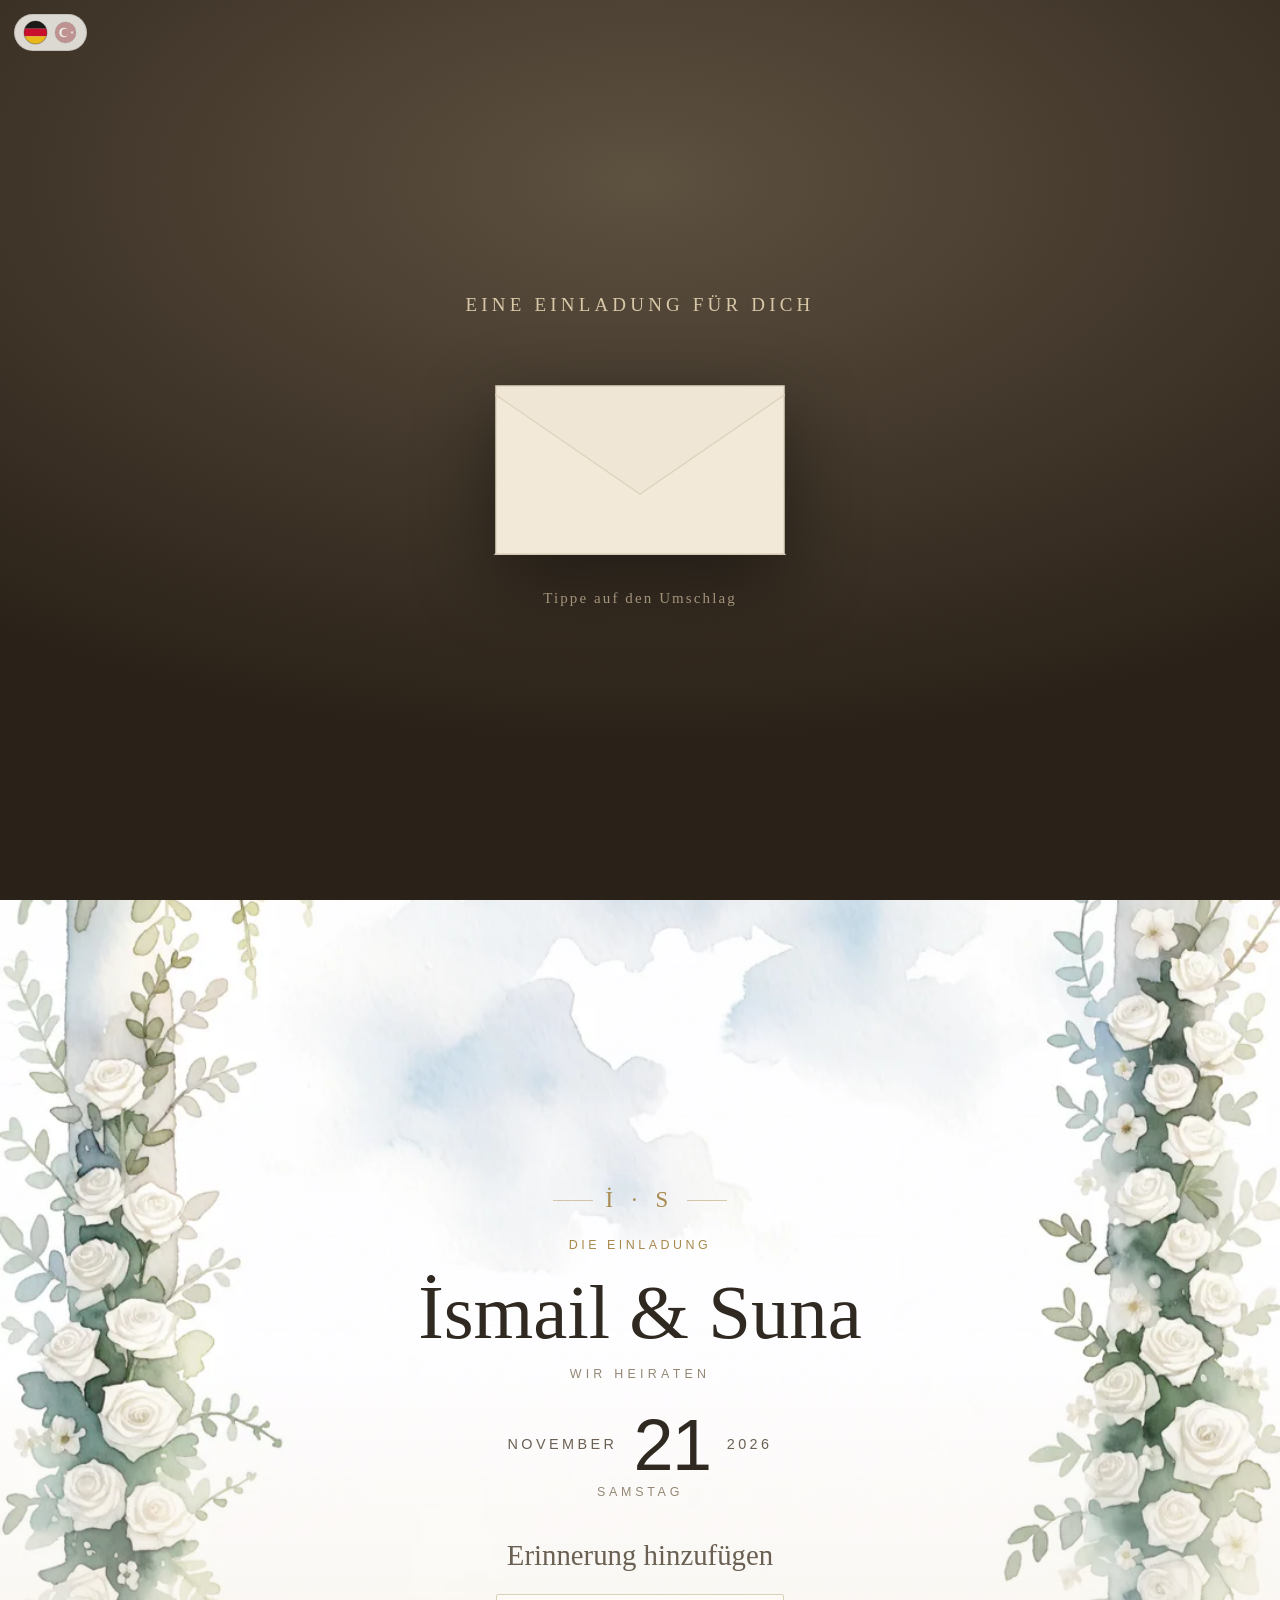
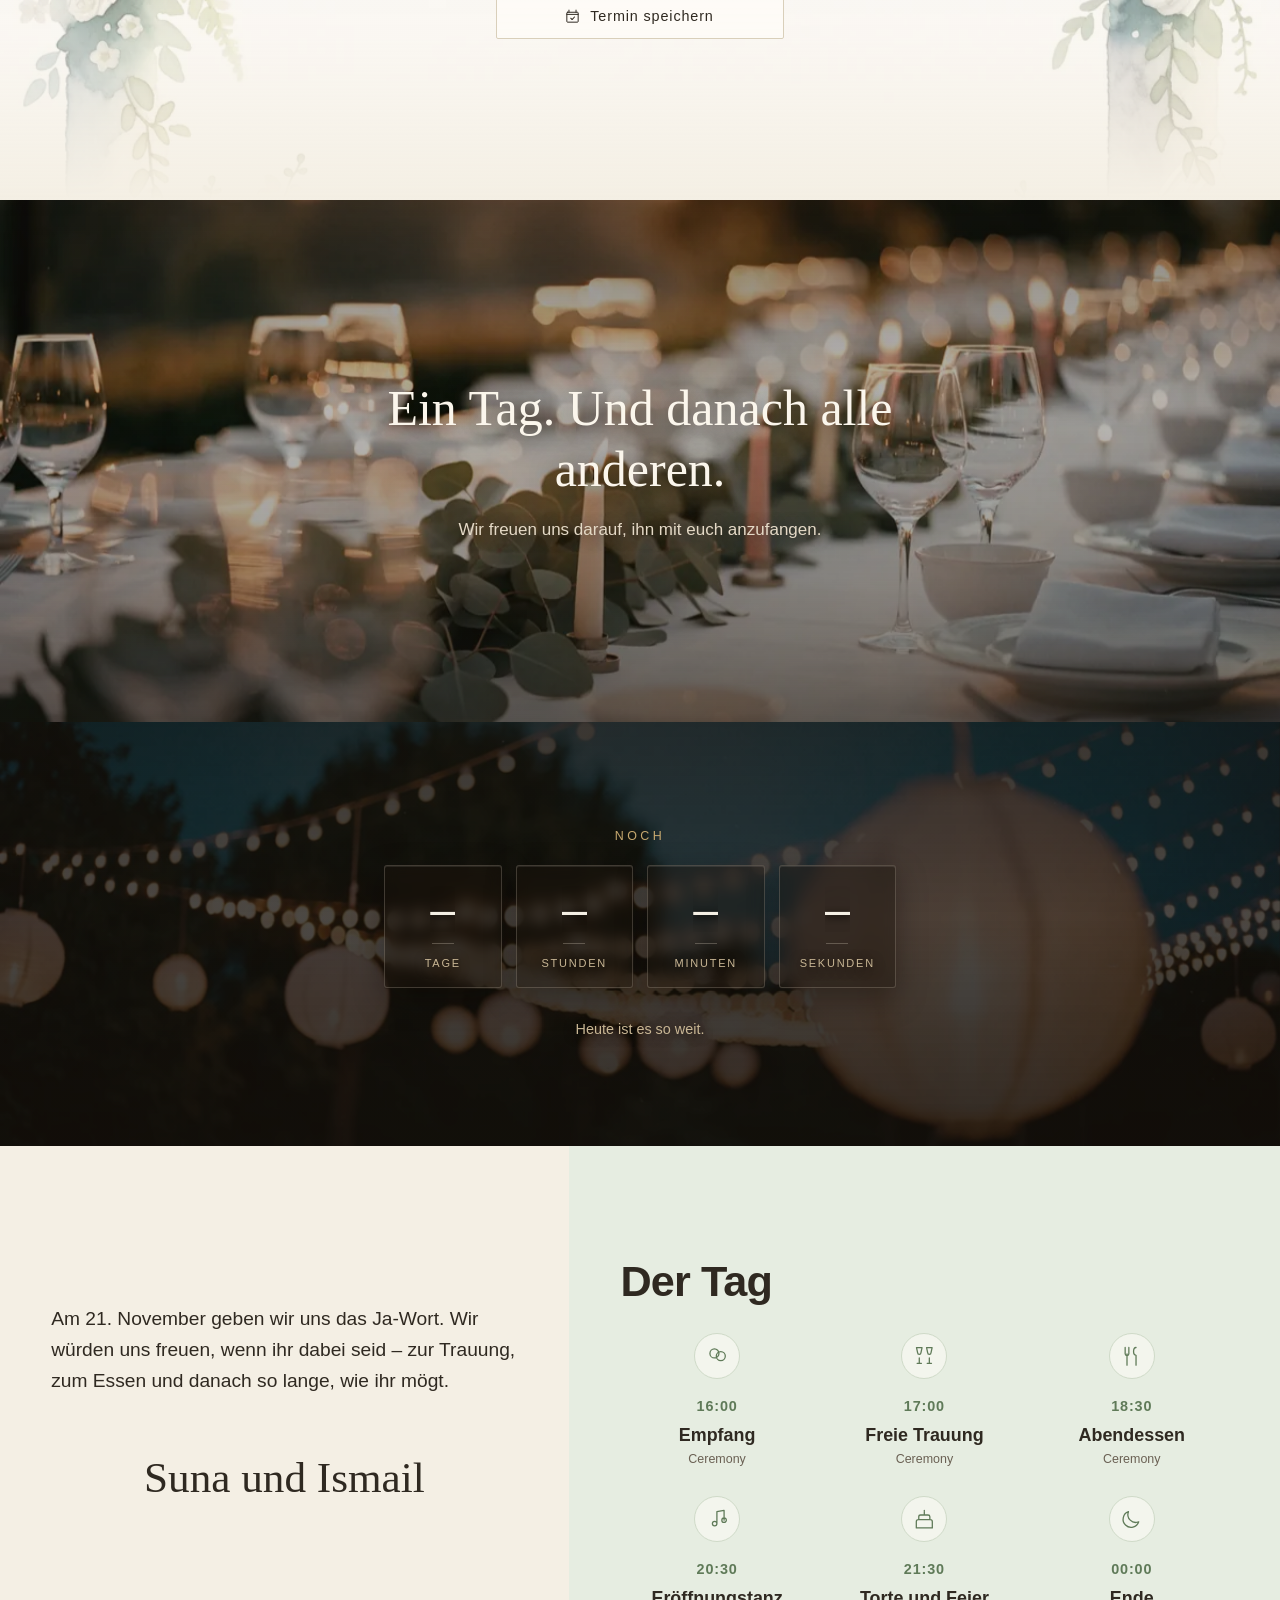
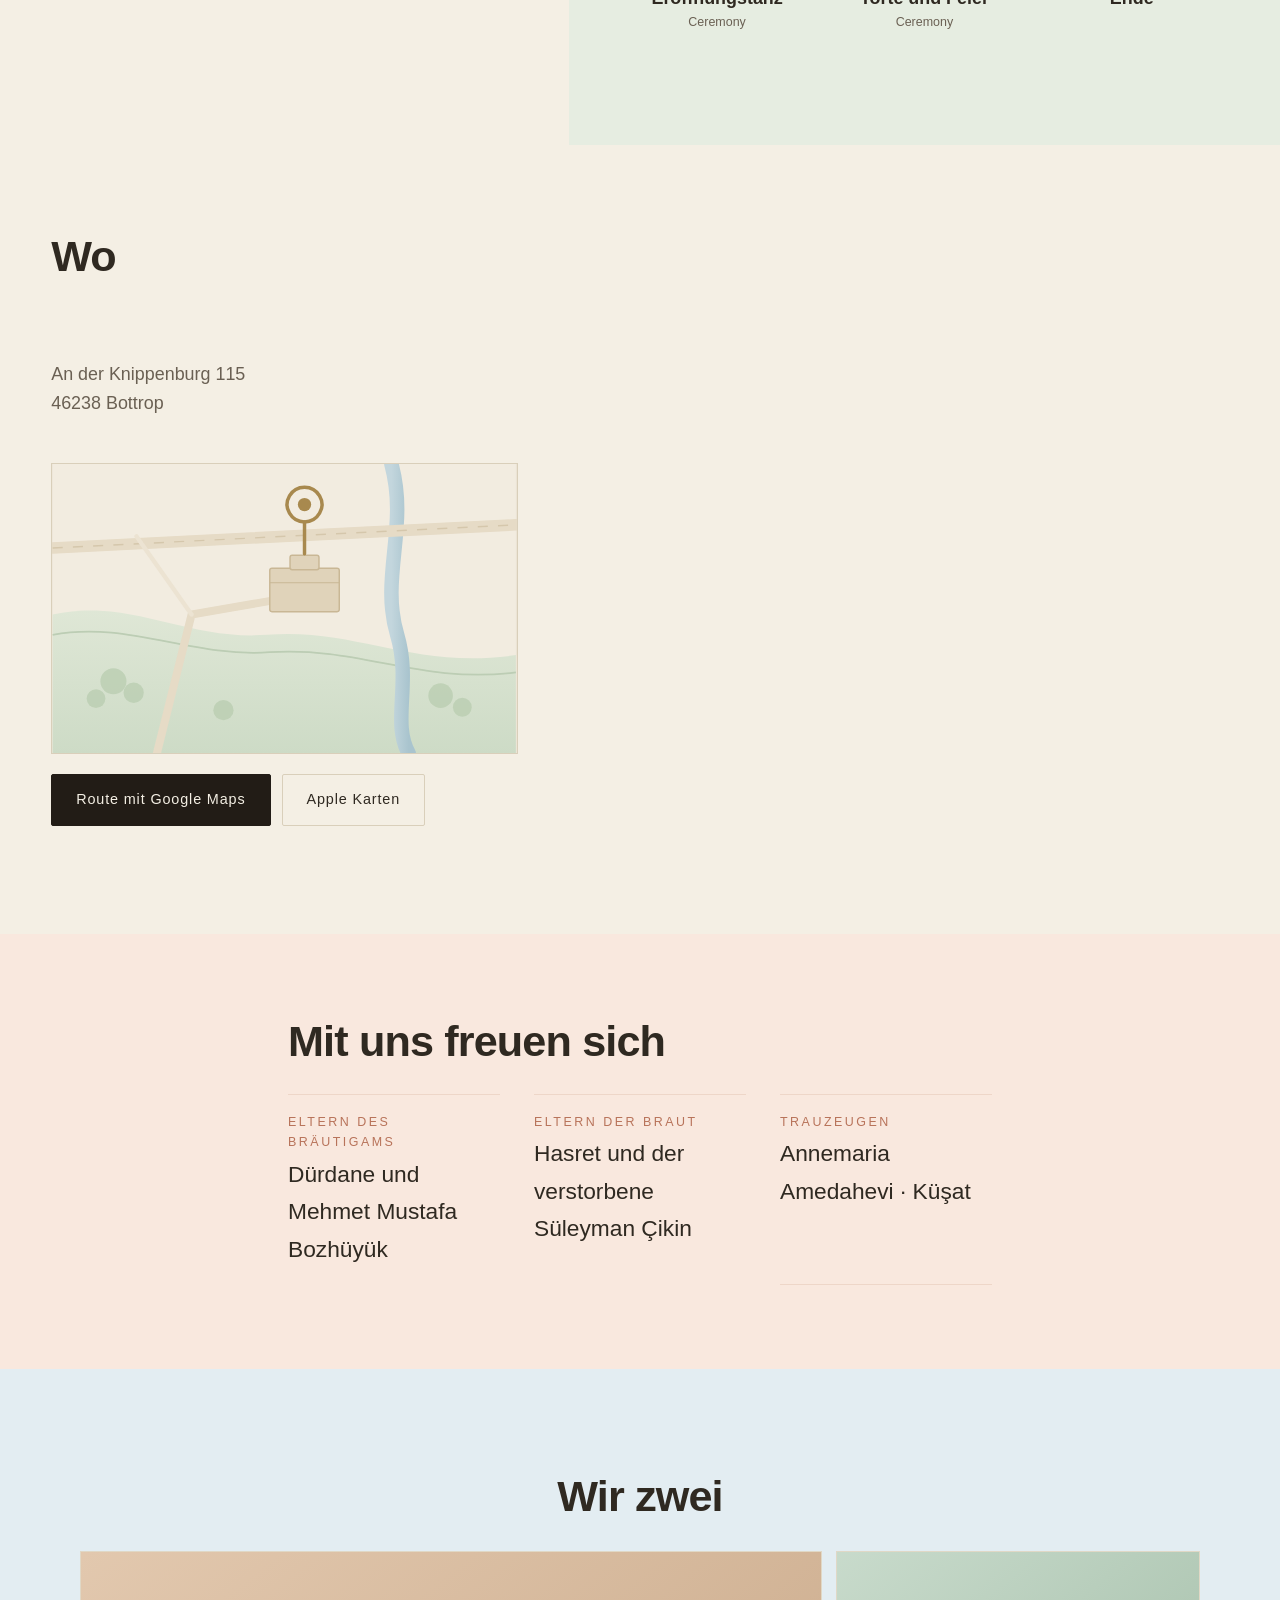
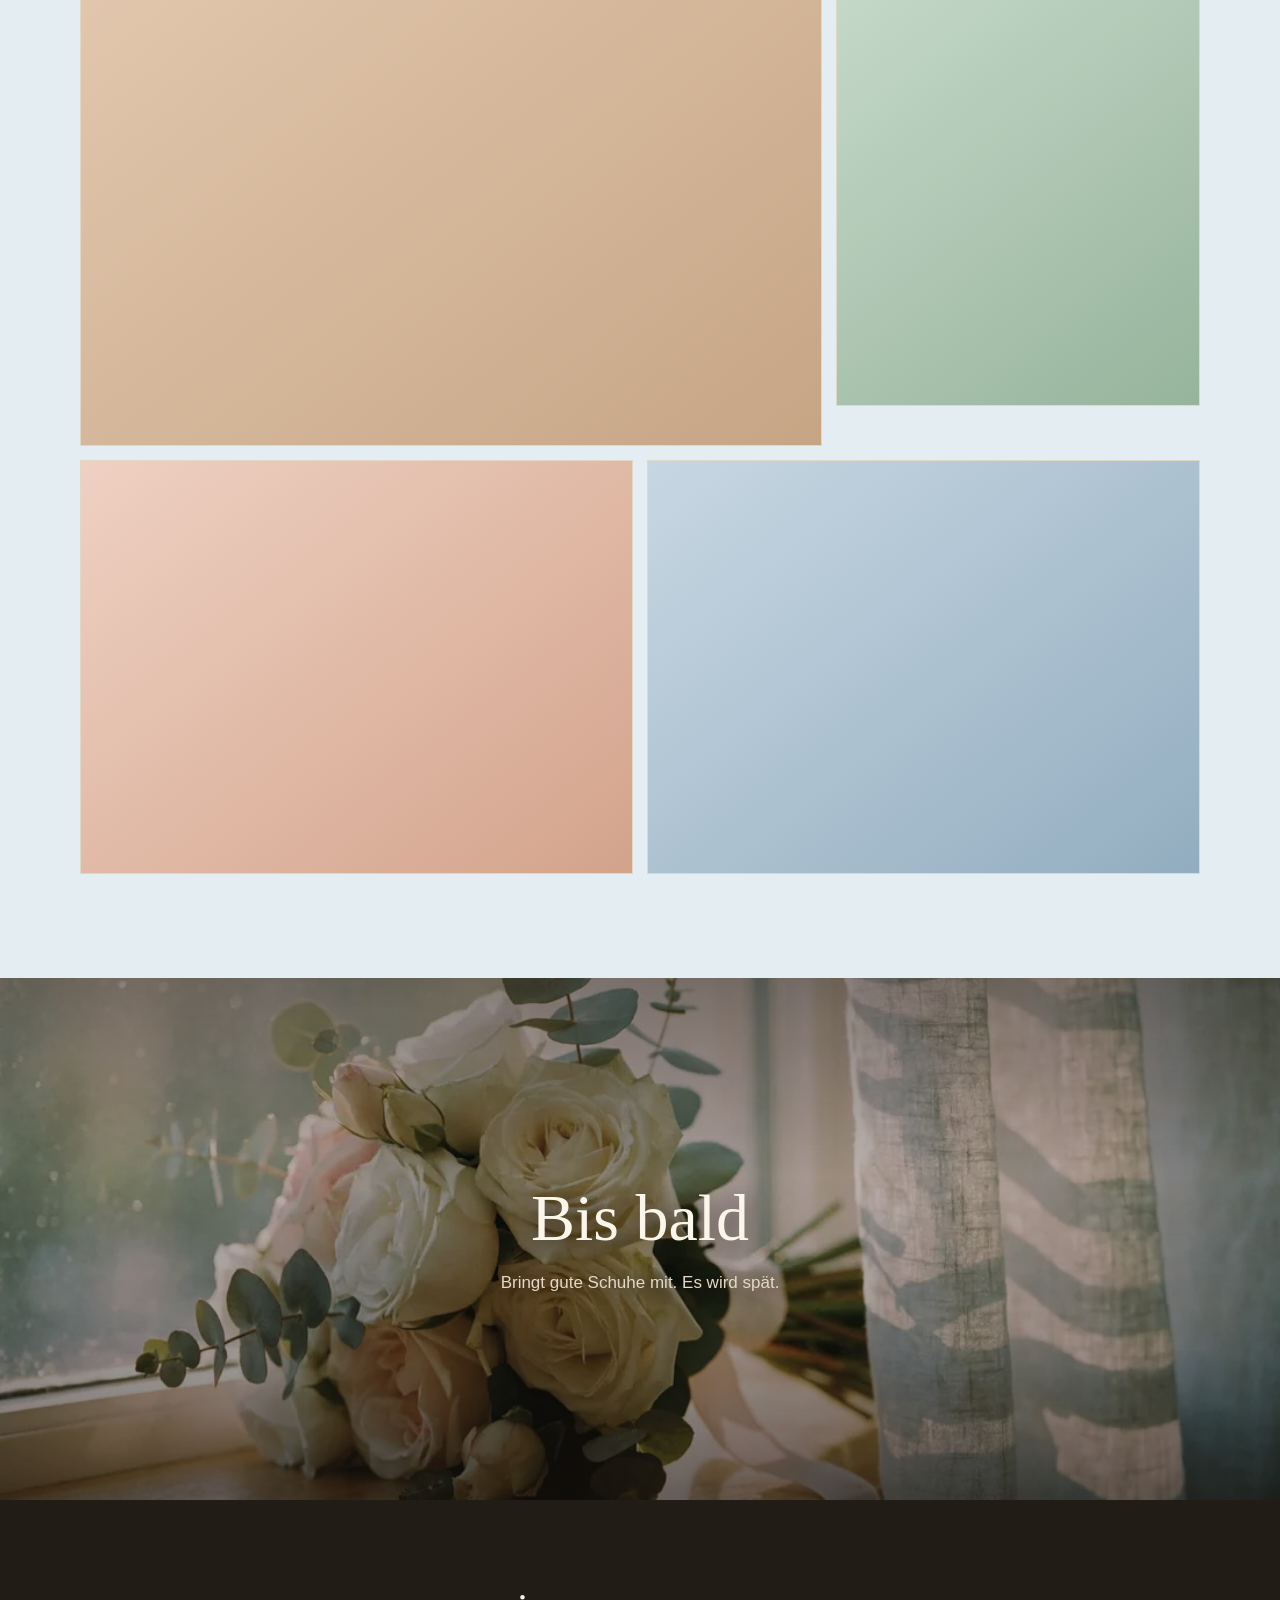
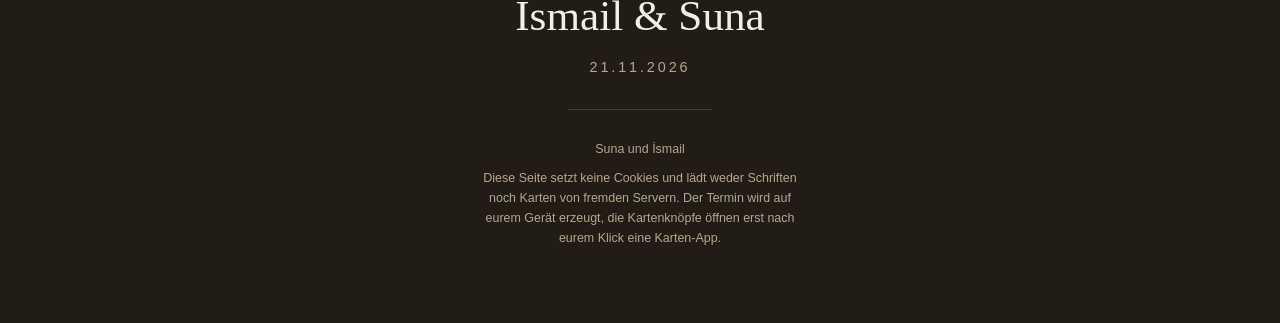
==== commit 8c0dc496: "Wagen fuhr rueckwaerts, Hero zeigte noch das Demo-Datum - Die generierte Vorlage hatte die Front ber" ====
--- a/index.html
+++ b/index.html
@@ -13,7 +13,7 @@
 <meta property="og:type" content="website">
 <meta property="og:site_name" content="Ismail &amp; Suna">
 <meta property="og:title" content="Ismail &amp; Suna — Wir heiraten">
-<meta property="og:description" content="1. Januar 2027 · Schloss Benrath, Düsseldorf. Hier ist unsere Einladung.">
+<meta property="og:description" content="21. November 2026 · Ceremony Eventlocation, Bottrop. Hier ist unsere Einladung.">
 <meta property="og:url" content="https://webstudiojp.github.io/hochzeitskarte-ismail/">
 <meta property="og:image" content="https://webstudiojp.github.io/hochzeitskarte-ismail/assets/img/vorschau.jpg">
 <meta property="og:image:width" content="1200">
@@ -34,8 +34,8 @@
   addEventListener('load', () => { if (!location.hash) window.scrollTo(0, 0); });
 }
 </script>
-<link rel="stylesheet" href="css/style.css?v=20260822121241">
-<link rel="stylesheet" href="css/karte.css?v=20260822121241">
+<link rel="stylesheet" href="css/style.css?v=20260822122945">
+<link rel="stylesheet" href="css/karte.css?v=20260822122945">
 </head>
 <body>
 
@@ -114,7 +114,7 @@
   <button id="skip" class="skip" hidden>Überspringen</button>
 
   <div class="hero-grund" aria-hidden="true">
-    <img src="assets/img/allee.webp?v=20260822121241" alt="" decoding="async">
+    <img src="assets/img/allee.webp?v=20260822122945" alt="" decoding="async">
   </div>
 
   <svg id="scene" class="scene" viewBox="0 0 1000 1800" preserveAspectRatio="xMidYMid slice" aria-hidden="true">
@@ -138,7 +138,7 @@
     </defs>
 
     <!-- Die Allee -->
-    <image href="assets/img/allee.webp?v=20260822121241" x="0" y="0" width="1000" height="1800"
+    <image href="assets/img/allee.webp?v=20260822122945" x="0" y="0" width="1000" height="1800"
            preserveAspectRatio="xMidYMid slice"/>
 
     <!-- Perlen, die aus dem Heck rieseln -->
@@ -162,7 +162,7 @@
            ein zweites, dunkles Auto. -->
       <ellipse cx="22" cy="48" rx="102" ry="262" fill="#120d07" opacity=".34" filter="url(#weich)"/>
       <g filter="url(#tempo)">
-        <image href="assets/img/wagen.webp?v=20260822121241" x="-150" y="-320" width="300" height="639"/>
+        <image href="assets/img/wagen.webp?v=20260822122945" x="-150" y="-320" width="300" height="639"/>
       </g>
     </g>
 
@@ -172,7 +172,7 @@
 
   <div class="hero-caption" id="hero-caption">
     <p class="hc-line">wir heiraten</p>
-    <p class="hc-date" id="hc-date">01. Januar 2027</p>
+    <p class="hc-date" id="hc-date">21. November 2026</p>
   </div>
 
   <div class="scroll-cue" id="scroll-cue">
@@ -185,7 +185,7 @@
   <!-- ---------- Kopf der Karte ---------- -->
   <section class="sek kopf" id="sek-kopf">
     <div class="kulisse" aria-hidden="true">
-      <img class="kulisse-grund" data-px="5" src="assets/img/rahmen.webp?v=20260822121241" alt="" loading="eager" decoding="async">
+      <img class="kulisse-grund" data-px="5" src="assets/img/rahmen.webp?v=20260822122945" alt="" loading="eager" decoding="async">
       <div class="tauben" id="tauben"></div>
       <div class="falterfeld" id="falterfeld"></div>
       <span class="kulisse-schleier"></span>
@@ -216,7 +216,7 @@
   </section>
   <!-- ---------- Ein Bild, das die Seite einmal aufreisst ---------- -->
   <section class="grossbild" id="sek-zitat" aria-label="Bildmoment">
-    <img class="gb-bild" data-px="8" src="assets/img/g4-tafel.webp?v=20260822121241" alt="" loading="lazy" decoding="async">
+    <img class="gb-bild" data-px="8" src="assets/img/g4-tafel.webp?v=20260822122945" alt="" loading="lazy" decoding="async">
     <span class="gb-schleier"></span>
     <div class="gb-text">
       <p class="gb-gross rv" data-rv="1" id="zitat-gross"></p>
@@ -225,7 +225,7 @@
   </section>
   <!-- ---------- Countdown (Kontrastmoment, volle Breite) ---------- -->
   <section class="sek-breit countdown" id="sek-countdown" aria-label="Countdown">
-    <img class="cd-grund" data-px="7" src="assets/img/g5-lichter.webp?v=20260822121241" alt="" loading="lazy" decoding="async">
+    <img class="cd-grund" data-px="7" src="assets/img/g5-lichter.webp?v=20260822122945" alt="" loading="lazy" decoding="async">
     <span class="cd-schleier"></span>
     <p class="ueberzeile hell" id="cd-ueber">Noch</p>
     <div class="cd-reihe" id="cd-reihe" role="timer" aria-live="off">
@@ -282,7 +282,7 @@
   </section>
   <!-- ---------- Abschied ---------- -->
   <section class="grossbild abschied" id="sek-abschied" aria-label="Abschied">
-    <img class="gb-bild" data-px="8" src="assets/img/g1-strauss.webp?v=20260822121241" alt="" loading="lazy" decoding="async">
+    <img class="gb-bild" data-px="8" src="assets/img/g1-strauss.webp?v=20260822122945" alt="" loading="lazy" decoding="async">
     <span class="gb-schleier"></span>
     <div class="gb-text">
       <p class="ab-gross rv" data-rv="1" id="abschied-gross"></p>
@@ -315,8 +315,8 @@
   <p class="lupe-text" id="lupe-text"></p>
 </div>
 
-<script src="js/config.js?v=20260822121241"></script>
-<script src="js/hero.js?v=20260822121241"></script>
-<script src="js/karte.js?v=20260822121241"></script>
+<script src="js/config.js?v=20260822122945"></script>
+<script src="js/hero.js?v=20260822122945"></script>
+<script src="js/karte.js?v=20260822122945"></script>
 </body>
 </html>
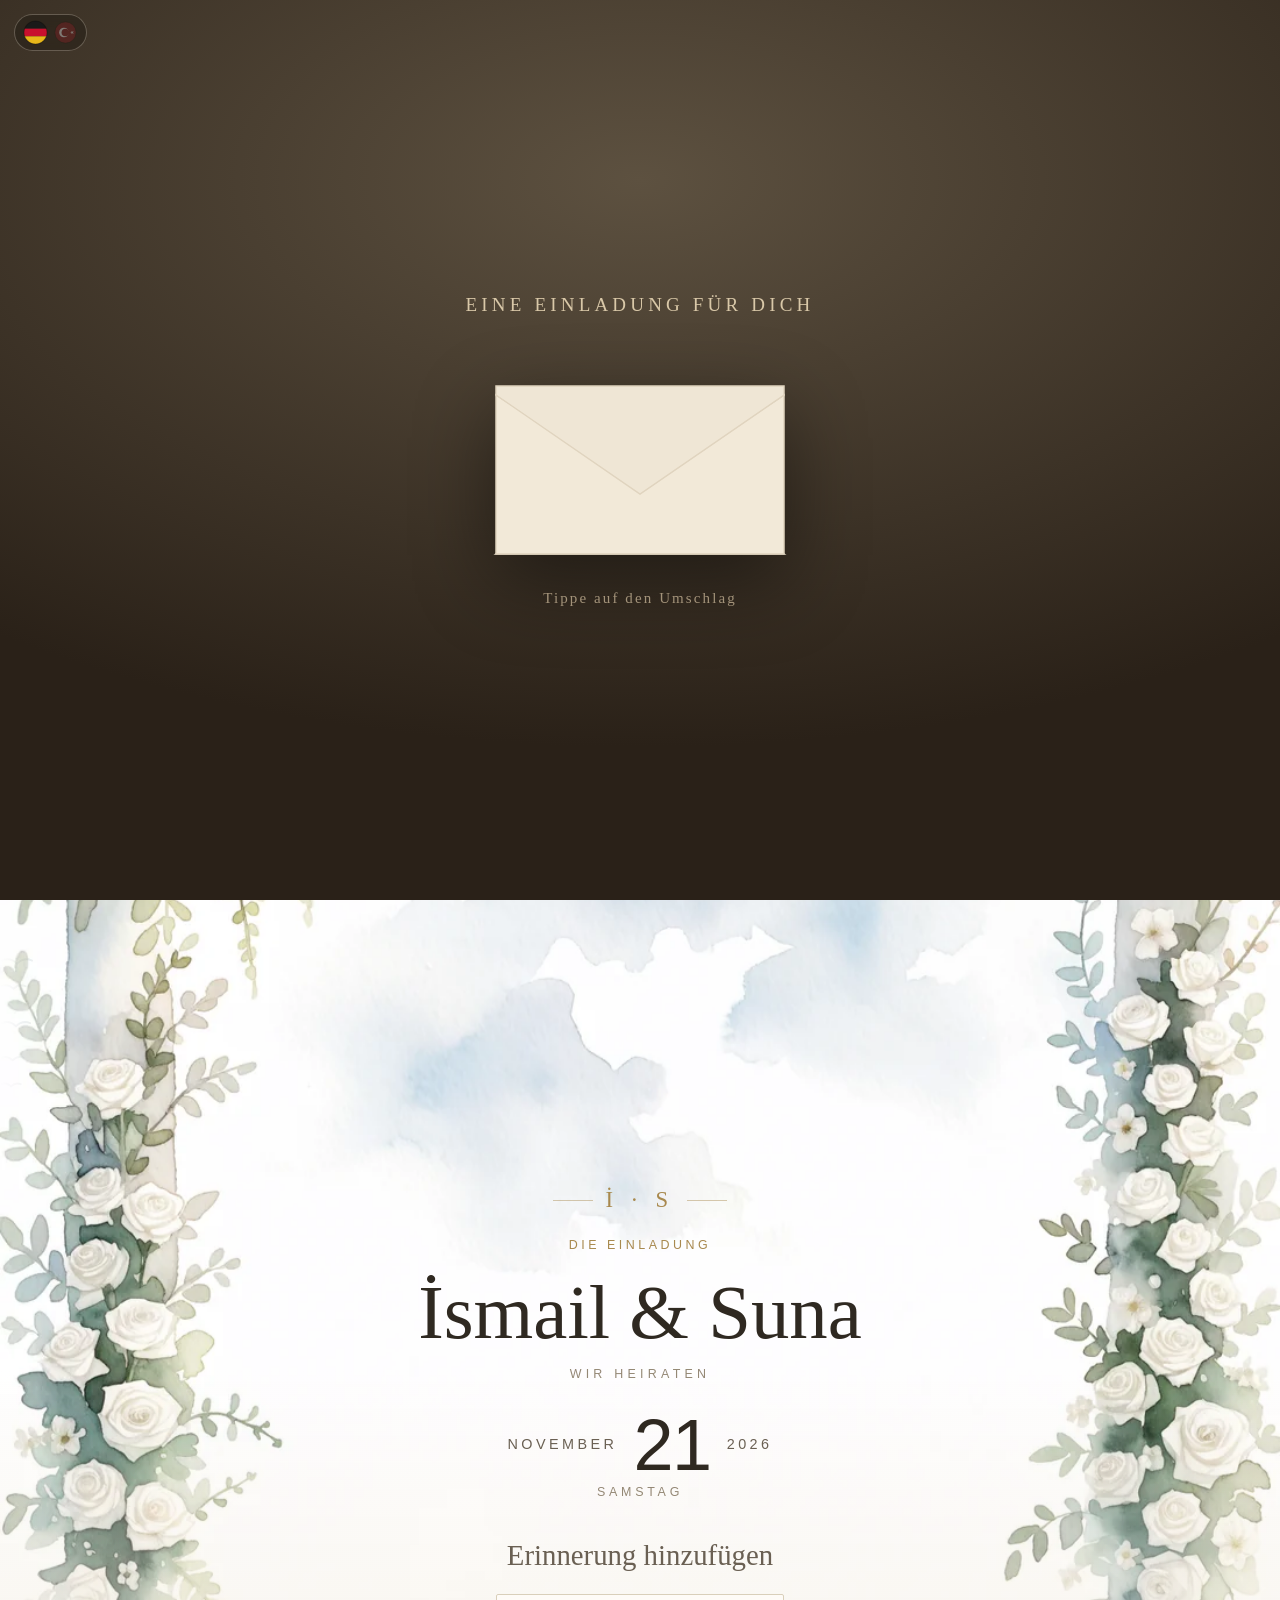
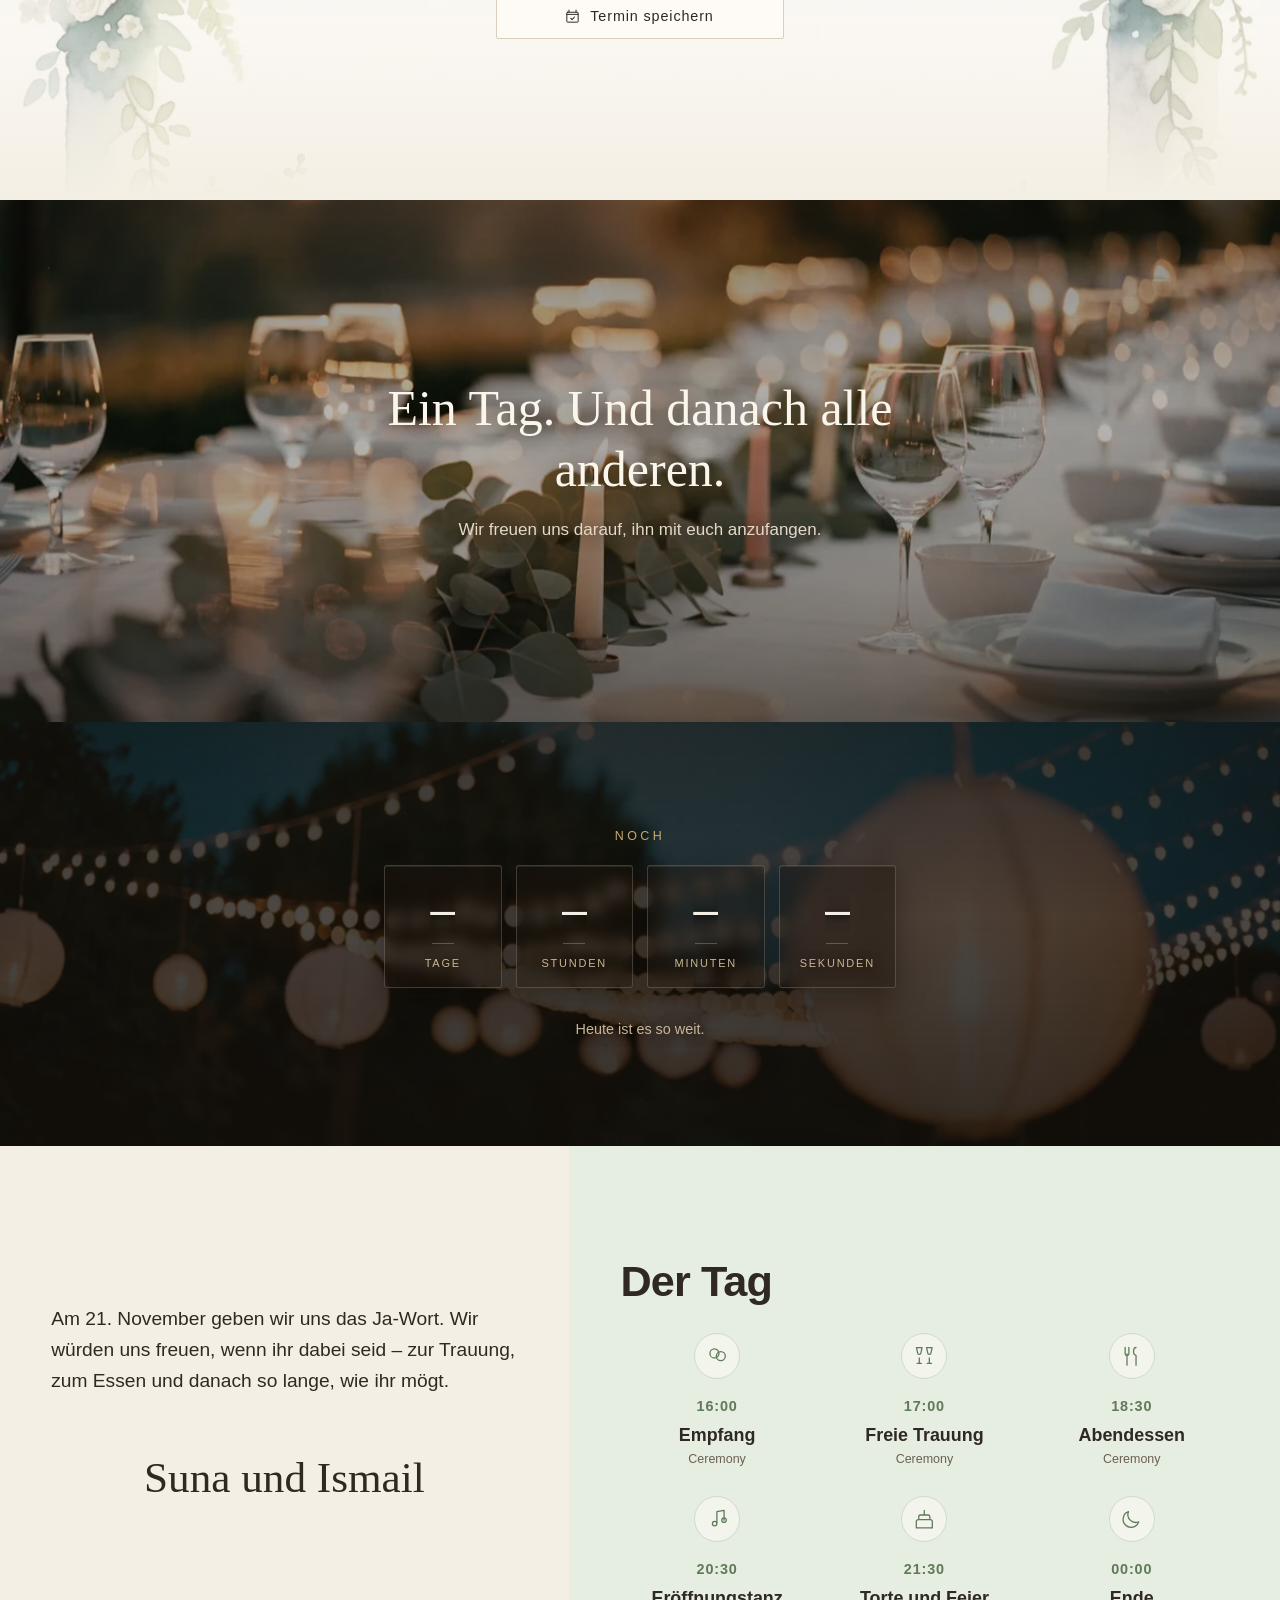
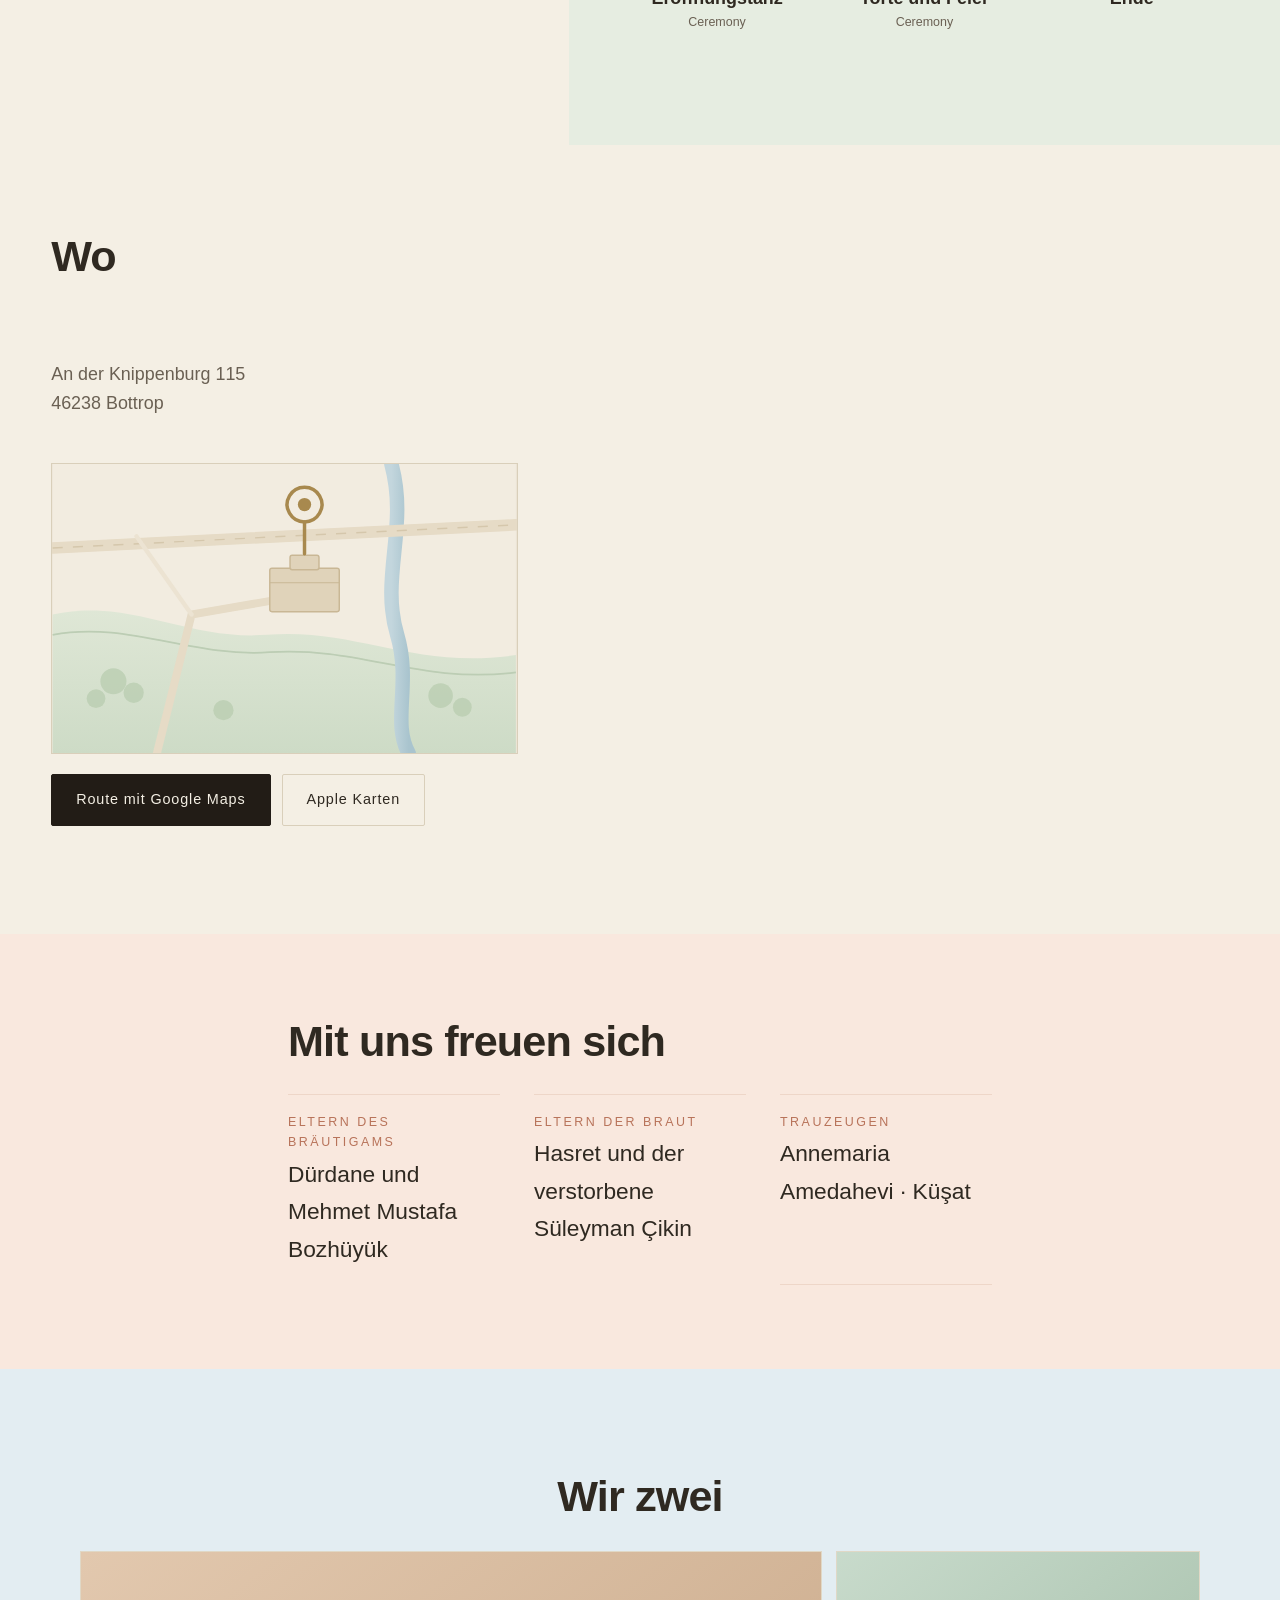
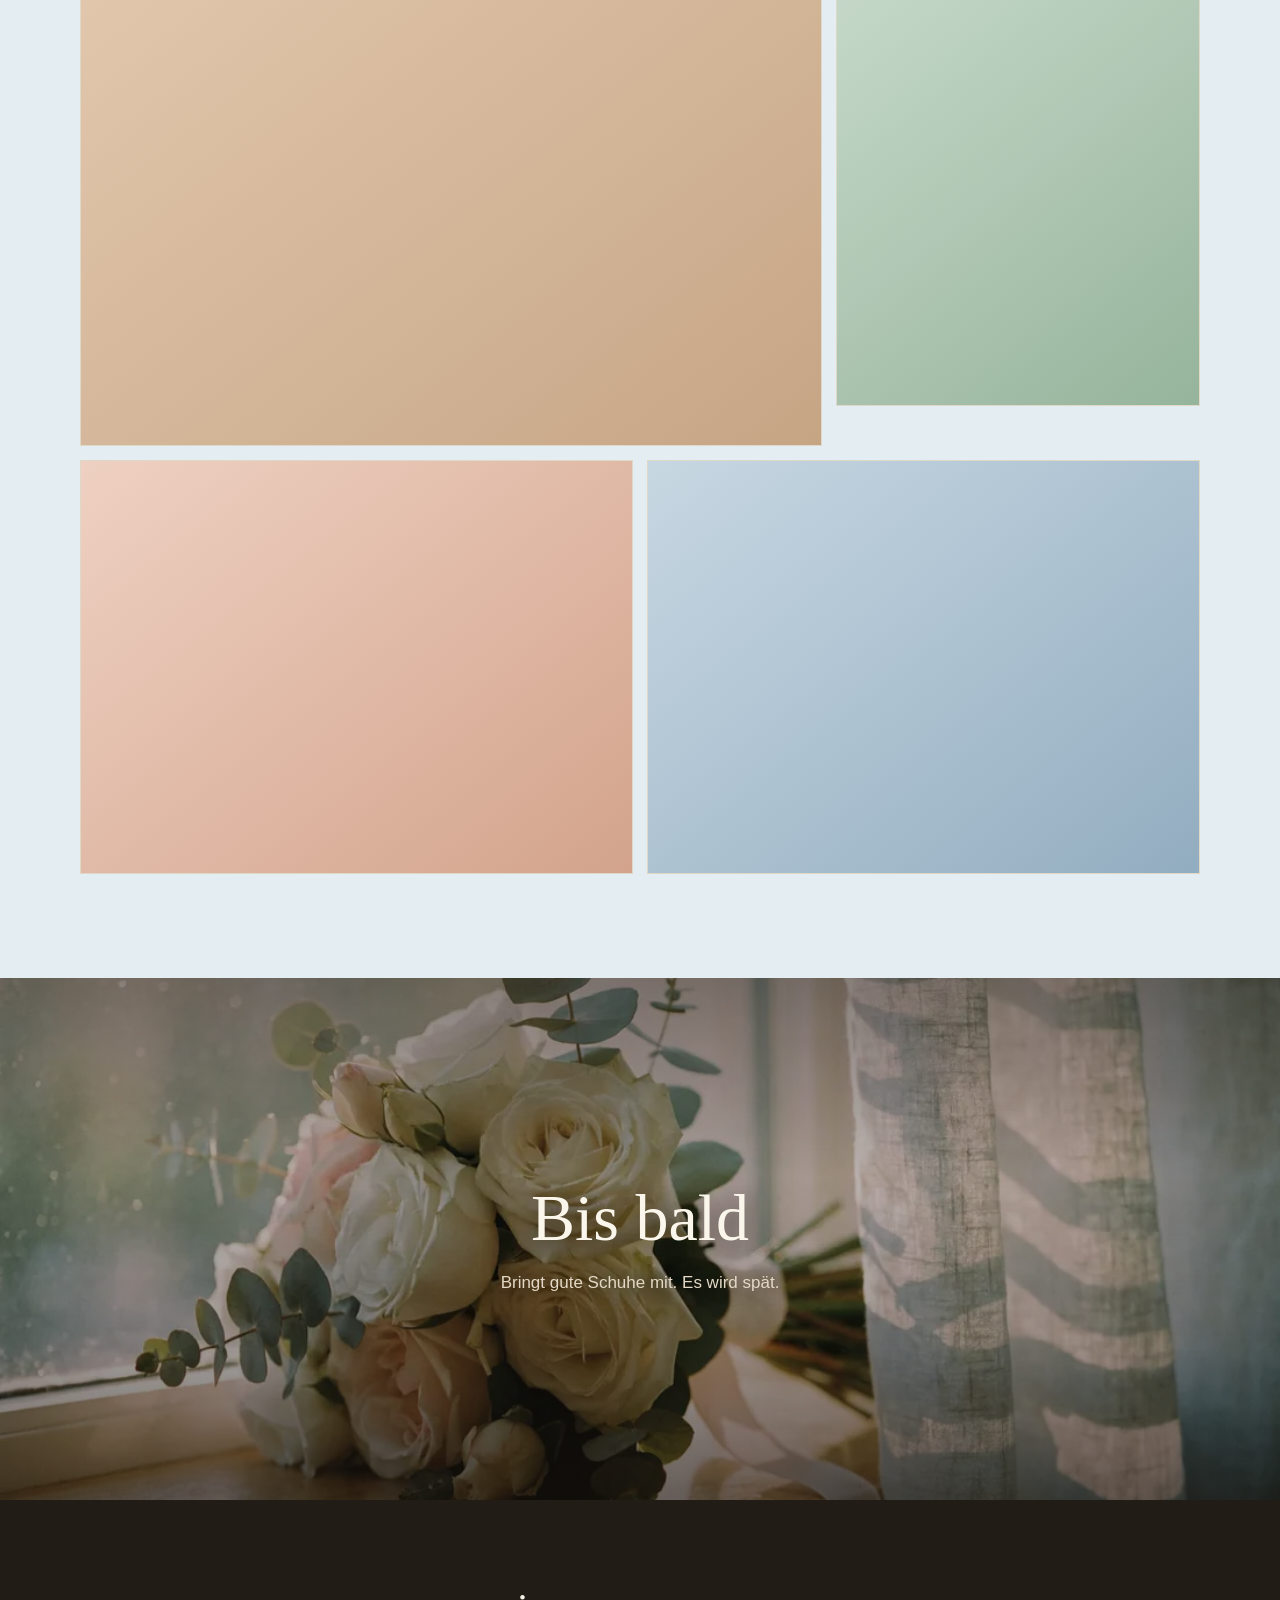
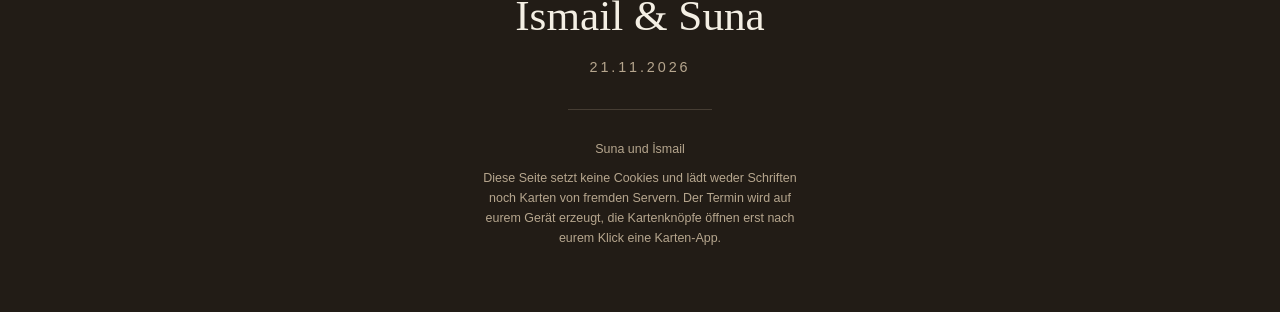
==== commit 1907cf73: "Fusszeile: Demo-Hinweis auch aus dem HTML entfernt Version 202608221244  Co-Authored-By: Claude Opus" ====
--- a/index.html
+++ b/index.html
@@ -34,8 +34,8 @@
   addEventListener('load', () => { if (!location.hash) window.scrollTo(0, 0); });
 }
 </script>
-<link rel="stylesheet" href="css/style.css?v=20260822122945">
-<link rel="stylesheet" href="css/karte.css?v=20260822122945">
+<link rel="stylesheet" href="css/style.css?v=202608221244">
+<link rel="stylesheet" href="css/karte.css?v=202608221244">
 </head>
 <body>
 
@@ -114,7 +114,7 @@
   <button id="skip" class="skip" hidden>Überspringen</button>
 
   <div class="hero-grund" aria-hidden="true">
-    <img src="assets/img/allee.webp?v=20260822122945" alt="" decoding="async">
+    <img src="assets/img/allee.webp?v=202608221244" alt="" decoding="async">
   </div>
 
   <svg id="scene" class="scene" viewBox="0 0 1000 1800" preserveAspectRatio="xMidYMid slice" aria-hidden="true">
@@ -138,7 +138,7 @@
     </defs>
 
     <!-- Die Allee -->
-    <image href="assets/img/allee.webp?v=20260822122945" x="0" y="0" width="1000" height="1800"
+    <image href="assets/img/allee.webp?v=202608221244" x="0" y="0" width="1000" height="1800"
            preserveAspectRatio="xMidYMid slice"/>
 
     <!-- Perlen, die aus dem Heck rieseln -->
@@ -162,7 +162,7 @@
            ein zweites, dunkles Auto. -->
       <ellipse cx="22" cy="48" rx="102" ry="262" fill="#120d07" opacity=".34" filter="url(#weich)"/>
       <g filter="url(#tempo)">
-        <image href="assets/img/wagen.webp?v=20260822122945" x="-150" y="-320" width="300" height="639"/>
+        <image href="assets/img/wagen.webp?v=202608221244" x="-150" y="-320" width="300" height="639"/>
       </g>
     </g>
 
@@ -185,7 +185,7 @@
   <!-- ---------- Kopf der Karte ---------- -->
   <section class="sek kopf" id="sek-kopf">
     <div class="kulisse" aria-hidden="true">
-      <img class="kulisse-grund" data-px="5" src="assets/img/rahmen.webp?v=20260822122945" alt="" loading="eager" decoding="async">
+      <img class="kulisse-grund" data-px="5" src="assets/img/rahmen.webp?v=202608221244" alt="" loading="eager" decoding="async">
       <div class="tauben" id="tauben"></div>
       <div class="falterfeld" id="falterfeld"></div>
       <span class="kulisse-schleier"></span>
@@ -216,7 +216,7 @@
   </section>
   <!-- ---------- Ein Bild, das die Seite einmal aufreisst ---------- -->
   <section class="grossbild" id="sek-zitat" aria-label="Bildmoment">
-    <img class="gb-bild" data-px="8" src="assets/img/g4-tafel.webp?v=20260822122945" alt="" loading="lazy" decoding="async">
+    <img class="gb-bild" data-px="8" src="assets/img/g4-tafel.webp?v=202608221244" alt="" loading="lazy" decoding="async">
     <span class="gb-schleier"></span>
     <div class="gb-text">
       <p class="gb-gross rv" data-rv="1" id="zitat-gross"></p>
@@ -225,7 +225,7 @@
   </section>
   <!-- ---------- Countdown (Kontrastmoment, volle Breite) ---------- -->
   <section class="sek-breit countdown" id="sek-countdown" aria-label="Countdown">
-    <img class="cd-grund" data-px="7" src="assets/img/g5-lichter.webp?v=20260822122945" alt="" loading="lazy" decoding="async">
+    <img class="cd-grund" data-px="7" src="assets/img/g5-lichter.webp?v=202608221244" alt="" loading="lazy" decoding="async">
     <span class="cd-schleier"></span>
     <p class="ueberzeile hell" id="cd-ueber">Noch</p>
     <div class="cd-reihe" id="cd-reihe" role="timer" aria-live="off">
@@ -282,7 +282,7 @@
   </section>
   <!-- ---------- Abschied ---------- -->
   <section class="grossbild abschied" id="sek-abschied" aria-label="Abschied">
-    <img class="gb-bild" data-px="8" src="assets/img/g1-strauss.webp?v=20260822122945" alt="" loading="lazy" decoding="async">
+    <img class="gb-bild" data-px="8" src="assets/img/g1-strauss.webp?v=202608221244" alt="" loading="lazy" decoding="async">
     <span class="gb-schleier"></span>
     <div class="gb-text">
       <p class="ab-gross rv" data-rv="1" id="abschied-gross"></p>
@@ -296,7 +296,6 @@
     <hr class="linie">
     <p class="fuss-klein" id="f-recht"></p>
     <p class="fuss-klein" id="f-hoster"></p>
-    <p class="fuss-demo" id="f-demo">Demo-Karte von JP Webstudio, gehostet auf GitHub Pages.</p>
   </footer>
 </main>
 
@@ -315,8 +314,8 @@
   <p class="lupe-text" id="lupe-text"></p>
 </div>
 
-<script src="js/config.js?v=20260822122945"></script>
-<script src="js/hero.js?v=20260822122945"></script>
-<script src="js/karte.js?v=20260822122945"></script>
+<script src="js/config.js?v=202608221244"></script>
+<script src="js/hero.js?v=202608221244"></script>
+<script src="js/karte.js?v=202608221244"></script>
 </body>
 </html>
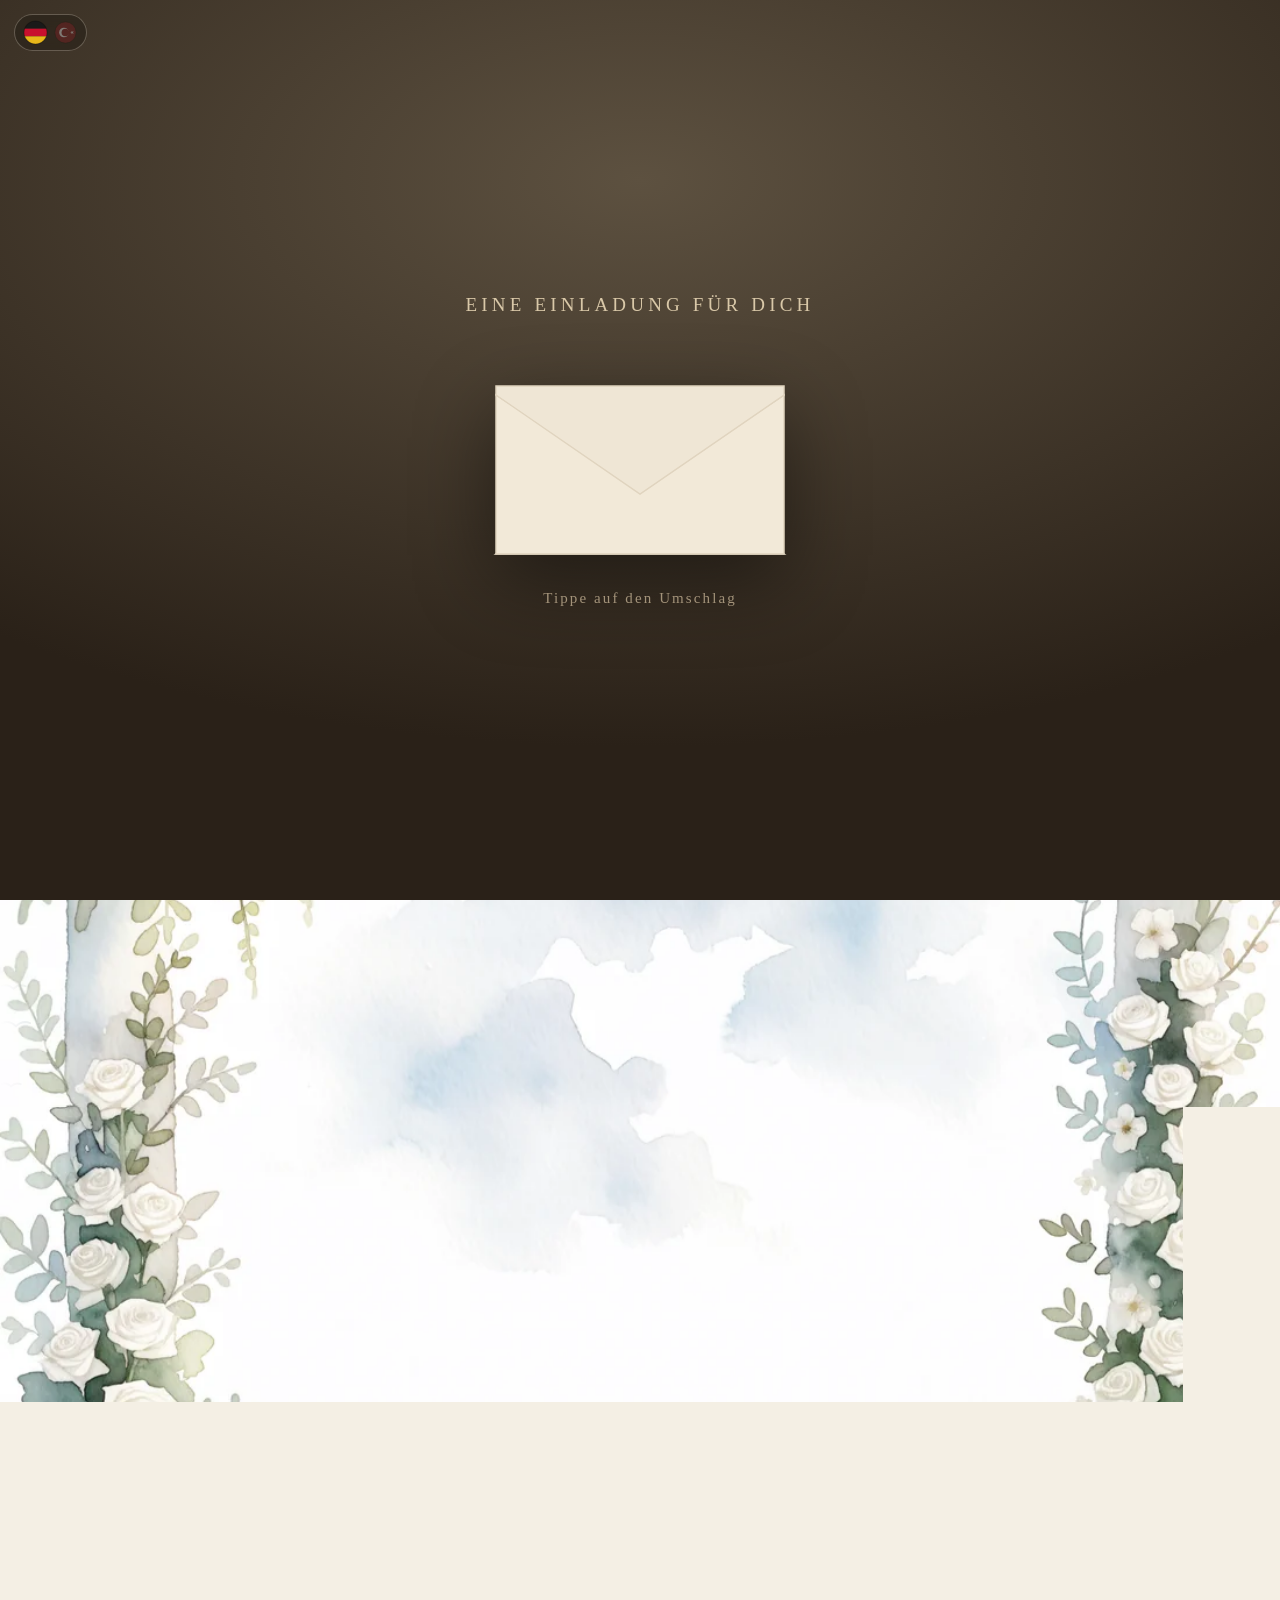
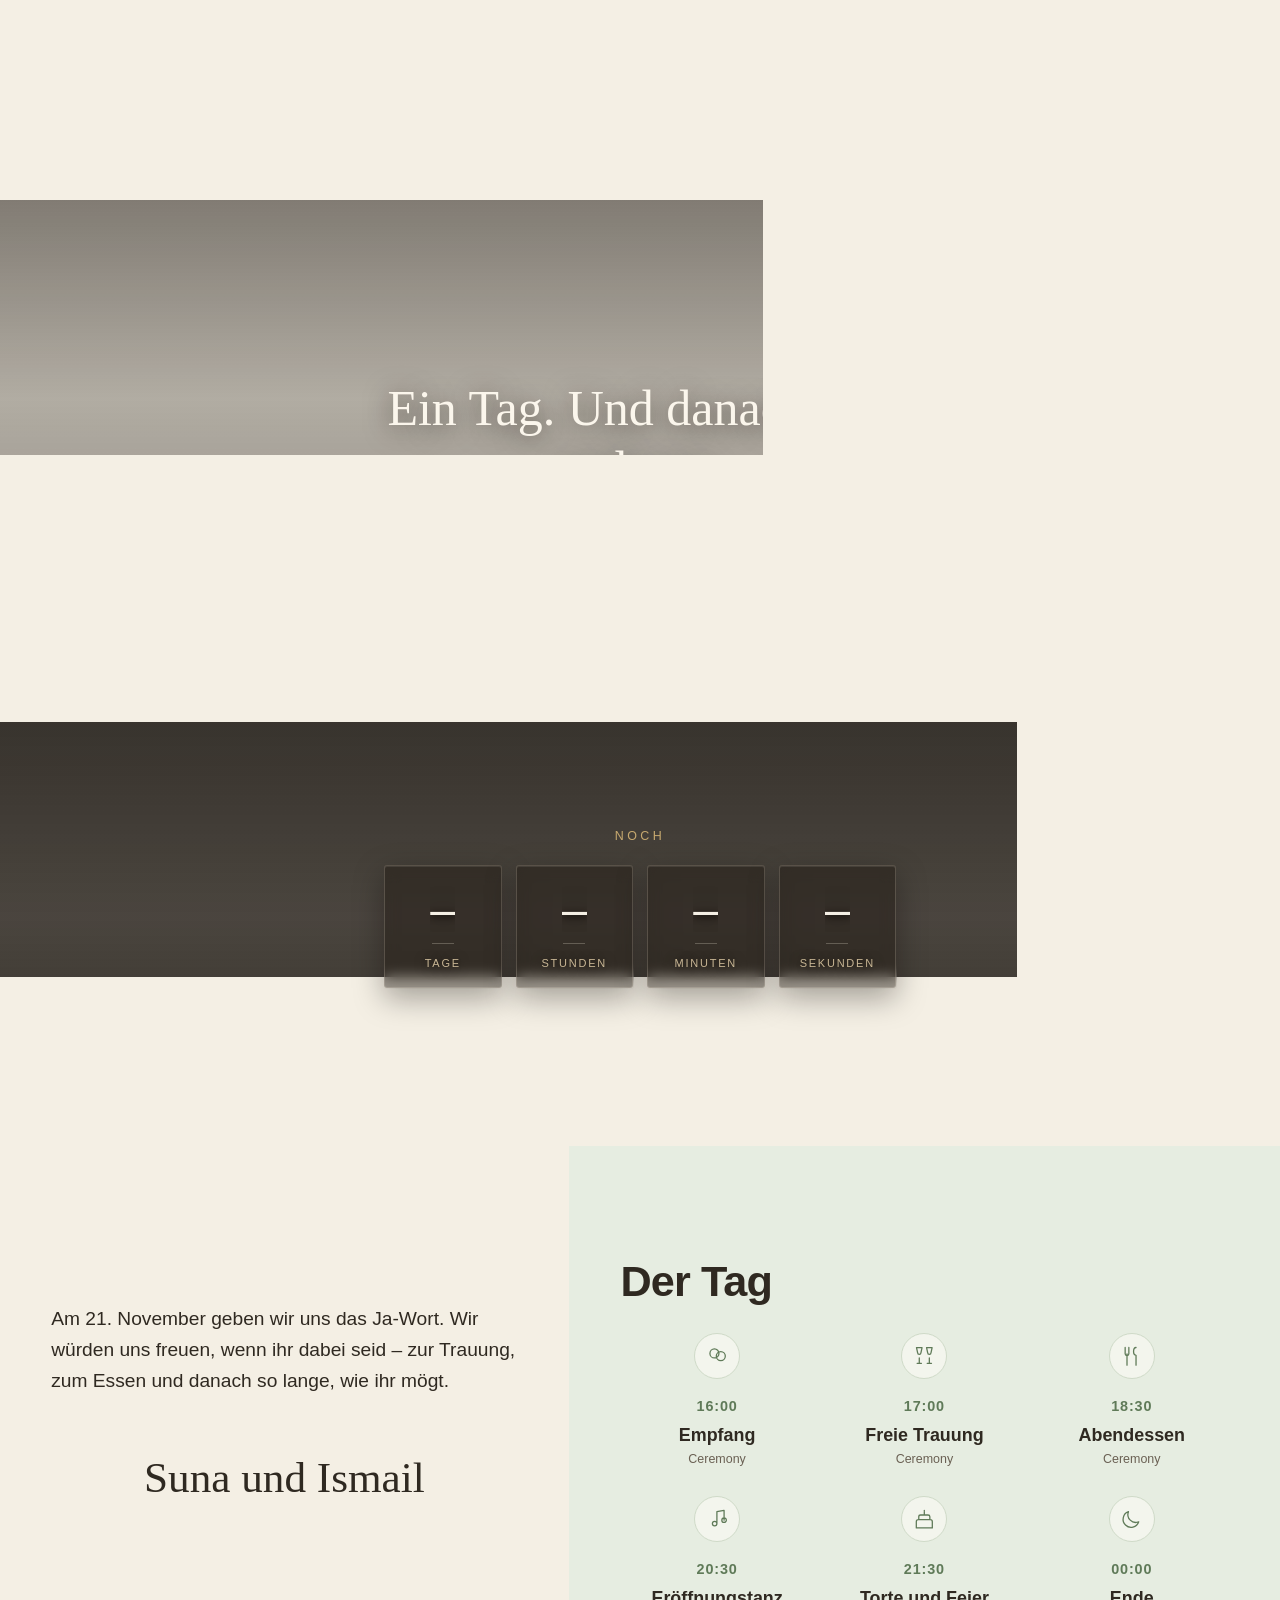
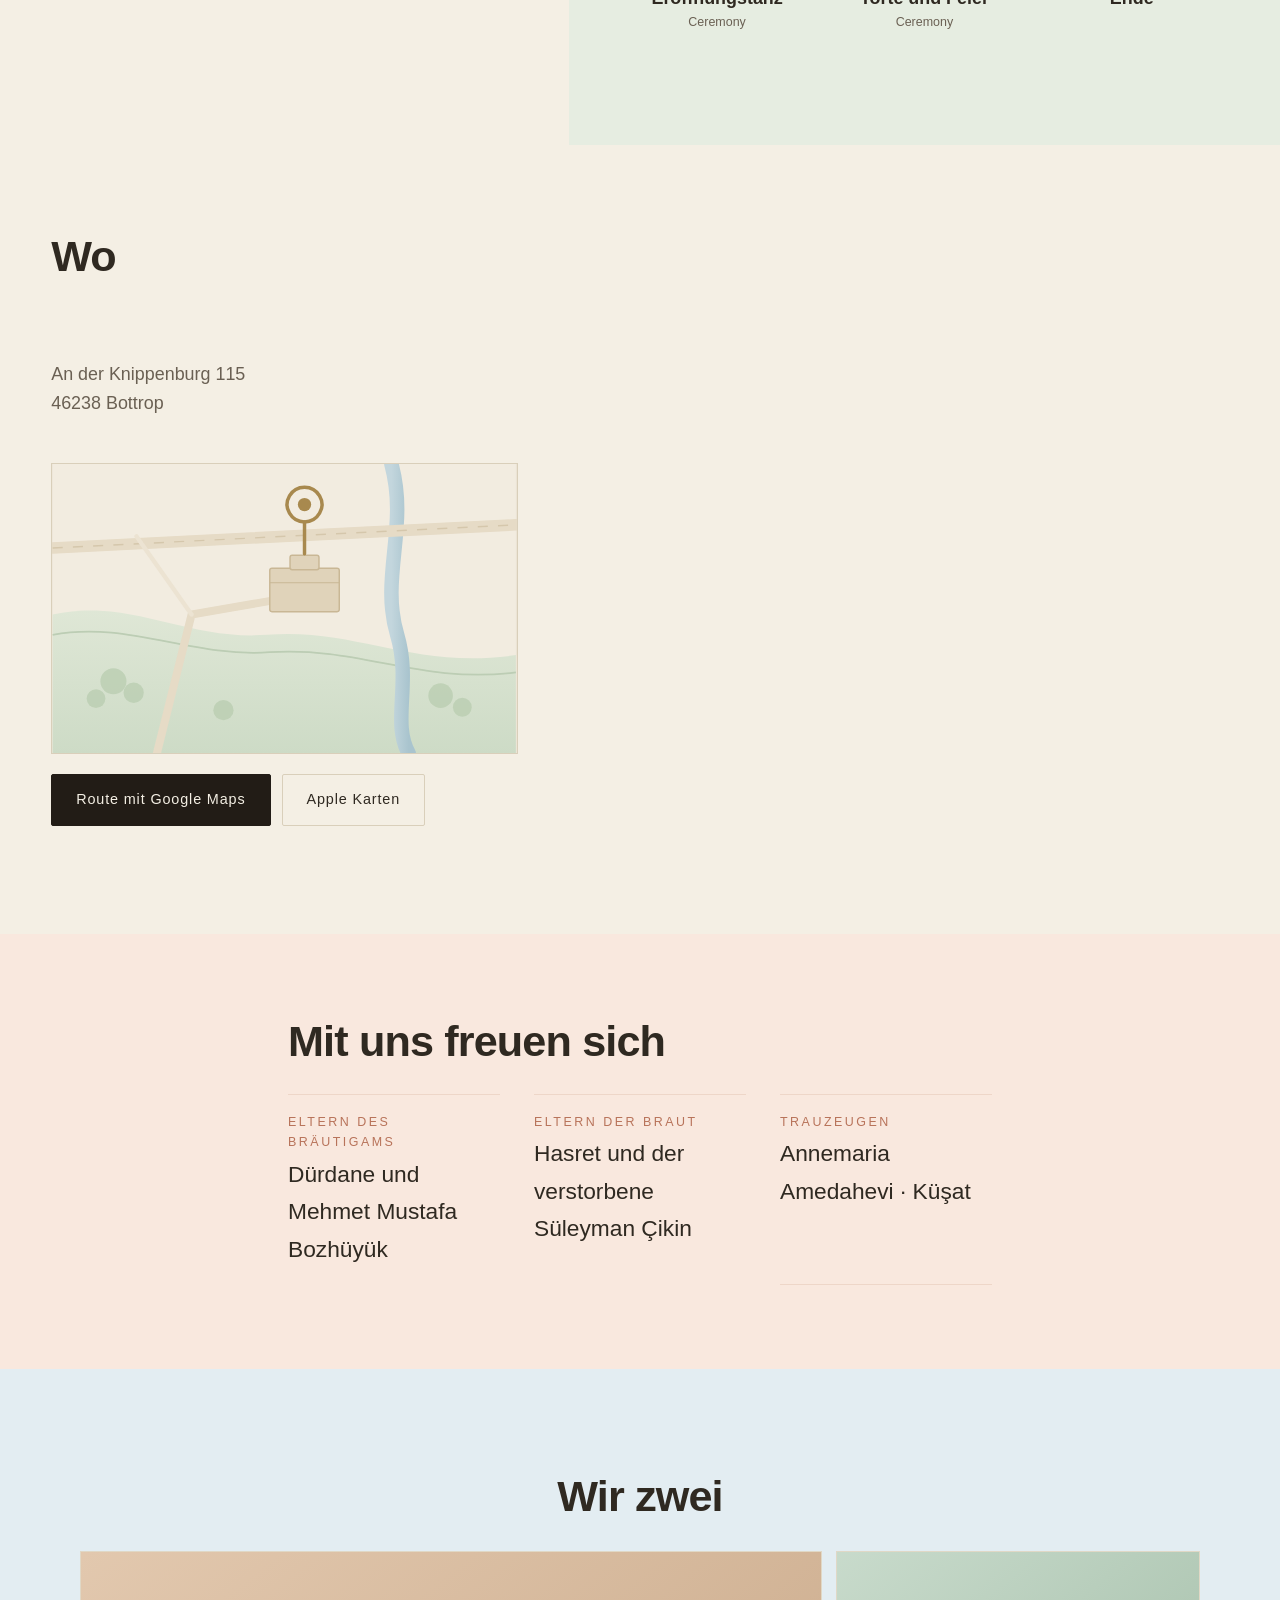
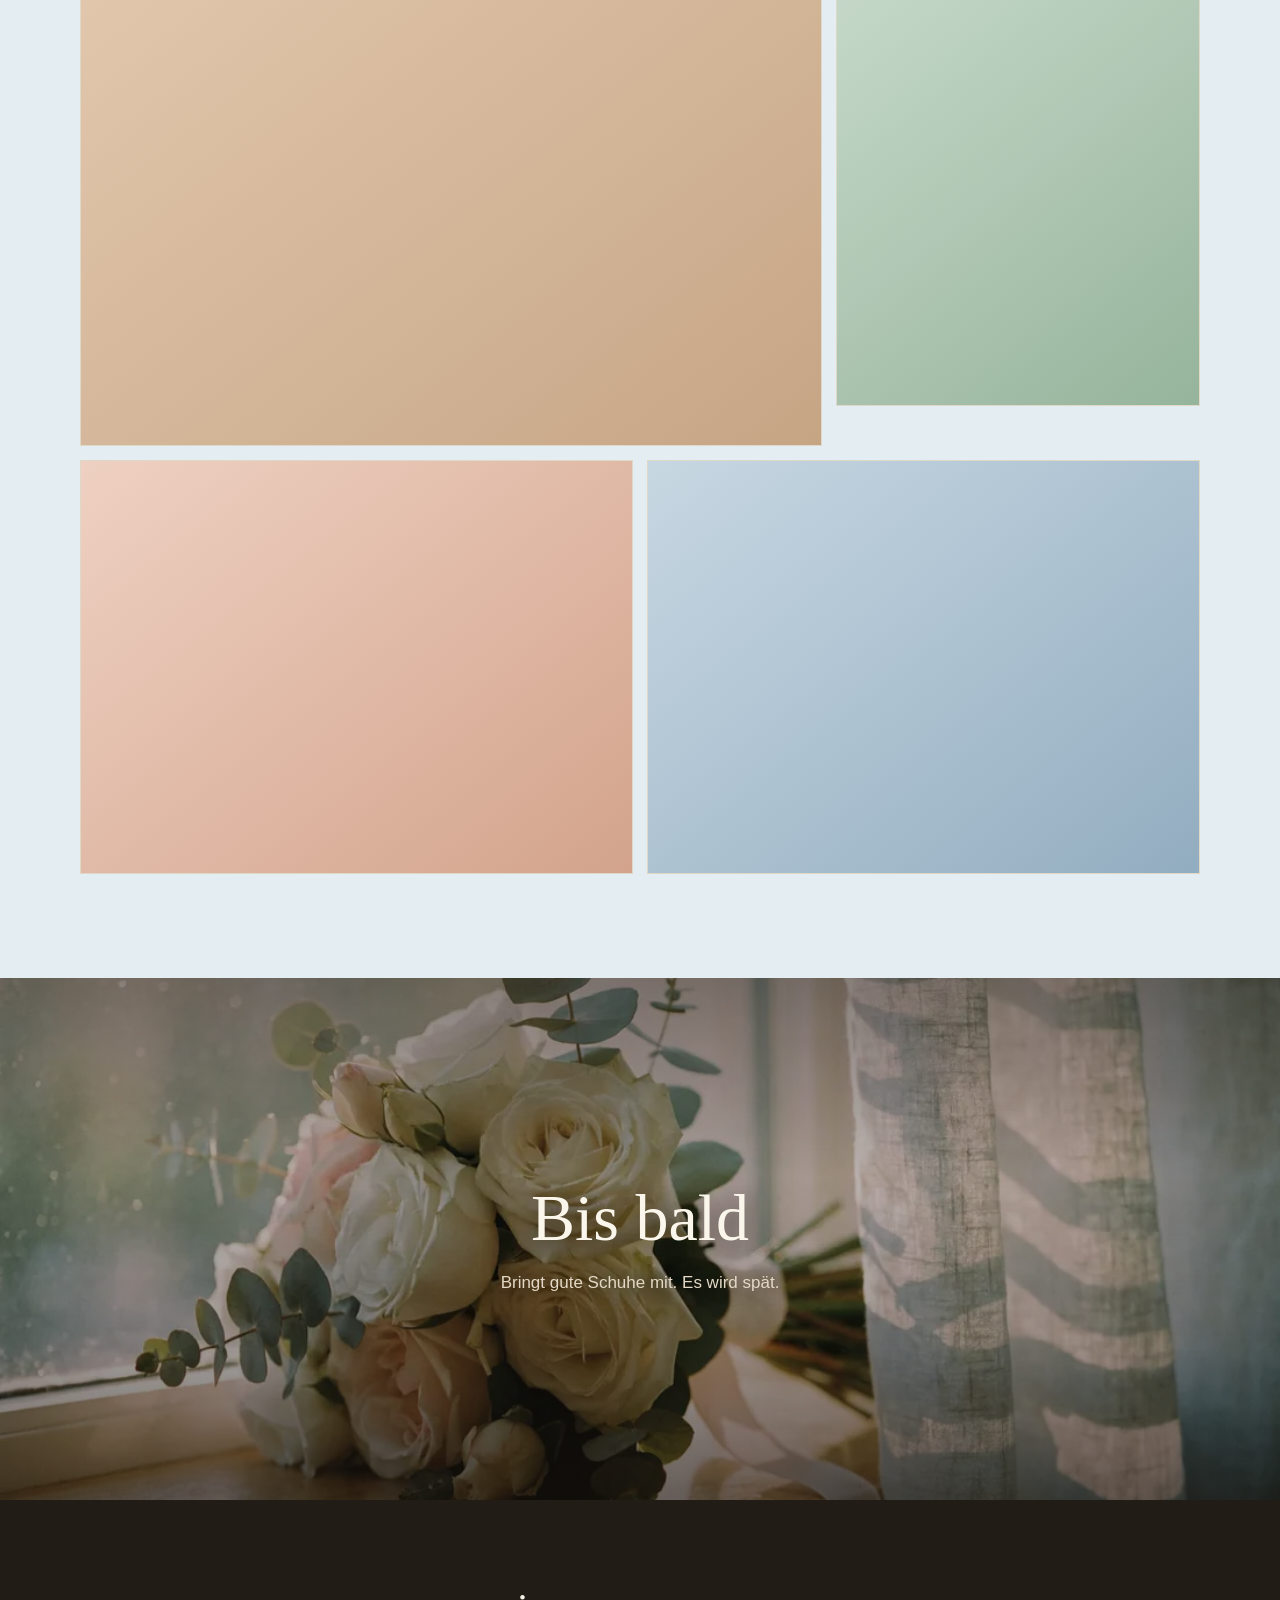
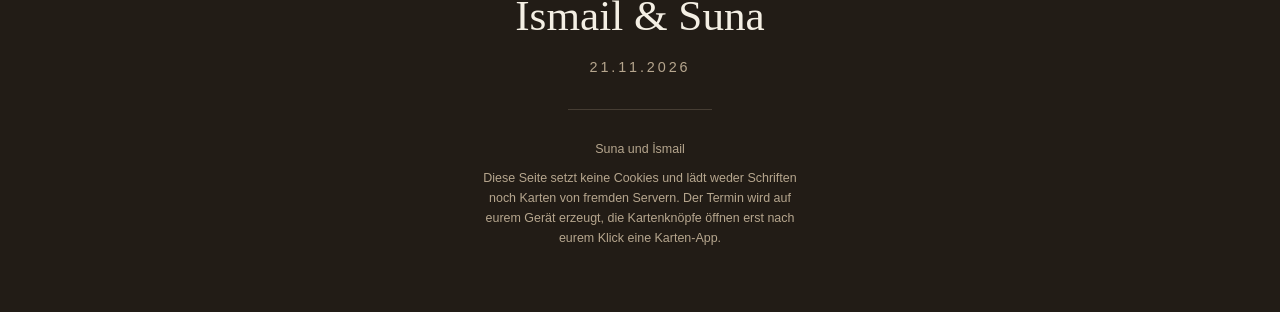
==== commit cf9c03aa: "Vorschaubild und Titel auf İsmail & Suna, 21.11.2026 Version 202608221246  Co-Authored-By: Claude Op" ====
--- a/index.html
+++ b/index.html
@@ -3,22 +3,22 @@
 <head>
 <meta charset="utf-8">
 <meta name="viewport" content="width=device-width, initial-scale=1, viewport-fit=cover">
-<title>Ismail &amp; Suna — Wir heiraten</title>
+<title>İsmail &amp; Suna — Wir heiraten</title>
 <meta name="robots" content="noindex, nofollow">
-<meta name="description" content="Ismail und Suna heiraten am 21. November 2026.">
+<meta name="description" content="İsmail und Suna heiraten am 21. November 2026.">
 
 <!-- Vorschau beim Teilen in WhatsApp, Telegram, iMessage.
      og:image braucht eine vollstaendige Adresse - relative Pfade ignorieren
      die Messenger. Bei einem neuen Projekt hier die eigene Domain eintragen. -->
 <meta property="og:type" content="website">
-<meta property="og:site_name" content="Ismail &amp; Suna">
-<meta property="og:title" content="Ismail &amp; Suna — Wir heiraten">
+<meta property="og:site_name" content="İsmail &amp; Suna">
+<meta property="og:title" content="İsmail &amp; Suna — Wir heiraten">
 <meta property="og:description" content="21. November 2026 · Ceremony Eventlocation, Bottrop. Hier ist unsere Einladung.">
 <meta property="og:url" content="https://webstudiojp.github.io/hochzeitskarte-ismail/">
 <meta property="og:image" content="https://webstudiojp.github.io/hochzeitskarte-ismail/assets/img/vorschau.jpg">
 <meta property="og:image:width" content="1200">
 <meta property="og:image:height" content="630">
-<meta property="og:image:alt" content="Ismail und Suna, 21. November 2026">
+<meta property="og:image:alt" content="İsmail und Suna, 21. November 2026">
 <meta property="og:locale" content="de_DE">
 <meta property="og:locale:alternate" content="tr_TR">
 <meta name="twitter:card" content="summary_large_image">
@@ -34,8 +34,8 @@
   addEventListener('load', () => { if (!location.hash) window.scrollTo(0, 0); });
 }
 </script>
-<link rel="stylesheet" href="css/style.css?v=202608221244">
-<link rel="stylesheet" href="css/karte.css?v=202608221244">
+<link rel="stylesheet" href="css/style.css?v=202608221246">
+<link rel="stylesheet" href="css/karte.css?v=202608221246">
 </head>
 <body>
 
@@ -89,7 +89,7 @@
         <!-- Die Karte steckt im Umschlag und gleitet beim Oeffnen heraus -->
         <div class="env-karte" id="env-karte" aria-hidden="true">
           <span class="ek-linie"></span>
-          <span class="ek-namen" id="ek-namen">Ismail &amp; Suna</span>
+          <span class="ek-namen" id="ek-namen">İsmail &amp; Suna</span>
           <span class="ek-linie"></span>
         </div>
         <svg viewBox="0 0 200 140" class="env-svg" aria-hidden="true">
@@ -114,7 +114,7 @@
   <button id="skip" class="skip" hidden>Überspringen</button>
 
   <div class="hero-grund" aria-hidden="true">
-    <img src="assets/img/allee.webp?v=202608221244" alt="" decoding="async">
+    <img src="assets/img/allee.webp?v=202608221246" alt="" decoding="async">
   </div>
 
   <svg id="scene" class="scene" viewBox="0 0 1000 1800" preserveAspectRatio="xMidYMid slice" aria-hidden="true">
@@ -138,7 +138,7 @@
     </defs>
 
     <!-- Die Allee -->
-    <image href="assets/img/allee.webp?v=202608221244" x="0" y="0" width="1000" height="1800"
+    <image href="assets/img/allee.webp?v=202608221246" x="0" y="0" width="1000" height="1800"
            preserveAspectRatio="xMidYMid slice"/>
 
     <!-- Perlen, die aus dem Heck rieseln -->
@@ -162,7 +162,7 @@
            ein zweites, dunkles Auto. -->
       <ellipse cx="22" cy="48" rx="102" ry="262" fill="#120d07" opacity=".34" filter="url(#weich)"/>
       <g filter="url(#tempo)">
-        <image href="assets/img/wagen.webp?v=202608221244" x="-150" y="-320" width="300" height="639"/>
+        <image href="assets/img/wagen.webp?v=202608221246" x="-150" y="-320" width="300" height="639"/>
       </g>
     </g>
 
@@ -185,14 +185,14 @@
   <!-- ---------- Kopf der Karte ---------- -->
   <section class="sek kopf" id="sek-kopf">
     <div class="kulisse" aria-hidden="true">
-      <img class="kulisse-grund" data-px="5" src="assets/img/rahmen.webp?v=202608221244" alt="" loading="eager" decoding="async">
+      <img class="kulisse-grund" data-px="5" src="assets/img/rahmen.webp?v=202608221246" alt="" loading="eager" decoding="async">
       <div class="tauben" id="tauben"></div>
       <div class="falterfeld" id="falterfeld"></div>
       <span class="kulisse-schleier"></span>
     </div>
     <p class="monogramm rv" data-rv="1" id="monogramm" aria-hidden="true"></p>
     <p class="ueberzeile rv" data-rv="2" id="kopf-ueber">Die Einladung</p>
-    <h1 class="paarnamen rv" data-rv="2"><span id="k-namen">Ismail &amp; Suna</span></h1>
+    <h1 class="paarnamen rv" data-rv="2"><span id="k-namen">İsmail &amp; Suna</span></h1>
     <p class="kopf-zeile rv" data-rv="3"><span id="k-zeile">wir heiraten</span></p>
     <div class="datum rv" data-rv="4">
       <span class="datum-strich"></span>
@@ -216,7 +216,7 @@
   </section>
   <!-- ---------- Ein Bild, das die Seite einmal aufreisst ---------- -->
   <section class="grossbild" id="sek-zitat" aria-label="Bildmoment">
-    <img class="gb-bild" data-px="8" src="assets/img/g4-tafel.webp?v=202608221244" alt="" loading="lazy" decoding="async">
+    <img class="gb-bild" data-px="8" src="assets/img/g4-tafel.webp?v=202608221246" alt="" loading="lazy" decoding="async">
     <span class="gb-schleier"></span>
     <div class="gb-text">
       <p class="gb-gross rv" data-rv="1" id="zitat-gross"></p>
@@ -225,7 +225,7 @@
   </section>
   <!-- ---------- Countdown (Kontrastmoment, volle Breite) ---------- -->
   <section class="sek-breit countdown" id="sek-countdown" aria-label="Countdown">
-    <img class="cd-grund" data-px="7" src="assets/img/g5-lichter.webp?v=202608221244" alt="" loading="lazy" decoding="async">
+    <img class="cd-grund" data-px="7" src="assets/img/g5-lichter.webp?v=202608221246" alt="" loading="lazy" decoding="async">
     <span class="cd-schleier"></span>
     <p class="ueberzeile hell" id="cd-ueber">Noch</p>
     <div class="cd-reihe" id="cd-reihe" role="timer" aria-live="off">
@@ -282,7 +282,7 @@
   </section>
   <!-- ---------- Abschied ---------- -->
   <section class="grossbild abschied" id="sek-abschied" aria-label="Abschied">
-    <img class="gb-bild" data-px="8" src="assets/img/g1-strauss.webp?v=202608221244" alt="" loading="lazy" decoding="async">
+    <img class="gb-bild" data-px="8" src="assets/img/g1-strauss.webp?v=202608221246" alt="" loading="lazy" decoding="async">
     <span class="gb-schleier"></span>
     <div class="gb-text">
       <p class="ab-gross rv" data-rv="1" id="abschied-gross"></p>
@@ -314,8 +314,8 @@
   <p class="lupe-text" id="lupe-text"></p>
 </div>
 
-<script src="js/config.js?v=202608221244"></script>
-<script src="js/hero.js?v=202608221244"></script>
-<script src="js/karte.js?v=202608221244"></script>
+<script src="js/config.js?v=202608221246"></script>
+<script src="js/hero.js?v=202608221246"></script>
+<script src="js/karte.js?v=202608221246"></script>
 </body>
 </html>
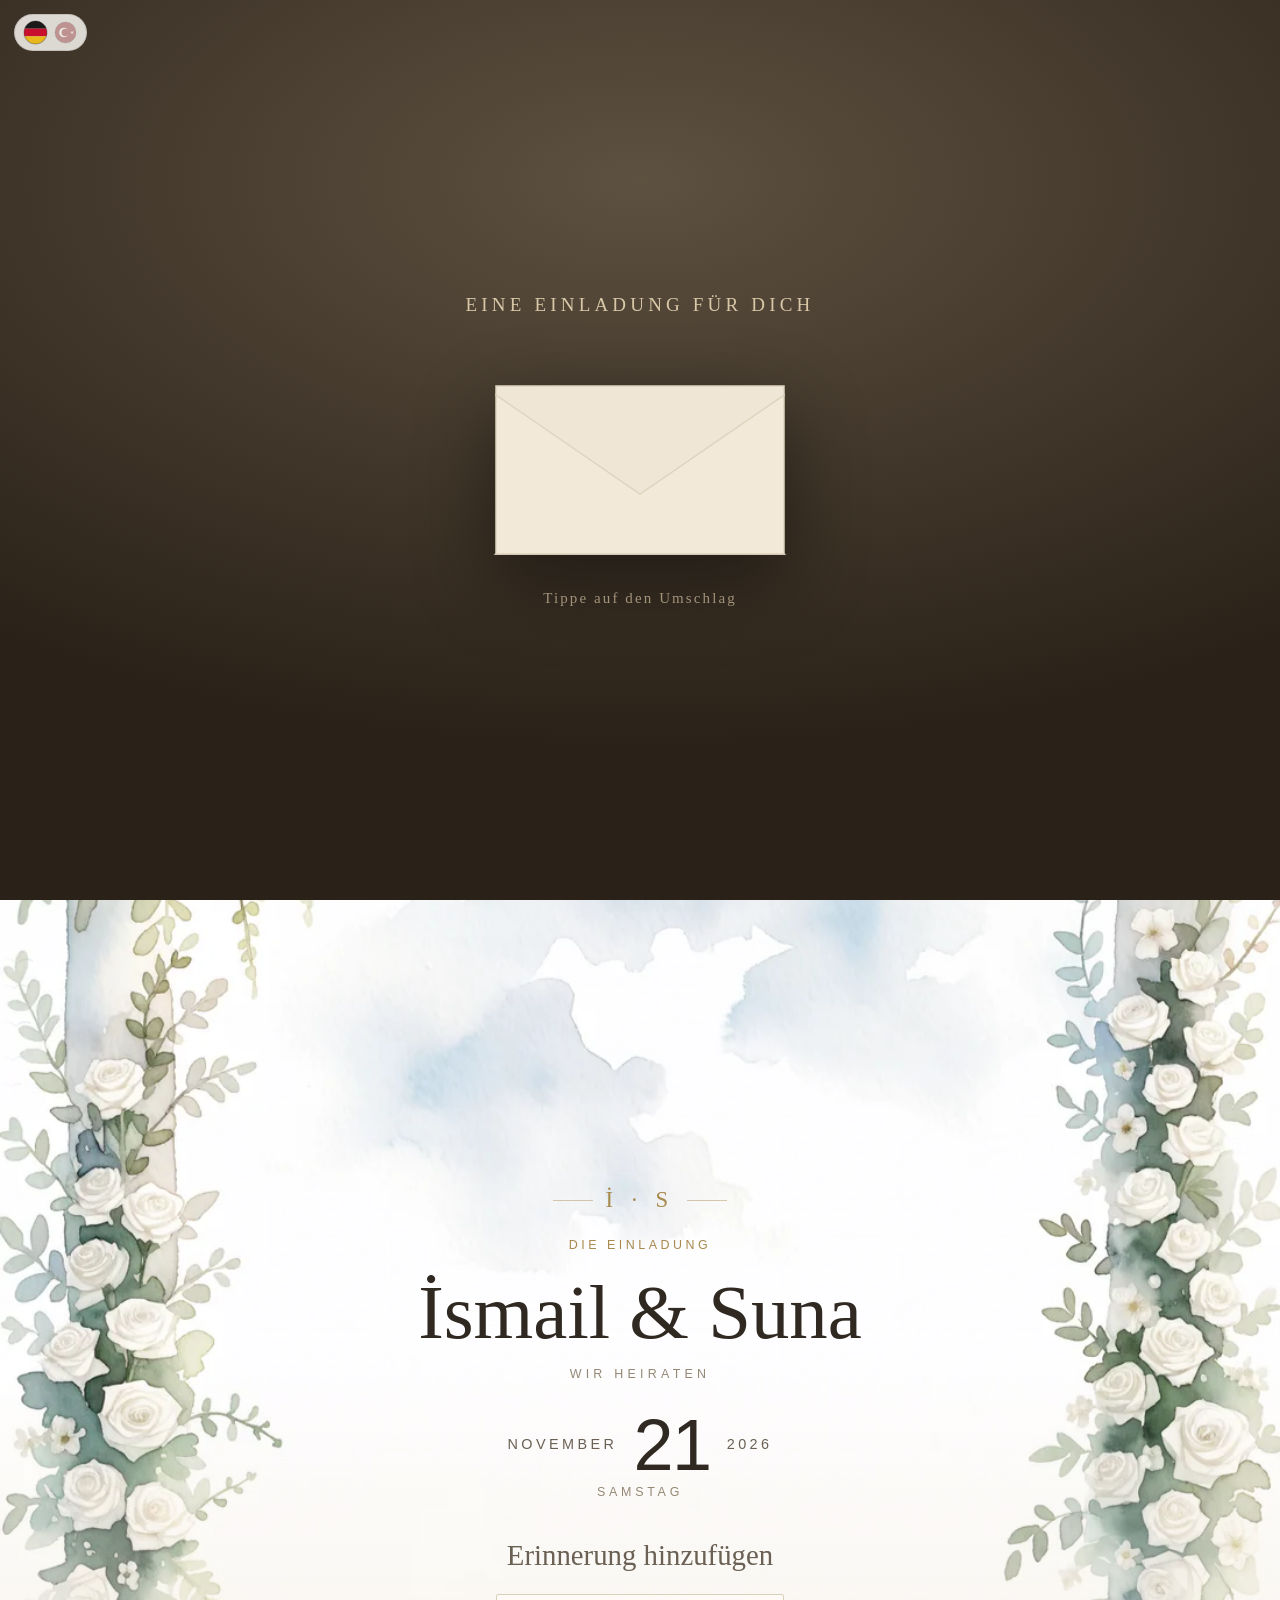
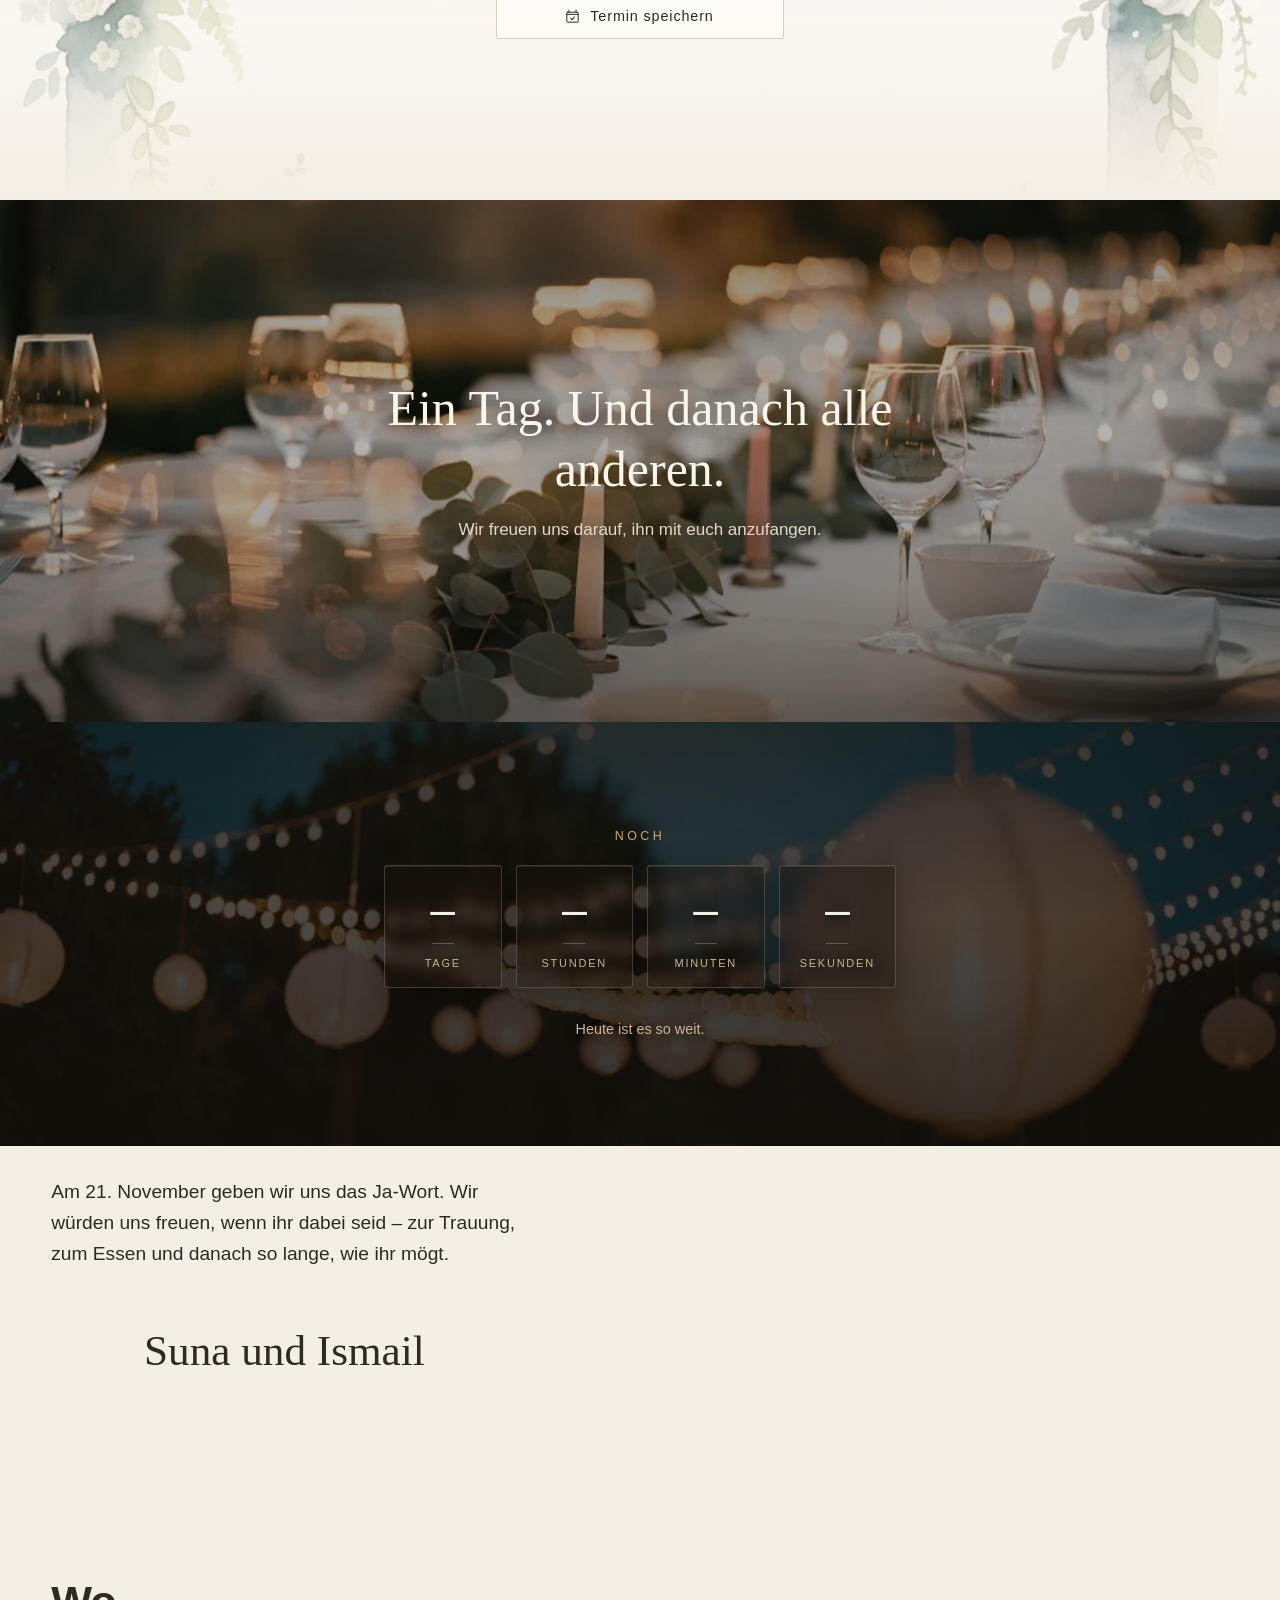
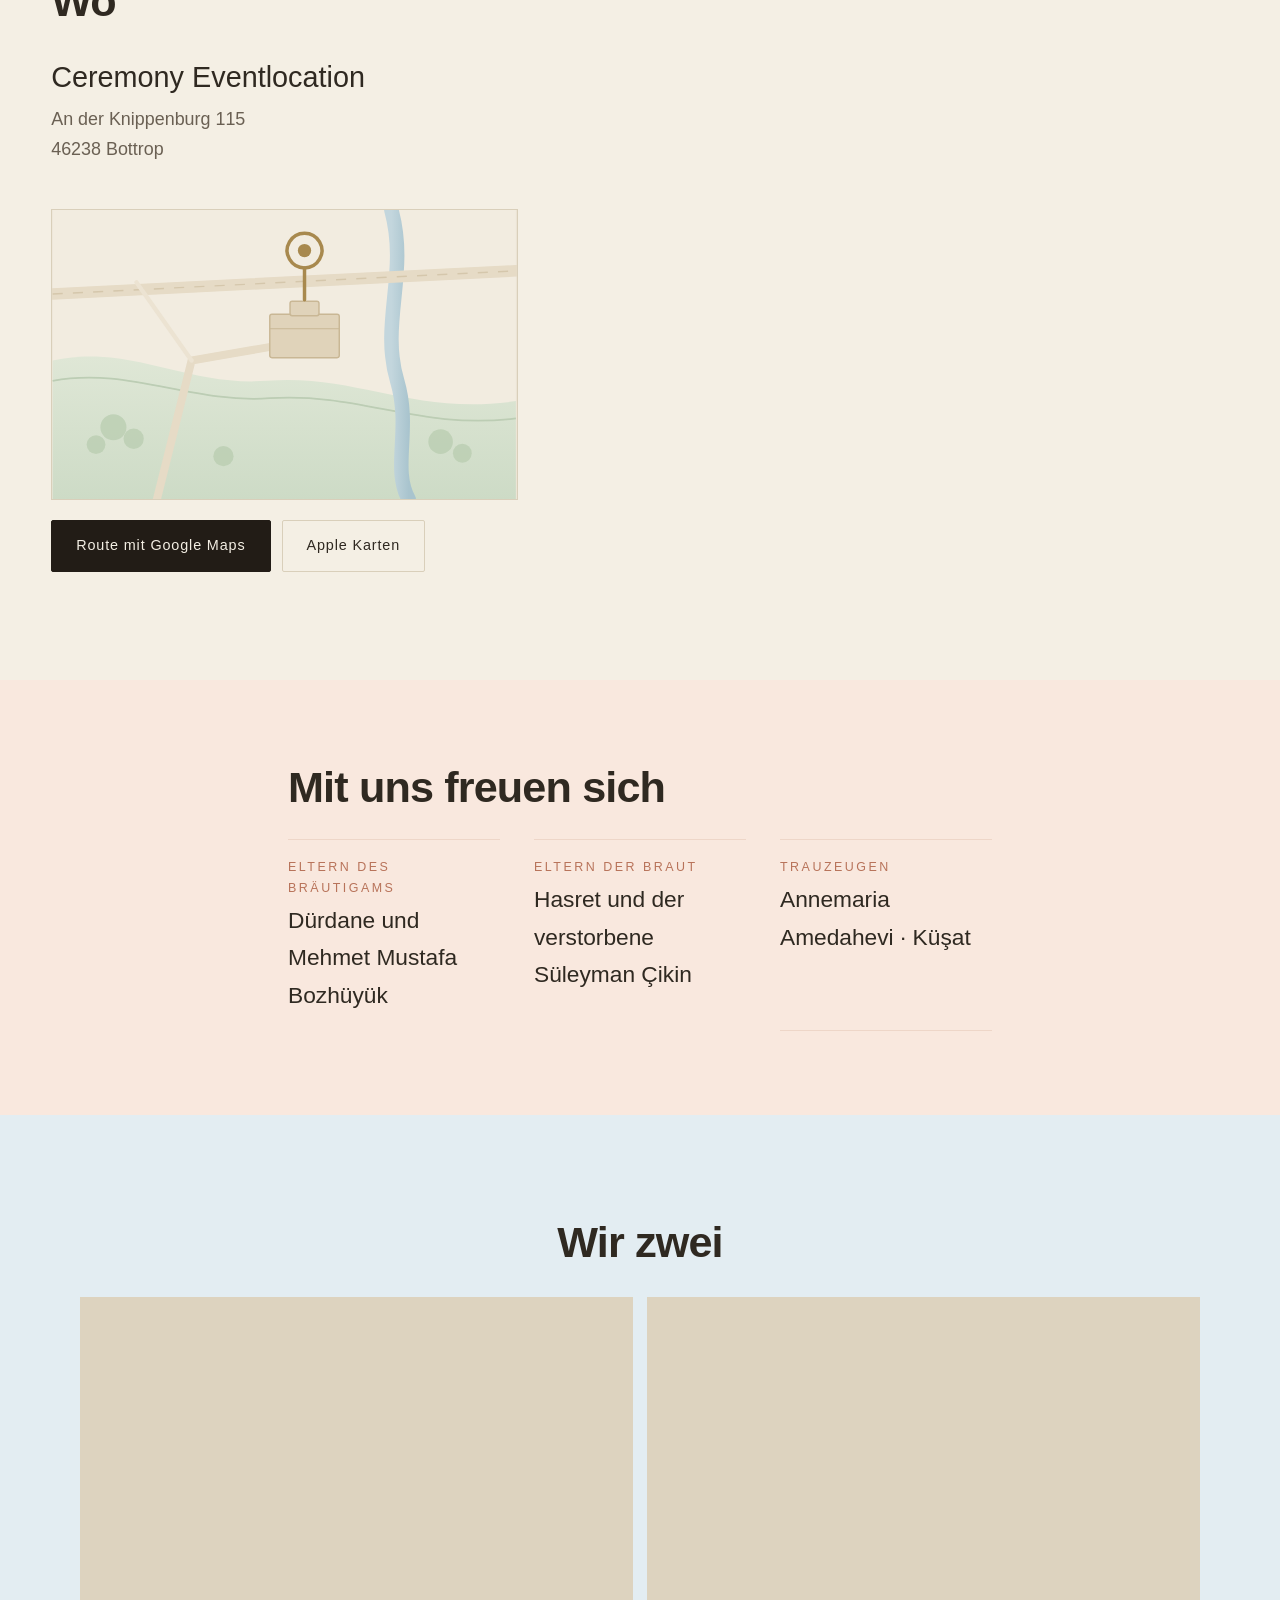
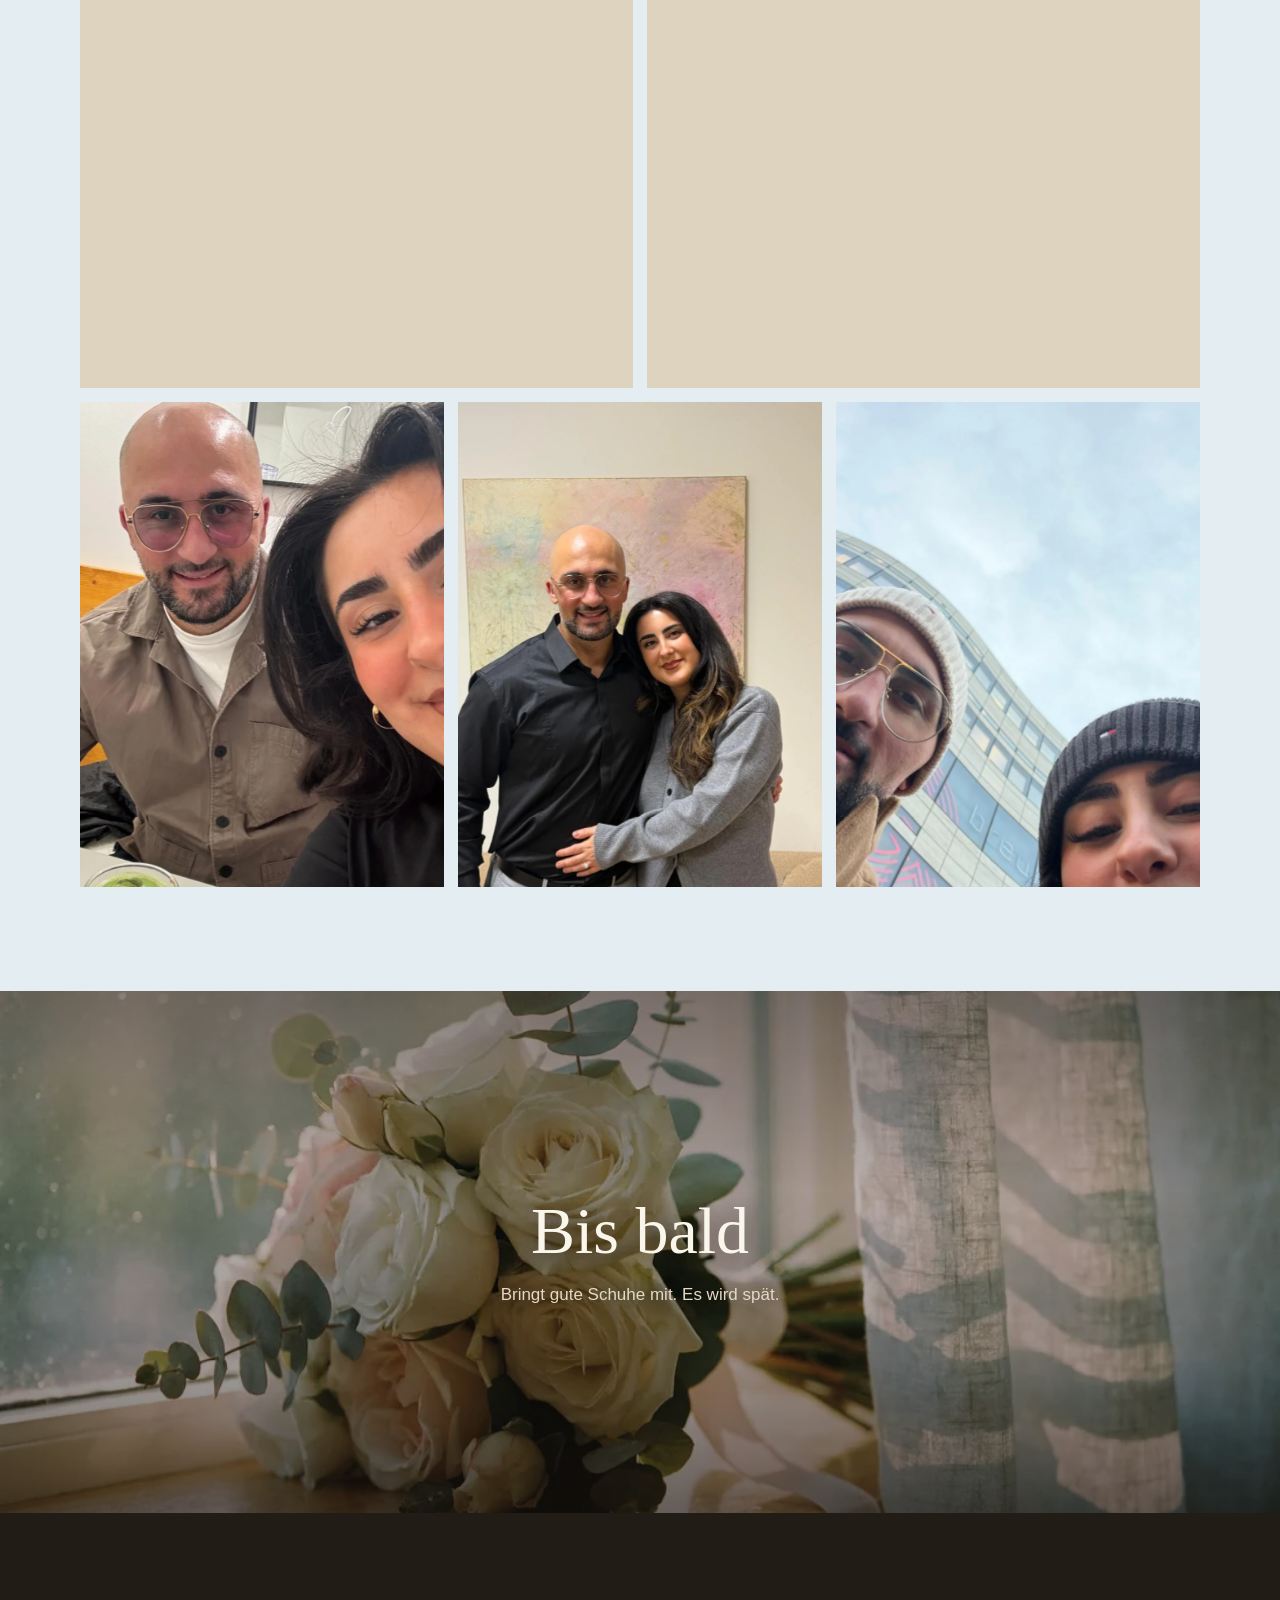
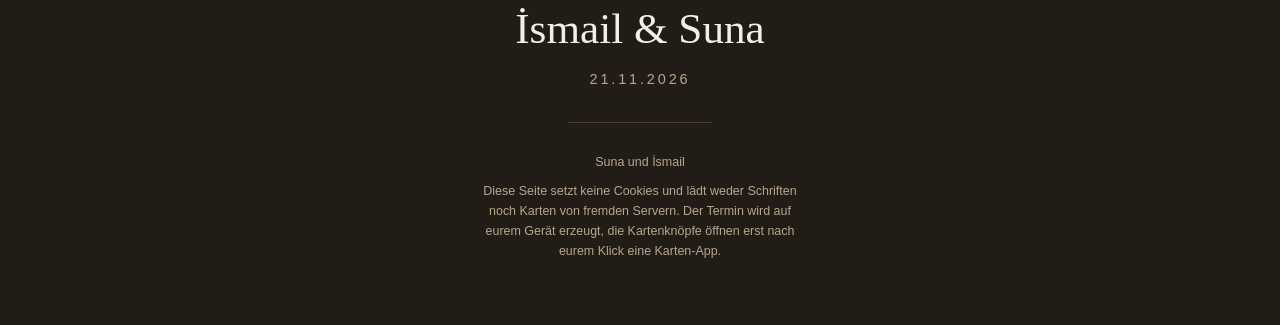
==== commit ae856feb: "Fuenf eigene Fotos in der Galerie, Ablauf-Abschnitt entfernt Version 202608292210  Co-Authored-By: C" ====
--- a/index.html
+++ b/index.html
@@ -34,8 +34,8 @@
   addEventListener('load', () => { if (!location.hash) window.scrollTo(0, 0); });
 }
 </script>
-<link rel="stylesheet" href="css/style.css?v=202608221246">
-<link rel="stylesheet" href="css/karte.css?v=202608221246">
+<link rel="stylesheet" href="css/style.css?v=202608292210">
+<link rel="stylesheet" href="css/karte.css?v=202608292210">
 </head>
 <body>
 
@@ -114,7 +114,7 @@
   <button id="skip" class="skip" hidden>Überspringen</button>
 
   <div class="hero-grund" aria-hidden="true">
-    <img src="assets/img/allee.webp?v=202608221246" alt="" decoding="async">
+    <img src="assets/img/allee.webp?v=202608292210" alt="" decoding="async">
   </div>
 
   <svg id="scene" class="scene" viewBox="0 0 1000 1800" preserveAspectRatio="xMidYMid slice" aria-hidden="true">
@@ -138,7 +138,7 @@
     </defs>
 
     <!-- Die Allee -->
-    <image href="assets/img/allee.webp?v=202608221246" x="0" y="0" width="1000" height="1800"
+    <image href="assets/img/allee.webp?v=202608292210" x="0" y="0" width="1000" height="1800"
            preserveAspectRatio="xMidYMid slice"/>
 
     <!-- Perlen, die aus dem Heck rieseln -->
@@ -162,7 +162,7 @@
            ein zweites, dunkles Auto. -->
       <ellipse cx="22" cy="48" rx="102" ry="262" fill="#120d07" opacity=".34" filter="url(#weich)"/>
       <g filter="url(#tempo)">
-        <image href="assets/img/wagen.webp?v=202608221246" x="-150" y="-320" width="300" height="639"/>
+        <image href="assets/img/wagen.webp?v=202608292210" x="-150" y="-320" width="300" height="639"/>
       </g>
     </g>
 
@@ -185,7 +185,7 @@
   <!-- ---------- Kopf der Karte ---------- -->
   <section class="sek kopf" id="sek-kopf">
     <div class="kulisse" aria-hidden="true">
-      <img class="kulisse-grund" data-px="5" src="assets/img/rahmen.webp?v=202608221246" alt="" loading="eager" decoding="async">
+      <img class="kulisse-grund" data-px="5" src="assets/img/rahmen.webp?v=202608292210" alt="" loading="eager" decoding="async">
       <div class="tauben" id="tauben"></div>
       <div class="falterfeld" id="falterfeld"></div>
       <span class="kulisse-schleier"></span>
@@ -216,7 +216,7 @@
   </section>
   <!-- ---------- Ein Bild, das die Seite einmal aufreisst ---------- -->
   <section class="grossbild" id="sek-zitat" aria-label="Bildmoment">
-    <img class="gb-bild" data-px="8" src="assets/img/g4-tafel.webp?v=202608221246" alt="" loading="lazy" decoding="async">
+    <img class="gb-bild" data-px="8" src="assets/img/g4-tafel.webp?v=202608292210" alt="" loading="lazy" decoding="async">
     <span class="gb-schleier"></span>
     <div class="gb-text">
       <p class="gb-gross rv" data-rv="1" id="zitat-gross"></p>
@@ -225,7 +225,7 @@
   </section>
   <!-- ---------- Countdown (Kontrastmoment, volle Breite) ---------- -->
   <section class="sek-breit countdown" id="sek-countdown" aria-label="Countdown">
-    <img class="cd-grund" data-px="7" src="assets/img/g5-lichter.webp?v=202608221246" alt="" loading="lazy" decoding="async">
+    <img class="cd-grund" data-px="7" src="assets/img/g5-lichter.webp?v=202608292210" alt="" loading="lazy" decoding="async">
     <span class="cd-schleier"></span>
     <p class="ueberzeile hell" id="cd-ueber">Noch</p>
     <div class="cd-reihe" id="cd-reihe" role="timer" aria-live="off">
@@ -243,11 +243,6 @@
   <section class="sek anrede" id="sek-anrede">
     <p class="fliess gross rv" data-rv="1" id="a-text"></p>
     <p class="signatur rv" data-rv="2" id="a-gruss"></p>
-  </section>
-  <!-- ---------- Ablauf ---------- -->
-  <section class="sek ablauf" id="sek-ablauf">
-    <h2 class="sek-titel rv" data-rv="1" id="ablauf-titel">Der Tag</h2>
-    <ol class="zeitleiste" id="zeitleiste"></ol>
   </section>
   </div>
 
@@ -282,7 +277,7 @@
   </section>
   <!-- ---------- Abschied ---------- -->
   <section class="grossbild abschied" id="sek-abschied" aria-label="Abschied">
-    <img class="gb-bild" data-px="8" src="assets/img/g1-strauss.webp?v=202608221246" alt="" loading="lazy" decoding="async">
+    <img class="gb-bild" data-px="8" src="assets/img/g1-strauss.webp?v=202608292210" alt="" loading="lazy" decoding="async">
     <span class="gb-schleier"></span>
     <div class="gb-text">
       <p class="ab-gross rv" data-rv="1" id="abschied-gross"></p>
@@ -314,8 +309,8 @@
   <p class="lupe-text" id="lupe-text"></p>
 </div>
 
-<script src="js/config.js?v=202608221246"></script>
-<script src="js/hero.js?v=202608221246"></script>
-<script src="js/karte.js?v=202608221246"></script>
+<script src="js/config.js?v=202608292210"></script>
+<script src="js/hero.js?v=202608292210"></script>
+<script src="js/karte.js?v=202608292210"></script>
 </body>
 </html>
--- a/css/karte.css
+++ b/css/karte.css
@@ -262,12 +262,14 @@
   --g1:#d9c7b0; --g2:#c2b295;
   width:100%;margin:0;overflow:hidden;position:relative;
 }
-/* Vier Aufnahmen im Querformat - die Seitenverhaeltnisse bleiben nah
-   am Original, damit nichts Wichtiges weggeschnitten wird. */
-.gal-bild:nth-child(1){grid-column:span 2;aspect-ratio:3/2}
-.gal-bild:nth-child(2){grid-column:span 1;aspect-ratio:4/5}
-.gal-bild:nth-child(3){grid-column:span 1;aspect-ratio:4/5}
-.gal-bild:nth-child(4){grid-column:span 2;aspect-ratio:3/2}
+/* Fuenf Aufnahmen, alle im Hochformat. Die Kacheln folgen dem
+   Seitenverhaeltnis der Bilder - querformatige Kacheln wuerden bei
+   Hochformat-Fotos die Koepfe abschneiden. */
+.gal-bild:nth-child(1){grid-column:span 2;aspect-ratio:4/5}
+.gal-bild:nth-child(2){grid-column:span 1;aspect-ratio:3/4}
+.gal-bild:nth-child(3){grid-column:span 1;aspect-ratio:3/4}
+.gal-bild:nth-child(4){grid-column:span 1;aspect-ratio:3/4}
+.gal-bild:nth-child(5){grid-column:span 1;aspect-ratio:3/4}
 /* Absolut gesetzt, sonst sprengt der Text die Kachel und aspect-ratio faellt aus */
 .gal-platzhalter{
   position:absolute;inset:0;margin:0;
@@ -392,10 +394,11 @@
 
 @media (min-width:640px){
   .gal-band{grid-template-columns:repeat(6,1fr);gap:14px}
-  .gal-bild:nth-child(1){grid-column:span 4;aspect-ratio:3/2}
-  .gal-bild:nth-child(2){grid-column:span 2;aspect-ratio:4/5}
-  .gal-bild:nth-child(3){grid-column:span 3;aspect-ratio:4/3}
-  .gal-bild:nth-child(4){grid-column:span 3;aspect-ratio:4/3}
+  .gal-bild:nth-child(1){grid-column:span 3;aspect-ratio:4/5}
+  .gal-bild:nth-child(2){grid-column:span 3;aspect-ratio:4/5}
+  .gal-bild:nth-child(3){grid-column:span 2;aspect-ratio:3/4}
+  .gal-bild:nth-child(4){grid-column:span 2;aspect-ratio:3/4}
+  .gal-bild:nth-child(5){grid-column:span 2;aspect-ratio:3/4}
   .knopf-paar .knopf{flex:none}
 }
 
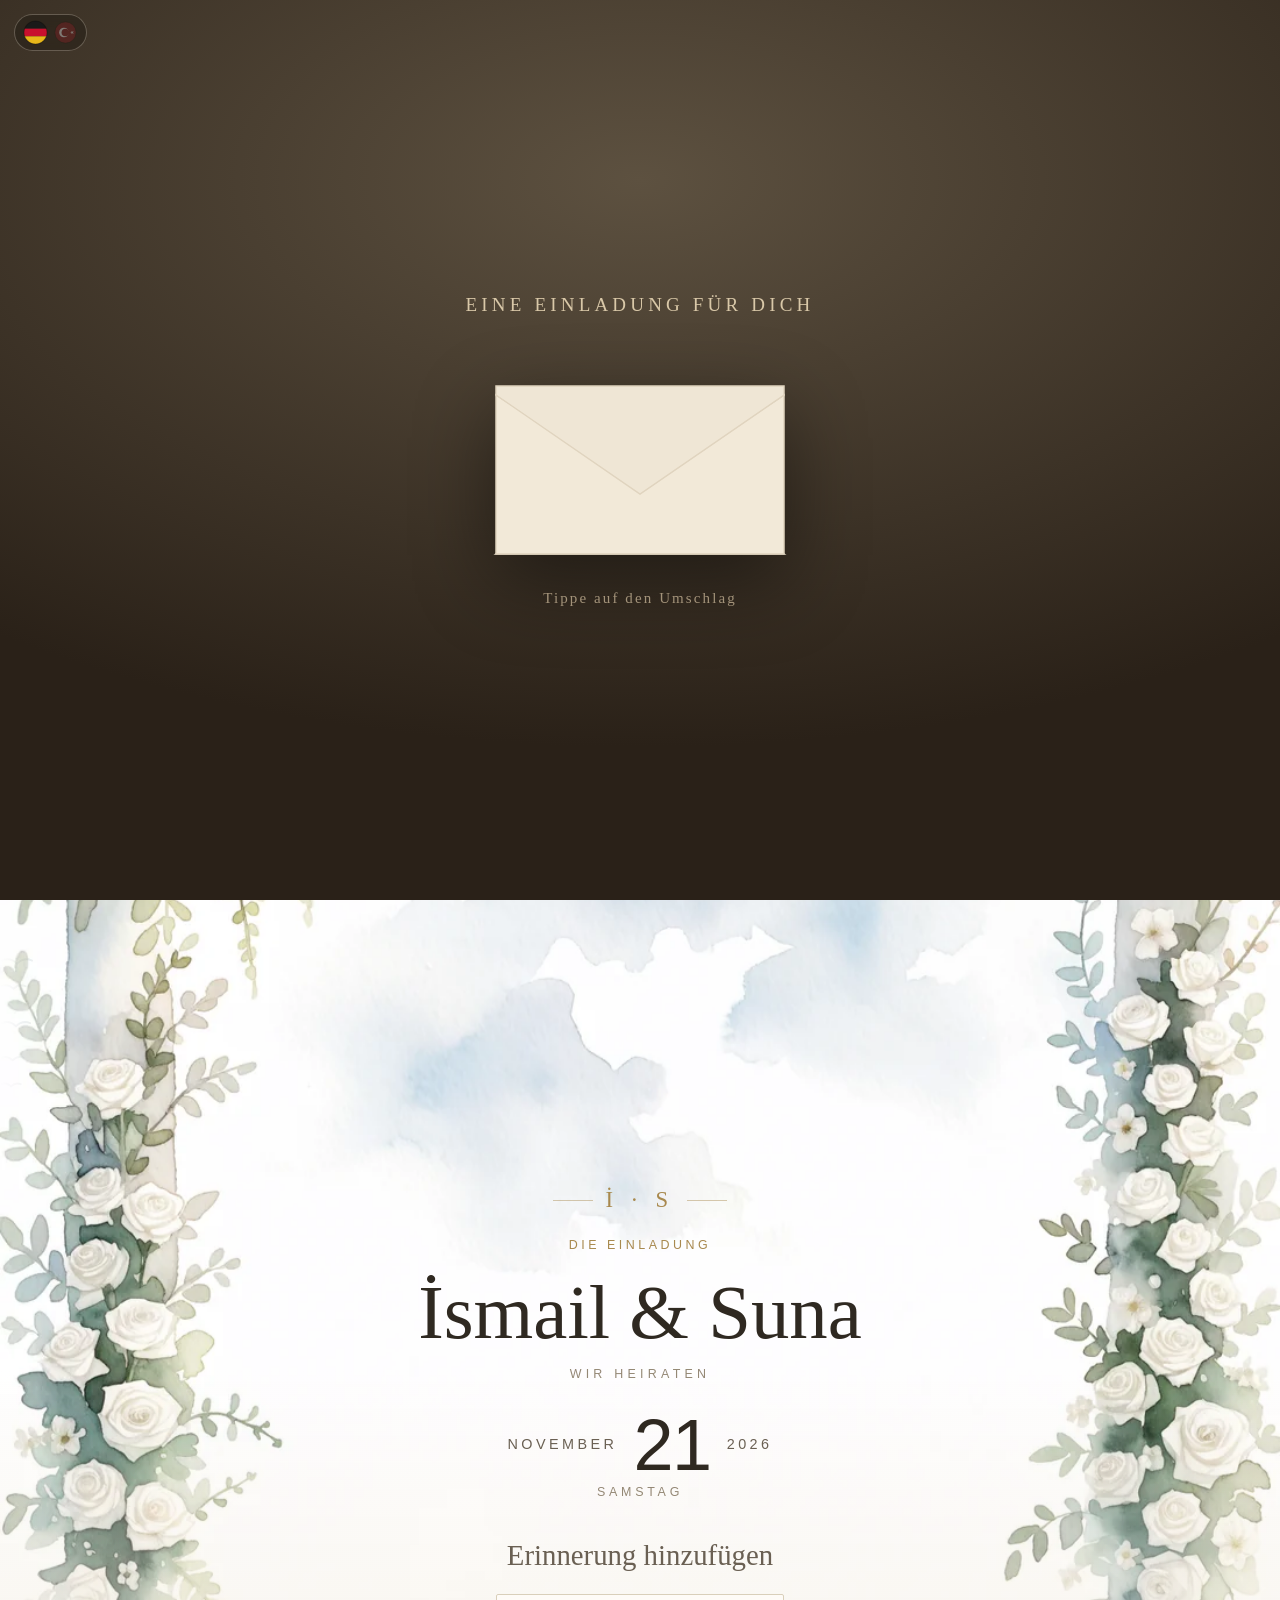
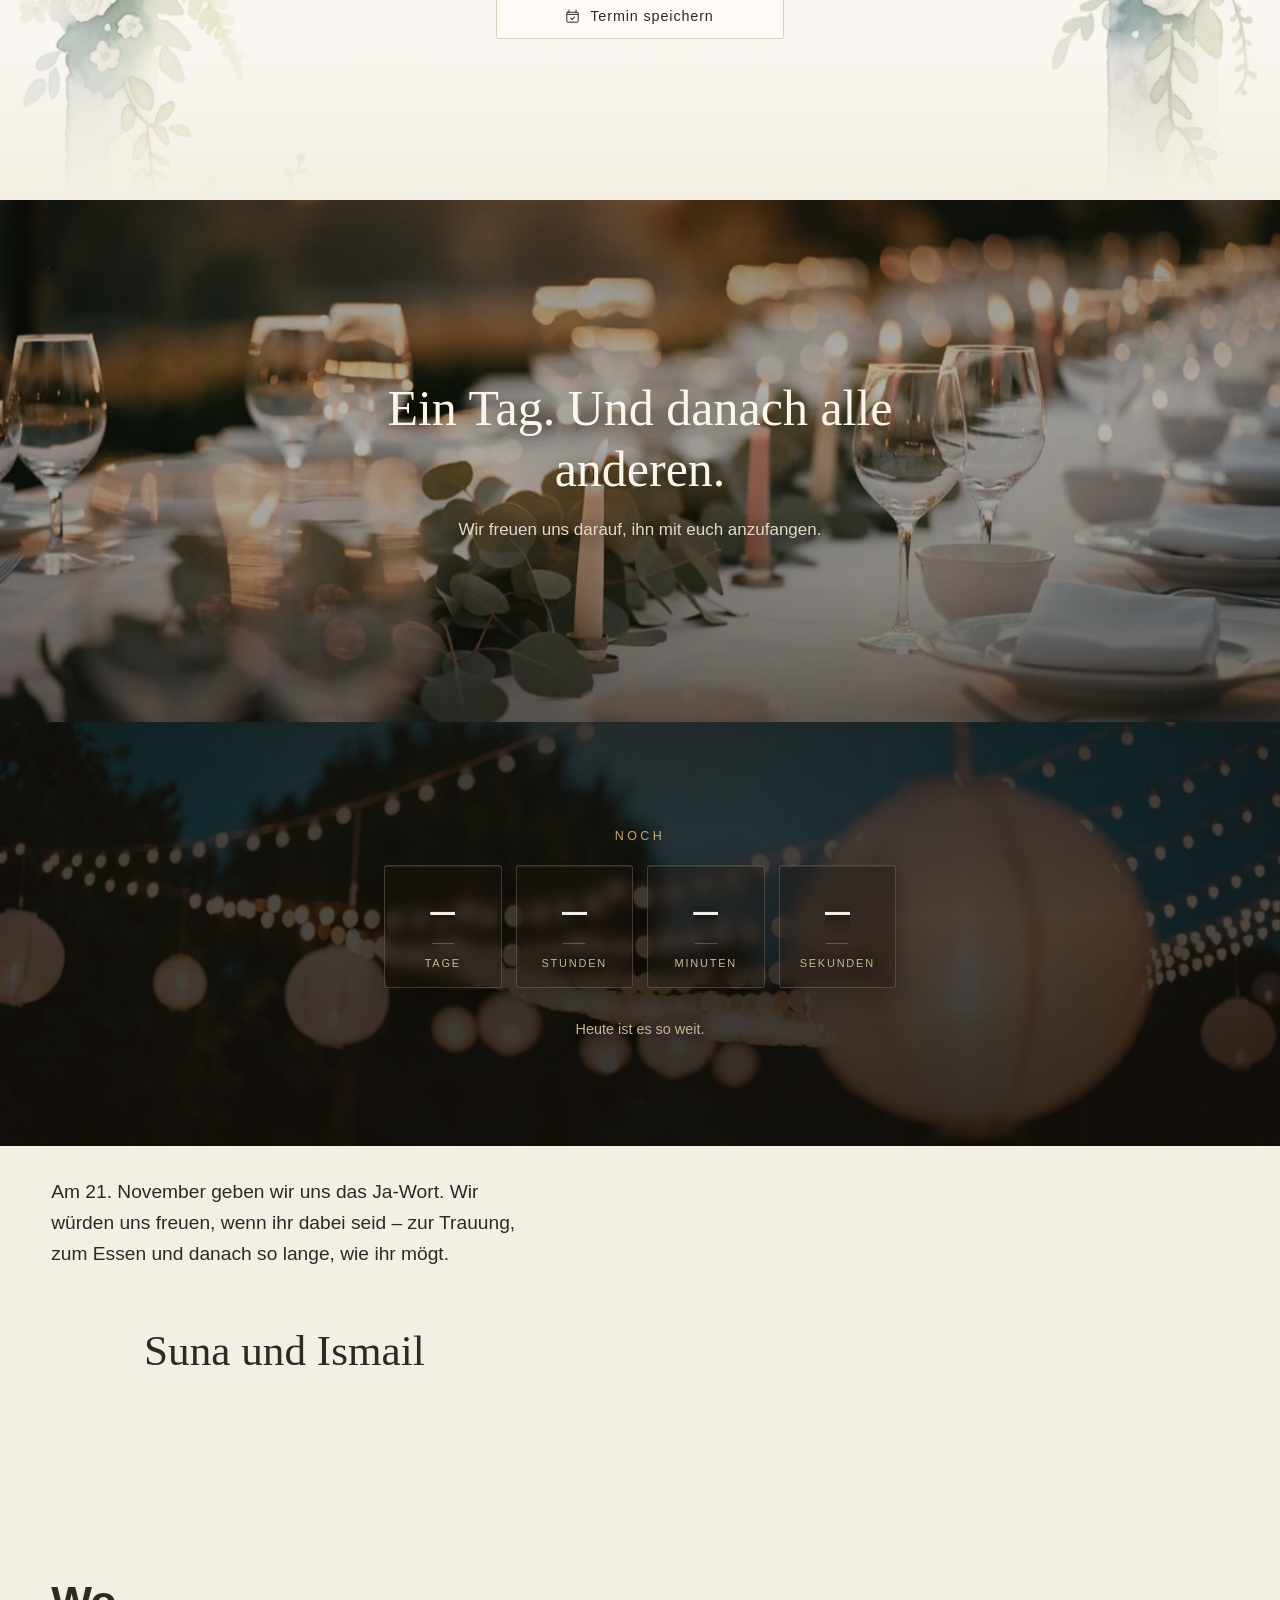
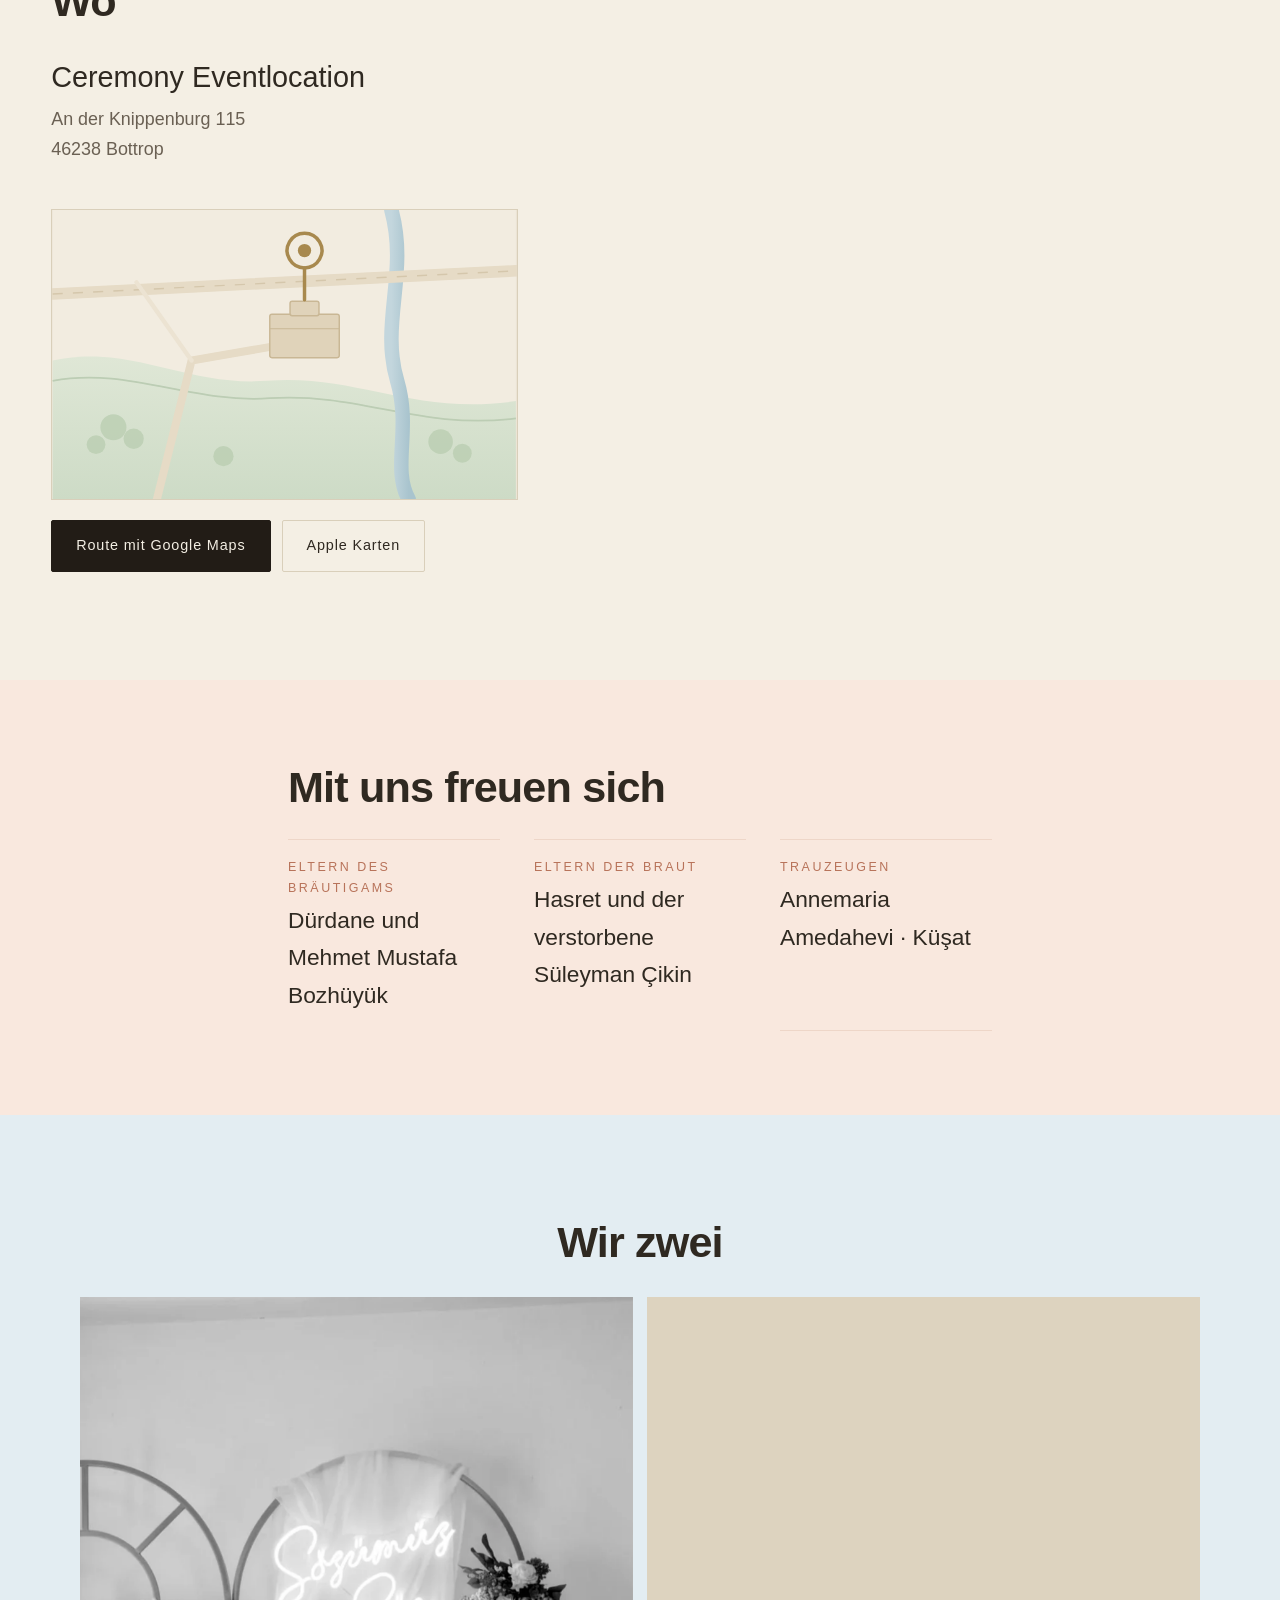
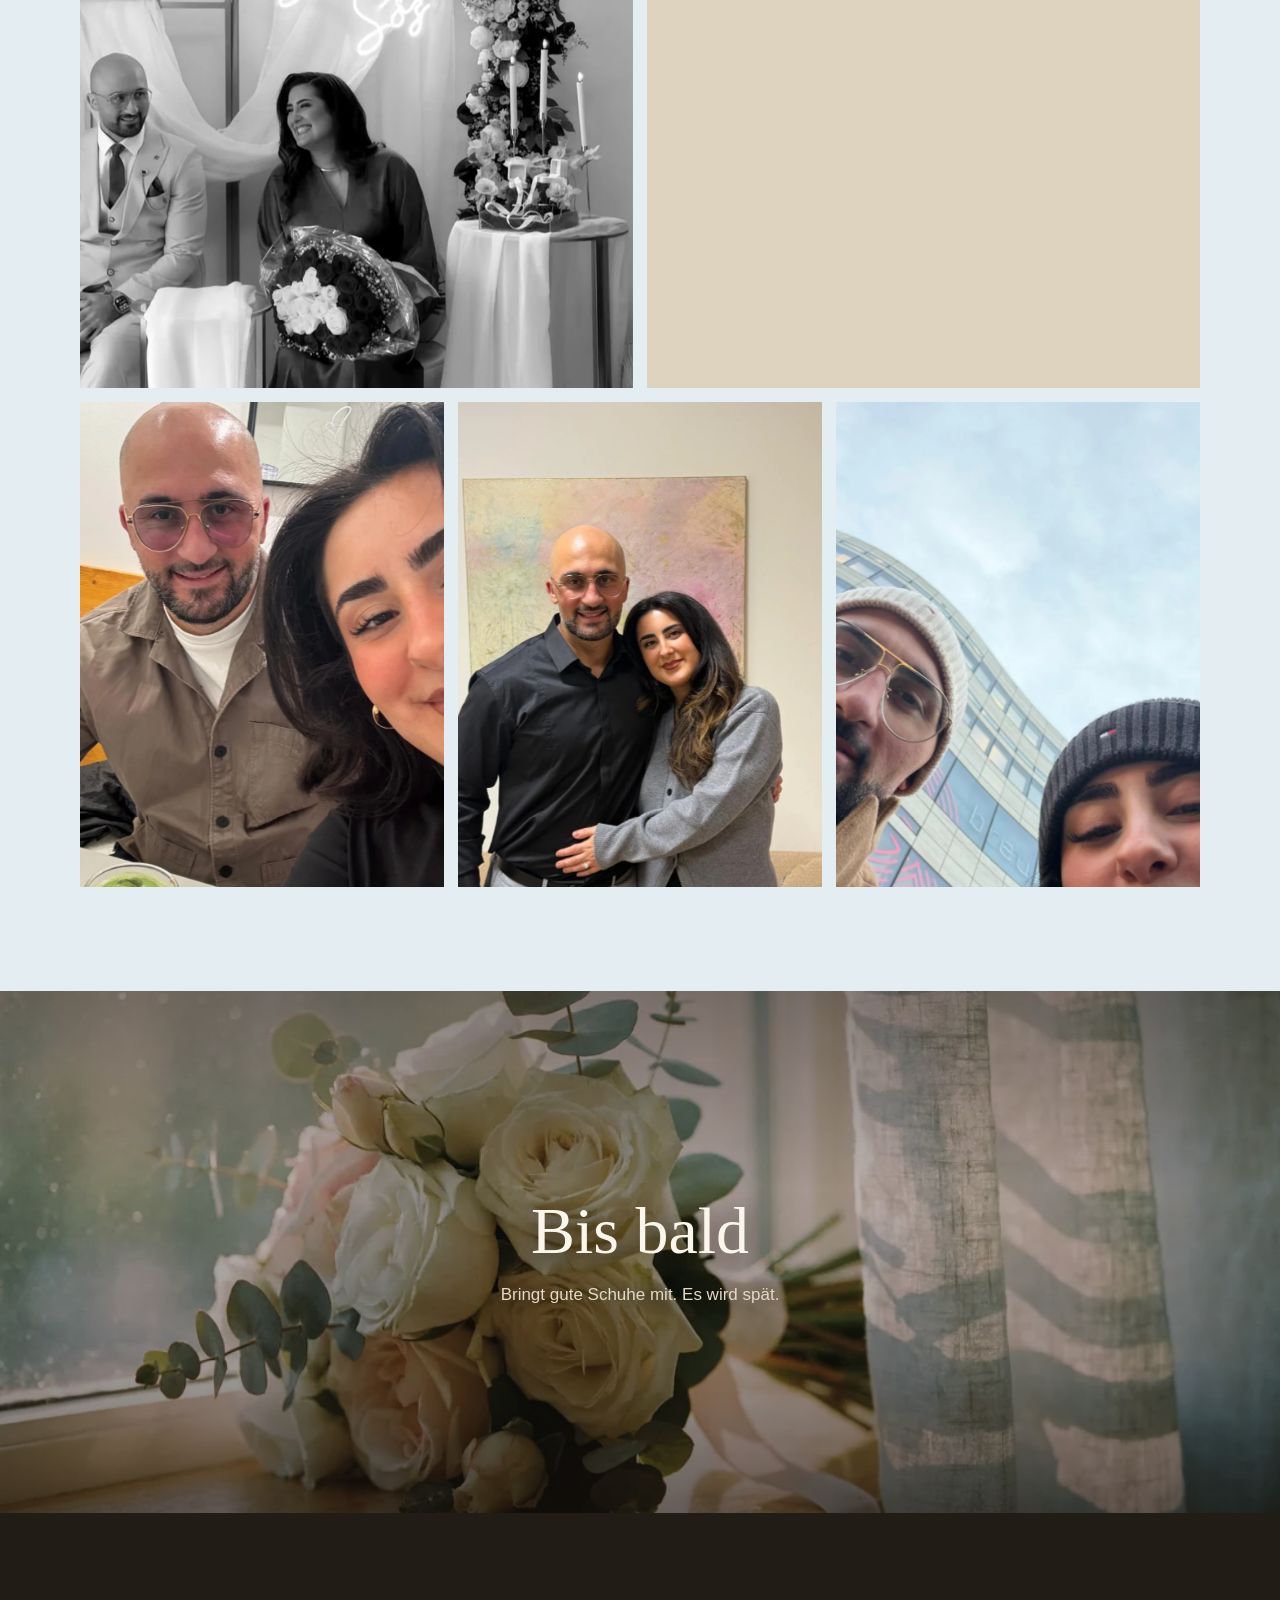
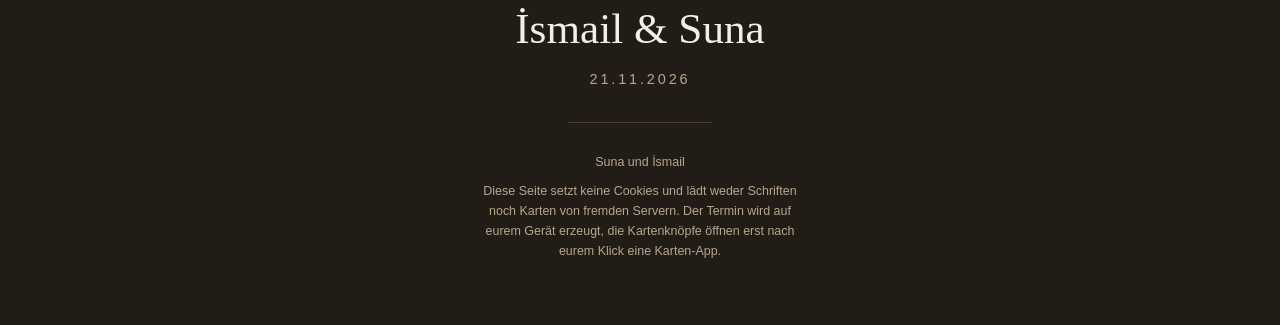
==== commit 2100420f: "Musik komplett entfernt Version 202608292218  Co-Authored-By: Claude Opus 5 <noreply@anthropic.com>" ====
--- a/index.html
+++ b/index.html
@@ -34,13 +34,12 @@
   addEventListener('load', () => { if (!location.hash) window.scrollTo(0, 0); });
 }
 </script>
-<link rel="stylesheet" href="css/style.css?v=202608292210">
-<link rel="stylesheet" href="css/karte.css?v=202608292210">
+<link rel="stylesheet" href="css/style.css?v=202608292218">
+<link rel="stylesheet" href="css/karte.css?v=202608292218">
 </head>
 <body>
 
 <!-- ============ UMSCHLAG-INTRO ============ -->
-<audio id="musik" loop preload="none"></audio>
 <div class="knopfleiste">
 <button class="sprachwahl" id="sprachwahl" type="button" aria-label="Sprache wechseln / Dili değiştir">
   <!-- Als SVG gezeichnet, nicht als Emoji: Windows stellt Flaggen-Emoji
@@ -70,14 +69,6 @@
     </svg>
   </span>
 </button>
-<button class="musikknopf" id="btn-musik" type="button" hidden aria-label="Musik">
-  <svg viewBox="0 0 24 24" aria-hidden="true">
-    <path class="mk-note" d="M9 18V5l10-2v13" fill="none" stroke="currentColor" stroke-width="1.6" stroke-linecap="round" stroke-linejoin="round"/>
-    <circle class="mk-note" cx="6.5" cy="18" r="2.6" fill="none" stroke="currentColor" stroke-width="1.6"/>
-    <circle class="mk-note" cx="16.5" cy="16" r="2.6" fill="none" stroke="currentColor" stroke-width="1.6"/>
-    <path class="mk-strich" d="M4 20L20 4" stroke="currentColor" stroke-width="1.6" stroke-linecap="round"/>
-  </svg>
-</button>
 
 </div>
 
@@ -114,7 +105,7 @@
   <button id="skip" class="skip" hidden>Überspringen</button>
 
   <div class="hero-grund" aria-hidden="true">
-    <img src="assets/img/allee.webp?v=202608292210" alt="" decoding="async">
+    <img src="assets/img/allee.webp?v=202608292218" alt="" decoding="async">
   </div>
 
   <svg id="scene" class="scene" viewBox="0 0 1000 1800" preserveAspectRatio="xMidYMid slice" aria-hidden="true">
@@ -138,7 +129,7 @@
     </defs>
 
     <!-- Die Allee -->
-    <image href="assets/img/allee.webp?v=202608292210" x="0" y="0" width="1000" height="1800"
+    <image href="assets/img/allee.webp?v=202608292218" x="0" y="0" width="1000" height="1800"
            preserveAspectRatio="xMidYMid slice"/>
 
     <!-- Perlen, die aus dem Heck rieseln -->
@@ -162,7 +153,7 @@
            ein zweites, dunkles Auto. -->
       <ellipse cx="22" cy="48" rx="102" ry="262" fill="#120d07" opacity=".34" filter="url(#weich)"/>
       <g filter="url(#tempo)">
-        <image href="assets/img/wagen.webp?v=202608292210" x="-150" y="-320" width="300" height="639"/>
+        <image href="assets/img/wagen.webp?v=202608292218" x="-150" y="-320" width="300" height="639"/>
       </g>
     </g>
 
@@ -185,7 +176,7 @@
   <!-- ---------- Kopf der Karte ---------- -->
   <section class="sek kopf" id="sek-kopf">
     <div class="kulisse" aria-hidden="true">
-      <img class="kulisse-grund" data-px="5" src="assets/img/rahmen.webp?v=202608292210" alt="" loading="eager" decoding="async">
+      <img class="kulisse-grund" data-px="5" src="assets/img/rahmen.webp?v=202608292218" alt="" loading="eager" decoding="async">
       <div class="tauben" id="tauben"></div>
       <div class="falterfeld" id="falterfeld"></div>
       <span class="kulisse-schleier"></span>
@@ -216,7 +207,7 @@
   </section>
   <!-- ---------- Ein Bild, das die Seite einmal aufreisst ---------- -->
   <section class="grossbild" id="sek-zitat" aria-label="Bildmoment">
-    <img class="gb-bild" data-px="8" src="assets/img/g4-tafel.webp?v=202608292210" alt="" loading="lazy" decoding="async">
+    <img class="gb-bild" data-px="8" src="assets/img/g4-tafel.webp?v=202608292218" alt="" loading="lazy" decoding="async">
     <span class="gb-schleier"></span>
     <div class="gb-text">
       <p class="gb-gross rv" data-rv="1" id="zitat-gross"></p>
@@ -225,7 +216,7 @@
   </section>
   <!-- ---------- Countdown (Kontrastmoment, volle Breite) ---------- -->
   <section class="sek-breit countdown" id="sek-countdown" aria-label="Countdown">
-    <img class="cd-grund" data-px="7" src="assets/img/g5-lichter.webp?v=202608292210" alt="" loading="lazy" decoding="async">
+    <img class="cd-grund" data-px="7" src="assets/img/g5-lichter.webp?v=202608292218" alt="" loading="lazy" decoding="async">
     <span class="cd-schleier"></span>
     <p class="ueberzeile hell" id="cd-ueber">Noch</p>
     <div class="cd-reihe" id="cd-reihe" role="timer" aria-live="off">
@@ -277,7 +268,7 @@
   </section>
   <!-- ---------- Abschied ---------- -->
   <section class="grossbild abschied" id="sek-abschied" aria-label="Abschied">
-    <img class="gb-bild" data-px="8" src="assets/img/g1-strauss.webp?v=202608292210" alt="" loading="lazy" decoding="async">
+    <img class="gb-bild" data-px="8" src="assets/img/g1-strauss.webp?v=202608292218" alt="" loading="lazy" decoding="async">
     <span class="gb-schleier"></span>
     <div class="gb-text">
       <p class="ab-gross rv" data-rv="1" id="abschied-gross"></p>
@@ -309,8 +300,8 @@
   <p class="lupe-text" id="lupe-text"></p>
 </div>
 
-<script src="js/config.js?v=202608292210"></script>
-<script src="js/hero.js?v=202608292210"></script>
-<script src="js/karte.js?v=202608292210"></script>
+<script src="js/config.js?v=202608292218"></script>
+<script src="js/hero.js?v=202608292218"></script>
+<script src="js/karte.js?v=202608292218"></script>
 </body>
 </html>
--- a/css/karte.css
+++ b/css/karte.css
@@ -528,12 +528,12 @@
 }
 .datum{margin-inline:auto;max-width:24rem}
 
-/* ---- Sprachwahl und Musik: zwei ruhige Knoepfe oben ---- */
+/* ---- Sprachwahl: ein ruhiger Knopf oben ---- */
 .knopfleiste{
   position:fixed;top:max(14px,env(safe-area-inset-top));left:14px;z-index:60;
   display:flex;align-items:center;gap:8px;
 }
-.sprachwahl,.musikknopf{
+.sprachwahl{
   background:rgba(30,24,18,.42);color:#f0e5d2;
   border:1px solid rgba(240,229,210,.28);border-radius:999px;
   backdrop-filter:blur(6px);cursor:pointer;
@@ -552,27 +552,12 @@
 .flagge svg{width:100%;height:100%;display:block}
 .flagge.aktiv{opacity:1;filter:none;transform:scale(1.09)}
 .sprachwahl:hover .flagge:not(.aktiv){opacity:.62}
-.sprachwahl:hover,.musikknopf:hover{background:rgba(30,24,18,.66)}
-.musikknopf{
-  width:38px;height:38px;padding:0;
-  display:grid;place-items:center;
-}
-/* Ohne das ueberstimmt display:grid das hidden-Attribut und ein toter
-   Schalter waere sichtbar, obwohl keine Musikdatei vorliegt. */
-.musikknopf[hidden]{display:none}
-.musikknopf svg{width:19px;height:19px}
-.musikknopf .mk-strich{opacity:1}
-.musikknopf.laeuft .mk-strich{opacity:0}
-.musikknopf.laeuft .mk-note{animation:mk-puls 2.4s ease-in-out infinite}
-@keyframes mk-puls{0%,100%{opacity:1}50%{opacity:.55}}
-
-/* Auf der hellen Karte umschalten, sonst verschwinden die Knoepfe */
-body.hell-oben .sprachwahl,body.hell-oben .musikknopf{
+.sprachwahl:hover{background:rgba(30,24,18,.66)}
+
+/* Auf der hellen Karte umschalten, sonst verschwindet der Knopf */
+body.hell-oben .sprachwahl{
   background:rgba(255,253,248,.82);color:var(--tinte);
   border-color:rgba(47,41,33,.14);
-}
-@media (prefers-reduced-motion:reduce){
-  .musikknopf.laeuft .mk-note{animation:none}
 }
 
 /* =========================================================
